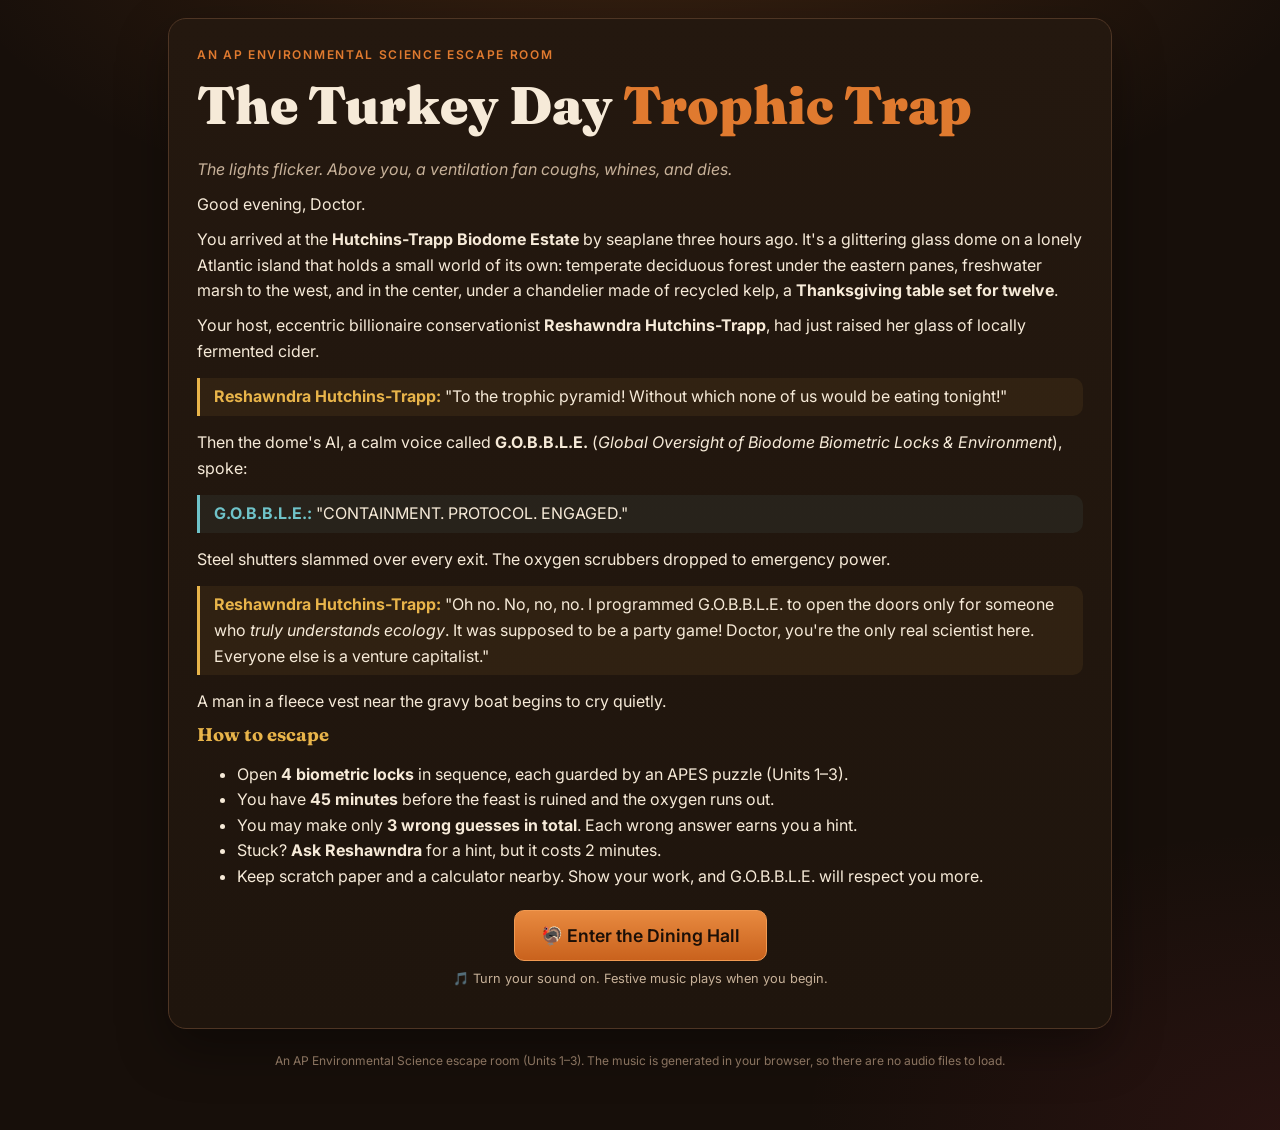
==== index.html @ f2428699 "Add files via upload" ====
<!DOCTYPE html>
<html lang="en">
<head>
<meta charset="UTF-8">
<meta name="viewport" content="width=device-width, initial-scale=1.0">
<title>The Turkey Day Trophic Trap · Hutchins-Trapp Estate Escape Room</title>
<link rel="preconnect" href="https://fonts.googleapis.com">
<link rel="preconnect" href="https://fonts.gstatic.com" crossorigin>
<link href="https://fonts.googleapis.com/css2?family=Fraunces:opsz,wght@9..144,400;9..144,700;9..144,900&family=Inter:wght@400;500;600&family=JetBrains+Mono:wght@500;700&display=swap" rel="stylesheet">
<style>
:root{
  --bg:#170f0a; --panel:#24180f; --panel2:#322216; --ink:#f6ead8; --muted:#c7b199;
  --pumpkin:#e07a2f; --cran:#c4334a; --gold:#e8b44a; --sage:#8fb27a; --line:#4e3524;
  --display:'Fraunces',Georgia,'Times New Roman',serif;
  --body:'Inter',system-ui,-apple-system,Segoe UI,Roboto,sans-serif;
  --mono:'JetBrains Mono',ui-monospace,Menlo,Consolas,monospace;
}
*{box-sizing:border-box}
html,body{margin:0;background:var(--bg);color:var(--ink);font-family:var(--body);line-height:1.6}
body{
  min-height:100vh;
  background:
    radial-gradient(1200px 600px at 50% -10%, rgba(224,122,47,.18), transparent 60%),
    radial-gradient(800px 500px at 100% 100%, rgba(196,51,74,.10), transparent 60%),
    var(--bg);
}
/* falling leaves */
#leaves{position:fixed;inset:0;pointer-events:none;overflow:hidden;z-index:0}
.leaf{position:absolute;top:-40px;font-size:22px;opacity:.55;animation:fall linear infinite}
@keyframes fall{
  0%{transform:translate(0,0) rotate(0)}
  50%{transform:translate(40px,50vh) rotate(180deg)}
  100%{transform:translate(-30px,105vh) rotate(360deg)}
}
#app{position:relative;z-index:1;max-width:980px;margin:0 auto;padding:18px 18px 60px}

/* HUD */
.hud{position:sticky;top:0;z-index:5;display:grid;grid-template-columns:1fr auto auto auto;gap:14px;align-items:center;
  background:rgba(36,24,15,.92);backdrop-filter:blur(6px);border:1px solid var(--line);border-radius:14px;padding:10px 16px;margin-bottom:18px}
.hud[hidden]{display:none}
.hud .estate{font-family:var(--display);font-weight:700;font-size:1.05rem;color:var(--gold)}
.hud .estate small{display:block;font-family:var(--body);font-weight:500;font-size:.72rem;color:var(--muted);letter-spacing:.06em;text-transform:uppercase}
.hud-item{text-align:center}
.hud-item .label{display:block;font-size:.68rem;letter-spacing:.08em;text-transform:uppercase;color:var(--muted)}
.hud-item .val{font-size:1.2rem;letter-spacing:.1em}
#timer{font-family:var(--mono);font-weight:700;font-size:1.35rem;color:var(--gold)}
#timer.urgent{color:var(--cran);animation:pulse 1s infinite}
@keyframes pulse{50%{opacity:.45}}
.audio{display:flex;align-items:center;gap:8px}
.audio input{width:80px;accent-color:var(--pumpkin)}
#foodStatus{grid-column:1/-1;font-size:.85rem;color:var(--muted);border-top:1px dashed var(--line);padding-top:6px;text-align:center}

/* buttons */
button{font-family:var(--body);font-weight:600;font-size:.95rem;border-radius:10px;border:1px solid var(--line);
  background:var(--panel2);color:var(--ink);padding:10px 16px;cursor:pointer;transition:transform .08s,background .2s,border-color .2s}
button:hover{border-color:var(--pumpkin)}
button:active{transform:translateY(1px)}
button.primary{background:linear-gradient(180deg,#e88a40,#c9621d);border-color:#f19a52;color:#1b0f07}
button.primary:hover{filter:brightness(1.08)}
button.ghost{background:transparent}
button.small{padding:6px 10px;font-size:.8rem}
button:disabled{opacity:.45;cursor:not-allowed}

/* cards */
.card{background:linear-gradient(180deg,var(--panel),#1f150d);border:1px solid var(--line);border-radius:18px;padding:26px 28px;
  box-shadow:0 20px 50px rgba(0,0,0,.35);animation:rise .45s ease}
@keyframes rise{from{opacity:0;transform:translateY(10px)}to{opacity:1;transform:none}}
.kicker{font-size:.75rem;letter-spacing:.14em;text-transform:uppercase;color:var(--pumpkin);font-weight:600}
h1,h2,h3{font-family:var(--display);line-height:1.15;margin:.2em 0 .4em}
h1{font-size:clamp(2rem,5vw,3.3rem);font-weight:900}
h1 .accent{color:var(--pumpkin)}
h2{font-size:clamp(1.5rem,3.4vw,2.1rem);font-weight:700}
h3{font-size:1.15rem;color:var(--gold)}
.unit-tag{display:inline-block;font-size:.72rem;font-weight:600;border:1px solid var(--sage);color:var(--sage);border-radius:999px;padding:2px 10px;margin-bottom:6px}
.story p{margin:.6em 0}
.story em{color:var(--muted)}
.say{border-left:3px solid var(--gold);padding:6px 14px;margin:14px 0;background:rgba(232,180,74,.07);border-radius:0 10px 10px 0}
.say b{color:var(--gold)}
.ai{border-left-color:#6fc3c9;background:rgba(111,195,201,.07)}
.ai b{color:#6fc3c9}
.terminal{font-family:var(--mono);background:#0e0a07;border:1px solid #3a2a1c;border-radius:12px;padding:16px 18px;margin:16px 0;font-size:.9rem;color:#f3d9b5}
.terminal .hdr{color:var(--pumpkin);font-weight:700;margin-bottom:8px;letter-spacing:.05em}
.terminal .row{margin:6px 0}
.terminal .warn{color:var(--gold)}
.prompt{font-family:var(--mono);font-weight:700;color:var(--cran);margin-top:10px}

/* answer area */
.answer{display:flex;gap:10px;flex-wrap:wrap;margin-top:18px}
.answer input{flex:1;min-width:200px;font-family:var(--mono);font-size:1.15rem;letter-spacing:.08em;padding:12px 14px;
  border-radius:10px;border:1px solid var(--line);background:#0e0a07;color:var(--gold)}
.answer input:focus{outline:2px solid var(--pumpkin);outline-offset:1px}
.toolbar{display:flex;justify-content:space-between;flex-wrap:wrap;gap:10px;margin-top:14px}
#log{margin-top:16px}
.msg{animation:rise .3s ease}
.shake{animation:shake .4s}
@keyframes shake{20%,60%{transform:translateX(-6px)}40%,80%{transform:translateX(6px)}}

/* chart */
.chart-wrap{background:#0e0a07;border:1px solid #3a2a1c;border-radius:12px;padding:10px;margin:14px 0}
svg.chart{width:100%;height:auto;display:block}
.grid{stroke:#3a2a1c;stroke-width:1}
.grid.minor{stroke:#251a11;stroke-dasharray:3 4}
.axis{stroke:#7a5a40;stroke-width:1.2}
.axl{fill:#c7b199;font-family:var(--mono);font-size:12px}
.axt{fill:#f6ead8;font-family:var(--body);font-size:13px;font-weight:600}
.line{fill:none;stroke:var(--pumpkin);stroke-width:3;stroke-linejoin:round}
.dot{fill:var(--gold);stroke:#0e0a07;stroke-width:2}

/* succession ordering */
.cards{display:grid;grid-template-columns:repeat(auto-fit,minmax(170px,1fr));gap:10px;margin:14px 0}
.plant{text-align:left;background:var(--panel2);border:1px solid var(--line);border-radius:12px;padding:12px;font-weight:500;line-height:1.35}
.plant .ico{font-size:1.6rem;display:block;margin-bottom:4px}
.plant.used{opacity:.3;pointer-events:none}
.slots{display:grid;grid-template-columns:repeat(5,1fr);gap:8px;margin:10px 0}
.slot{min-height:84px;border:2px dashed var(--line);border-radius:12px;padding:8px;font-size:.78rem;display:flex;flex-direction:column;align-items:center;justify-content:center;text-align:center;cursor:pointer;color:var(--muted)}
.slot.filled{border-style:solid;border-color:var(--sage);color:var(--ink);background:rgba(143,178,122,.08)}
.slot .n{font-family:var(--mono);color:var(--pumpkin);font-weight:700}
.arrow-row{display:flex;justify-content:space-between;font-size:.72rem;color:var(--muted);text-transform:uppercase;letter-spacing:.08em}

/* passports */
.passports{display:grid;grid-template-columns:repeat(auto-fit,minmax(200px,1fr));gap:12px;margin:14px 0}
.passport{background:#0e0a07;border:1px solid #3a2a1c;border-radius:12px;padding:12px}
.passport .seat{font-family:var(--mono);color:var(--pumpkin);font-size:.8rem;font-weight:700}
.passport .nation{font-family:var(--display);font-weight:700;font-size:1.1rem}
.passport .guest{font-size:.8rem;color:var(--muted);margin-bottom:6px}
.passport table{width:100%;font-family:var(--mono);font-size:.8rem;border-collapse:collapse}
.passport td{padding:2px 0;border-bottom:1px solid #22180f}
.passport td:last-child{text-align:right;color:var(--gold)}
svg.pyr{width:100%;height:auto;display:block;margin-top:8px}

/* overlays */
.lab{background:rgba(143,178,122,.08);border:1px solid rgba(143,178,122,.4);border-radius:12px;padding:12px 16px;margin:14px 0}
.lab b{color:var(--sage)}
.center{text-align:center}
.big-emoji{font-size:4rem;line-height:1}
.stats{display:flex;gap:16px;justify-content:center;flex-wrap:wrap;margin:16px 0}
.stat{background:var(--panel2);border:1px solid var(--line);border-radius:12px;padding:10px 18px}
.stat .k{font-size:.7rem;text-transform:uppercase;letter-spacing:.1em;color:var(--muted)}
.stat .v{font-family:var(--mono);font-size:1.3rem;color:var(--gold)}
ul.mastered{text-align:left;max-width:620px;margin:10px auto}
footer{margin-top:22px;text-align:center;font-size:.75rem;color:#8a7360}

@media (max-width:640px){
  .hud{grid-template-columns:1fr 1fr}
  .hud .estate{grid-column:1/-1;text-align:center}
  .audio{grid-column:1/-1;justify-content:center}
  .card{padding:20px 18px}
  .slots{grid-template-columns:repeat(5,1fr);gap:4px}
  .slot{font-size:.65rem;min-height:70px}
}
</style>
</head>
<body>
<div id="leaves" aria-hidden="true"></div>

<div id="app">
  <header class="hud" id="hud" hidden>
    <div class="estate">The Hutchins-Trapp Estate<small>Turkey Day Trophic Trap</small></div>
    <div class="hud-item"><span class="label">Locks</span><span class="val" id="locks"></span></div>
    <div class="hud-item"><span class="label">Wrong guesses</span><span class="val" id="lives"></span></div>
    <div class="hud-item"><span class="label">Feast countdown</span><span id="timer">45:00</span></div>
    <div class="audio">
      <button class="small ghost" id="musicBtn" aria-pressed="true">🎵 Music on</button>
      <input type="range" id="vol" min="0" max="100" value="55" aria-label="Volume">
    </div>
    <div id="foodStatus"></div>
  </header>

  <main id="screen" aria-live="polite"></main>
  <footer>An AP Environmental Science escape room (Units 1–3). The music is generated in your browser, so there are no audio files to load.</footer>
</div>

<script>
/* =========================================================
   CONFIG
   ========================================================= */
const START_SECONDS = 45 * 60;   // total game clock
const HINT_COST_SECONDS = 120;   // "Ask Reshawndra" penalty
const MAX_WRONG = 3;

/* Answers are stored as hashes so students can't read them in View Source. */
function h(s){let x=2166136261; s='HT~'+s; for(let i=0;i<s.length;i++){x^=s.charCodeAt(i); x=Math.imul(x,16777619);} return (x>>>0).toString(36);}
function digits(s){return String(s).replace(/[^0-9]/g,'');}

/* =========================================================
   AUDIO: festive harvest jig + sound effects (Web Audio API)
   ========================================================= */
const Audio = (() => {
  let ctx=null, master=null, musicBus=null, sfxBus=null, noiseBuf=null;
  let schedId=null, step=0, nextTime=0, musicOn=true;
  const BPM=118, EIGHTH=60/BPM/2;

  // Original melody (midi, length in eighth notes). 16 bars, 8 eighths per bar. 0 = rest.
  const MEL=[
    [67,2],[71,1],[74,1],[79,2],[74,2],
    [76,2],[74,1],[72,1],[71,2],[69,2],
    [66,1],[69,1],[74,2],[72,1],[71,1],[69,2],
    [71,2],[67,2],[67,4],
    [71,1],[74,1],[76,2],[79,2],[76,2],
    [72,1],[76,1],[74,2],[72,2],[71,2],
    [69,2],[74,2],[78,2],[76,1],[78,1],
    [79,4],[0,2],[74,2],
    [72,2],[76,2],[79,3],[76,1],
    [74,2],[71,2],[67,4],
    [69,1],[72,1],[76,2],[74,1],[72,1],[69,2],
    [66,2],[69,2],[74,4],
    [76,1],[74,1],[72,2],[76,1],[74,1],[72,2],
    [71,1],[74,1],[79,2],[78,1],[76,1],[74,2],
    [72,2],[71,2],[69,2],[66,2],
    [67,6],[0,2]
  ];
  const CH={G:{r:43,t:[55,59,62]},C:{r:48,t:[55,60,64]},D:{r:50,t:[57,62,66]},Em:{r:40,t:[55,59,64]},Am:{r:45,t:[57,60,64]}};
  const PROG=['G','C','D','G','Em','C','D','G','C','G','Am','D','C','G','D','G'];
  const STEPS=PROG.length*8;
  const song=Array.from({length:STEPS},()=>[]);
  (function build(){
    let s=0; for(const [m,l] of MEL){ if(m) song[s].push({t:'mel',m,l}); s+=l; }
    PROG.forEach((c,bar)=>{
      const b=bar*8, ch=CH[c];
      song[b].push({t:'bass',m:ch.r,l:3});
      song[b+4].push({t:'bass',m:ch.r+7,l:3});
      [2,6].forEach(o=>ch.t.forEach(n=>song[b+o].push({t:'chord',m:n,l:1.4})));
    });
    for(let i=0;i<STEPS;i++) song[i].push({t:'shk',acc:i%2===1});
  })();

  const f=m=>440*Math.pow(2,(m-69)/12);
  function tone(m,t,dur,type,vol,dest,attack=0.012){
    const o=ctx.createOscillator(), g=ctx.createGain();
    o.type=type; o.frequency.setValueAtTime(f(m),t);
    g.gain.setValueAtTime(0.0001,t);
    g.gain.exponentialRampToValueAtTime(vol,t+attack);
    g.gain.exponentialRampToValueAtTime(0.0001,t+dur);
    o.connect(g).connect(dest); o.start(t); o.stop(t+dur+0.05);
  }
  function noise(t,dur,vol,freq,dest){
    const s=ctx.createBufferSource(); s.buffer=noiseBuf;
    const fl=ctx.createBiquadFilter(); fl.type='highpass'; fl.frequency.value=freq;
    const g=ctx.createGain(); g.gain.setValueAtTime(vol,t); g.gain.exponentialRampToValueAtTime(0.0001,t+dur);
    s.connect(fl).connect(g).connect(dest); s.start(t); s.stop(t+dur+0.02);
  }
  function playStep(i,t){
    for(const e of song[i]){
      if(e.t==='mel'){ tone(e.m,t,e.l*EIGHTH*0.95,'triangle',0.22,musicBus); tone(e.m+12,t,e.l*EIGHTH*0.6,'sine',0.04,musicBus); }
      else if(e.t==='bass') tone(e.m,t,e.l*EIGHTH,'triangle',0.28,musicBus,0.008);
      else if(e.t==='chord') tone(e.m,t,e.l*EIGHTH,'square',0.025,musicBus,0.005);
      else if(e.t==='shk') noise(t,0.05,e.acc?0.05:0.022,6000,musicBus);
    }
  }
  function scheduler(){
    while(nextTime < ctx.currentTime + 0.12){
      playStep(step,nextTime); nextTime+=EIGHTH; step=(step+1)%STEPS;
    }
  }
  return {
    init(){
      if(ctx) return;
      const AC=window.AudioContext||window.webkitAudioContext; if(!AC) return;
      ctx=new AC();
      master=ctx.createGain(); master.gain.value=0.55; master.connect(ctx.destination);
      musicBus=ctx.createGain(); musicBus.gain.value=0.8; musicBus.connect(master);
      sfxBus=ctx.createGain(); sfxBus.gain.value=1; sfxBus.connect(master);
      noiseBuf=ctx.createBuffer(1,ctx.sampleRate*0.1,ctx.sampleRate);
      const d=noiseBuf.getChannelData(0); for(let i=0;i<d.length;i++) d[i]=Math.random()*2-1;
    },
    startMusic(){ if(!ctx||schedId||!musicOn) return; if(ctx.state==='suspended') ctx.resume(); step=0; nextTime=ctx.currentTime+0.1; schedId=setInterval(scheduler,25); },
    stopMusic(){ if(schedId){clearInterval(schedId); schedId=null;} },
    toggle(){ musicOn=!musicOn; musicOn?this.startMusic():this.stopMusic(); return musicOn; },
    setVol(v){ if(master) master.gain.value=v; },
    unlock(){ if(!ctx) return; const t=ctx.currentTime; noise(t,0.06,0.4,1500,sfxBus); noise(t+0.09,0.05,0.35,2500,sfxBus);
      [79,83,86,91].forEach((m,i)=>tone(m,t+0.18+i*0.09,0.5,'triangle',0.25,sfxBus)); },
    wrong(){ if(!ctx) return; const t=ctx.currentTime; tone(50,t,0.25,'square',0.12,sfxBus); tone(45,t+0.22,0.4,'square',0.12,sfxBus); },
    hint(){ if(!ctx) return; const t=ctx.currentTime; tone(84,t,0.3,'sine',0.15,sfxBus); tone(88,t+0.1,0.4,'sine',0.12,sfxBus); },
    win(){ if(!ctx) return; this.stopMusic(); const t=ctx.currentTime;
      [67,71,74,79,74,79].forEach((m,i)=>tone(m,t+i*0.14,0.35,'triangle',0.28,sfxBus));
      [55,59,62,67,71].forEach(m=>tone(m,t+0.9,1.8,'triangle',0.12,sfxBus)); },
    lose(){ if(!ctx) return; this.stopMusic(); const t=ctx.currentTime;
      [62,61,60].forEach((m,i)=>tone(m,t+i*0.38,0.36,'sawtooth',0.09,sfxBus));
      tone(59,t+1.14,1.2,'sawtooth',0.09,sfxBus); }
  };
})();

/* =========================================================
   VISUALS
   ========================================================= */
function censusChart(){
  const data=[20,32,52,85,135,205,285,360,430,455,420,380,395,410,400];
  const W=660,H=360,L=64,R=20,T=36,B=56, pw=W-L-R, ph=H-T-B;
  const x=i=>L+i*pw/14, y=v=>T+ph-(v/500)*ph;
  let g='';
  for(let v=0;v<=500;v+=50){
    const major=v%100===0;
    g+=`<line x1="${L}" x2="${W-R}" y1="${y(v)}" y2="${y(v)}" class="grid${major?'':' minor'}"/>`;
    if(major) g+=`<text x="${L-10}" y="${y(v)+4}" text-anchor="end" class="axl">${v}</text>`;
  }
  for(let i=0;i<=14;i+=1) g+=`<text x="${x(i)}" y="${H-B+20}" text-anchor="middle" class="axl">${i}</text>`;
  g+=`<line x1="${L}" x2="${L}" y1="${T}" y2="${T+ph}" class="axis"/><line x1="${L}" x2="${W-R}" y1="${T+ph}" y2="${T+ph}" class="axis"/>`;
  const path=data.map((v,i)=>(i?'L':'M')+x(i).toFixed(1)+','+y(v).toFixed(1)).join(' ');
  const dots=data.map((v,i)=>`<circle cx="${x(i)}" cy="${y(v)}" r="5" class="dot"><title>Year ${i}: ${v} turkeys</title></circle>`).join('');
  g+=`<text x="${L+pw/2}" y="${H-12}" text-anchor="middle" class="axt">Years since introduction</text>`;
  g+=`<text transform="translate(18,${T+ph/2}) rotate(-90)" text-anchor="middle" class="axt">Wild turkey population (individuals)</text>`;
  g+=`<text x="${L}" y="20" class="axt" fill="#e8b44a">G.O.B.B.L.E. CENSUS · Hutchins-Trapp Island · Meleagris gallopavo</text>`;
  return `<div class="chart-wrap"><svg viewBox="0 0 ${W} ${H}" class="chart" role="img" aria-label="Line graph of the wild turkey population over 14 years. It starts at 20 birds, rises slowly, then rapidly, peaks at 455 in year 9, falls to 380 in year 11, then settles near 400.">${g}<path d="${path}" class="line"/>${dots}</svg></div>`;
}

function pyramid(w,color){
  const W=200,H=170,rowH=16,cx=100,base=H-22; let s='';
  w.forEach((v,i)=>{
    const yy=base-(i+1)*rowH, half=v*0.82;
    s+=`<rect x="${cx-half}" y="${yy}" width="${half-1.5}" height="${rowH-3}" rx="2" fill="${color}"/>`;
    s+=`<rect x="${cx+1.5}" y="${yy}" width="${half-1.5}" height="${rowH-3}" rx="2" fill="${color}" opacity=".65"/>`;
  });
  s+=`<line x1="${cx}" x2="${cx}" y1="${base-8*rowH-4}" y2="${base}" class="axis"/>`;
  s+=`<text x="4" y="${base-8*rowH+8}" class="axl" style="font-size:10px">80+</text>`;
  s+=`<text x="4" y="${base-4}" class="axl" style="font-size:10px">0–9</text>`;
  s+=`<text x="${cx-6}" y="${H-6}" text-anchor="end" class="axl" style="font-size:10px">Male</text>`;
  s+=`<text x="${cx+6}" y="${H-6}" class="axl" style="font-size:10px">Female</text>`;
  return `<svg viewBox="0 0 ${W} ${H}" class="pyr" role="img" aria-label="Age structure diagram">${s}</svg>`;
}

/* =========================================================
   PUZZLES
   ========================================================= */
const HARRISON='<b>Reshawndra Hutchins-Trapp:</b>';
const GOBBLE='<b>G.O.B.B.L.E.:</b>';

const PUZZLES=[
/* ---------- LOCK 1 ---------- */
{
  room:'Lock 1 of 4 · The Heritage Corn Greenhouse',
  title:'The Harvest Ledger',
  unit:'Unit 1 · Primary productivity, trophic levels & the 10% rule',
  type:'text', placeholder:'Access code (kcal)',
  hash:'17myf5x',
  html:()=>`
    <div class="story">
      <p>The first steel door, between the dining hall and the estate's <b>Heritage Corn Greenhouse</b>, has a glowing amber keypad. Above it, G.O.B.B.L.E.'s screen brings up a document.</p>
    </div>
    <div class="terminal">
      <div class="hdr">HUTCHIND-TRAPP ESTATE · CLOSED-LOOP FOOD CHAIN AUDIT</div>
      <div class="row">🌽 This season the greenhouse corn captured solar energy at a <b>Gross Primary Productivity (GPP) of 3,200,000 kcal</b>.</div>
      <div class="row">🔥 The corn used <b>1,200,000 kcal</b> of that energy for its own <b>cellular respiration</b>.</div>
      <div class="row">🦃 All remaining plant energy was fed to the estate's heritage turkeys.</div>
      <div class="row">🍽️ The turkeys were then served to tonight's dinner guests.</div>
      <div class="row warn">⚠️ Assume standard ecological efficiency between each trophic level.</div>
      <div class="prompt">ENTER ACCESS CODE: THE KILOCALORIES AVAILABLE TO TONIGHT'S DINNER GUESTS.</div>
    </div>
    <div class="say">${HARRISON} "My nephew always told me, 'Aunt Reshawndra, energy isn't recycled, it <i>flows</i>.' I never knew what he meant…"</div>`,
  specific:{
    '3200000':`${GOBBLE} "That is the energy the corn <i>captured</i>. Has any of it been spent before a turkey takes a bite?"`,
    '2000000':`${GOBBLE} "Correct net primary productivity, Doctor. That is what the corn <i>stored</i>. But I asked about the guests. How many trophic levels up are they?"`,
    '200000':`${GOBBLE} "That is how much energy reached the <i>turkeys</i>. The guests are one more step up the pyramid."`,
    '320000':`${GOBBLE} "You applied the 10% rule to the gross productivity. Can a turkey eat energy the corn already burned in respiration?"`,
    '32000':`${GOBBLE} "Your transfers look right, but your starting point does not. Gross or net: which one is available to consumers?"`,
    '2000':`${GOBBLE} "Count the hand-offs again: corn → turkey → guests. How many arrows is that?"`
  },
  hints:[
    `${GOBBLE} "Not all the sunlight the corn captured is available to a turkey. What does a plant spend on itself first, and what do ecologists call what's left over?"`,
    `${HARRISON} "My nephew said only about a <i>tenth</i> of the energy makes it up each step and the rest is lost as heat. How many steps are there between the corn and the people at this table?"`,
    `${GOBBLE} "Work in order. NPP = GPP − respiration. Then apply roughly 10% at each transfer. Producer → primary consumer → secondary consumer. Which level are the guests?"`
  ],
  success:`
    <p><b>CLICK.</b> The amber keypad turns green. Heavy bolts slide back, and the greenhouse door hisses open on warm air that smells of damp soil and cornstalks.</p>
    <div class="lab"><b>Lab note:</b> NPP = GPP − R = 3,200,000 − 1,200,000 = <b>2,000,000 kcal</b>. Turkeys (primary consumers) get ~10% = 200,000 kcal. Guests (secondary consumers) get ~10% of that = <b>20,000 kcal</b>. The other ~90% at each step leaves as heat from metabolism, which is why energy <i>flows</i> through an ecosystem and is never recycled.</div>
    <p>At the far end of the greenhouse, past rows of drying corn, a second door leads into the dome's <b>Forest Wing</b>. Something on the other side is gobbling.</p>`
},
/* ---------- LOCK 2 ---------- */
{
  room:'Lock 2 of 4 · The Forest Wing',
  title:'The Wild Turkey Census',
  unit:'Unit 3 · Population growth & carrying capacity (data interpretation)',
  type:'text', placeholder:'Carrying capacity (K)',
  hash:'1v28g57',
  check:v=>{const n=parseInt(digits(v),10); return !isNaN(n) && h(String(Math.round(n/50)*50))===PUZZLES[1].hash;},
  html:()=>`
    <div class="story">
      <p>The Forest Wing is a dim strip of temperate deciduous forest under the glass: oaks, hickories, and leaf litter crunching underfoot. Fourteen years ago, Reshawndra released <b>20 wild turkeys</b> here. G.O.B.B.L.E. has counted them every year since.</p>
      <p>A screen bolted to an old oak lights up with a graph. <em>(Hover or tap a point to read its value.)</em></p>
    </div>
    ${censusChart()}
    <div class="terminal"><div class="prompt">ENTER THE CARRYING CAPACITY (K) OF HUTCHIND-TRAPP ISLAND FOR WILD TURKEYS.</div></div>
    <div class="say">${HARRISON} "Year nine was <i>glorious</i>. Turkeys everywhere! Year eleven was… less glorious."</div>`,
  specific:{
    '455':`${GOBBLE} "That was the population's highest point. Was that number <i>sustainable</i>? Look at what happened in the next two years."`,
    '460':`${GOBBLE} "That is the peak region. When a population rises past what its resources can support, what usually follows?"`,
    '500':`${GOBBLE} "The graph's axis ends at 500. The turkeys never reached it. Where did the population actually settle?"`,
    '20':`${GOBBLE} "That is the founding population, N₀. Carrying capacity is about where a population <i>ends up</i>, not where it starts."`,
    '380':`${GOBBLE} "That is the dip after the crash. Where does the population sit between its highs and lows?"`,
    '360':`${GOBBLE} "One data point doesn't define K. Look at the long-run pattern in the final years."`
  },
  hints:[
    `${GOBBLE} "Look at the shape: slow growth, then explosive growth, then leveling off. Which growth model is this? What does the horizontal line it levels toward represent?"`,
    `${HARRISON} "We ran out of acorns after year nine, you know. Can a population briefly <i>exceed</i> what its resources support? What happens to it afterward?"`,
    `${GOBBLE} "Picture a horizontal line through the middle of the wobble in years 9–14, where the population rises above and falls below. At what value does that line sit?"`
  ],
  success:`
    <p><b>CLUNK.</b> The oak's screen flashes <b>K ACCEPTED</b>, and a door hidden in the trunk (Reshawndra likes theatrics) swings open.</p>
    <div class="lab"><b>Lab note:</b> This is a <b>logistic (S-shaped) growth curve</b>. The population grew slowly at first (lag), then exponentially, then <b>overshot</b> K (455 in year 9). Resources ran out, causing a <b>die-off</b> (380 in year 11), and the population then oscillated around the <b>carrying capacity, K ≈ 400 turkeys</b>. Density-dependent factors such as food (acorns), disease, and competition hold it there.</div>
    <p>Beyond the door the air smells of old smoke. You've reached the estate's <b>Burnt Orchard</b>.</p>`
},
/* ---------- LOCK 3 ---------- */
{
  room:'Lock 3 of 4 · The Burnt Orchard',
  title:'The Succession Sequence',
  unit:'Unit 2 · Ecological succession & natural disruptions',
  type:'order',
  hash:'1fofyil',
  plants:[
    {id:'s',ico:'🫐',txt:'Woody shrubs: sumac, blackberry brambles'},
    {id:'o',ico:'🌳',txt:'Shade-tolerant oak–hickory hardwood forest'},
    {id:'w',ico:'🌱',txt:'Annual weeds & grasses: crabgrass, ragweed (tiny seeds, short lives)'},
    {id:'p',ico:'🌲',txt:'Fast-growing, sun-loving pine saplings'},
    {id:'g',ico:'🌼',txt:'Perennial grasses & wildflowers: goldenrod, asters'}
  ],
  html:()=>`
    <div class="story">
      <p>Last October, a lightning strike (or, by some accounts, a candle Reshawndra left burning during a "harvest séance") swept through the estate's old apple orchard. The trees are charred stumps now. But the <b>soil survived</b>, along with buried seeds and roots.</p>
      <p>G.O.B.B.L.E. projects five shimmering holograms of plant communities over the ash. A voice fills the orchard:</p>
    </div>
    <div class="terminal"><div class="prompt">ARRANGE THE COMMUNITIES IN THE ORDER THEY WILL DOMINATE THIS SITE AS IT RECOVERS, FROM FIRST TO LAST.</div></div>
    <div class="say">${HARRISON} "I miss my apples. But my nephew says forests know how to heal themselves… in a particular order."</div>
    <p style="margin:6px 0 0;font-size:.85rem;color:var(--muted)">Tap the cards to place them in the slots. Tap a filled slot to remove it.</p>
    <div class="cards" id="plantCards"></div>
    <div class="arrow-row"><span>◀ First to arrive</span><span>Final community ▶</span></div>
    <div class="slots" id="slots"></div>`,
  specific:{},
  hints:[
    `${GOBBLE} "The fire burned the plants but left the soil. Which species move in first after a disturbance: large, slow-growing, long-lived ones, or small, fast, r-selected pioneers that scatter thousands of tiny seeds?"`,
    `${HARRISON} "Each group of plants changes the place for the next one: more shade, deeper soil, more moisture. Woody shrubs need deeper soil than the earliest weeds can build. Where do they fit between grasses and trees?"`,
    `${GOBBLE} "Pine seedlings need full sun. Once the pine canopy closes, which tree seedlings can still grow in the shade beneath it? That is your <i>climax community</i>."`
  ],
  success:`
    <p><b>WHOOSH.</b> The holograms slide into a line and bloom one after another, like a time-lapse of fifty years. Behind them, the orchard's stone gate grinds open.</p>
    <div class="lab"><b>Lab note:</b> Because soil remained, this is <b>secondary succession</b>, which is faster than primary succession on bare rock. Order: <b>annual weeds → perennial grasses & wildflowers → shrubs → pines → oak–hickory climax forest</b>. The early r-selected pioneers build soil and change conditions. The sun-loving pines eventually shade out their own seedlings, so shade-tolerant hardwoods take over. A fire like this is a <b>natural disruption</b> that resets succession and can <b>increase</b> biodiversity over time.</div>
    <p>The gate leads to the last room: <b>Reshawndra's private study</b>, where the master override sits in a safe.</p>`
},
/* ---------- LOCK 4 ---------- */
{
  room:'Lock 4 of 4 · Reshawndra\'s Study',
  title:'The Demographic Vault',
  unit:'Unit 3 · Demographic Transition Model, TFR & age structure',
  type:'text', placeholder:'4-digit vault code',
  hash:'mrbyvj',
  nations:[
    {seat:1,nation:'Brevonia',guest:'Lady Pemberton-Gourd, shipping heiress',cbr:22,cdr:8,tfr:2.6,inf:24,w:[70,73,70,64,55,44,31,16],c:'#e07a2f'},
    {seat:2,nation:'Kestrel Isles',guest:'Mr. Okonjo-Ash, cranberry magnate',cbr:44,cdr:38,tfr:6.6,inf:142,w:[100,76,56,40,28,18,10,4],c:'#c4334a'},
    {seat:3,nation:'Valdmark',guest:'Dr. Linnea Stout, gravy futures trader',cbr:10,cdr:10,tfr:1.7,inf:3,w:[54,56,59,61,61,58,51,38],c:'#8fb27a'},
    {seat:4,nation:'Ombara',guest:'Count Basilio Yam, crypto-farmer',cbr:41,cdr:12,tfr:5.7,inf:58,w:[100,88,75,61,47,33,20,9],c:'#e8b44a'}
  ],
  html:()=>`
    <div class="story">
      <p>Reshawndra's study is all mahogany, taxidermied pheasants, and a framed photo of her hugging a manatee. Behind the desk is a <b>steel vault</b> with a four-digit dial. Inside is the <b>master override</b>.</p>
      <p>Four of tonight's guests have followed you in. G.O.B.B.L.E. scans their passports and shows each home nation's demographic profile.</p>
    </div>
    <div class="passports">
      ${PUZZLES[3].nations.map(n=>`
        <div class="passport">
          <div class="seat">SEAT ${n.seat}</div>
          <div class="nation">${n.nation}</div>
          <div class="guest">${n.guest}</div>
          <table>
            <tr><td>Crude birth rate</td><td>${n.cbr} / 1,000</td></tr>
            <tr><td>Crude death rate</td><td>${n.cdr} / 1,000</td></tr>
            <tr><td>Total fertility rate</td><td>${n.tfr}</td></tr>
            <tr><td>Infant mortality</td><td>${n.inf} / 1,000</td></tr>
          </table>
          ${pyramid(n.w,n.c)}
        </div>`).join('')}
    </div>
    <div class="terminal"><div class="prompt">VAULT CODE: THE DEMOGRAPHIC TRANSITION MODEL STAGE (1–4) OF EACH GUEST'S NATION, IN SEAT ORDER 1 → 4.</div></div>
    <div class="say">${HARRISON} "I set this one after reading a book on the airplane. Something about birth rates, death rates, and the whole <i>arc</i> of a nation…"</div>`,
  specific:{
    '1234':`${GOBBLE} "That is simply counting, Doctor. The guests are not seated in DTM order. Check each nation's data on its own."`,
    '4321':`${GOBBLE} "Reversing the order won't help. Judge each passport separately."`
  },
  hints:[
    `${GOBBLE} "Start with the gap between birth rate and death rate for each nation. Which nation has both rates high and nearly equal? What would its population growth look like?"`,
    `${HARRISON} "In the model, which drops first as a country develops, births or deaths? Think about food supply, clean water, and vaccines. What do you call a nation with low deaths but still-high births?"`,
    `${GOBBLE} "Use the age-structure shapes too. A wide base means many young people, and a column means births ≈ deaths. As education and urbanization rise and children become costly to raise, TFR falls toward replacement (~2.1). Which stage is that?"`
  ],
  success:`
    <p><b>KA-CHUNK.</b> The dial spins on its own, the vault door swings wide, and inside, on a velvet cushion, sits a glowing <b>master override key</b> shaped like a drumstick.</p>
    <div class="lab"><b>Lab note:</b> Seat 1, Brevonia: <b>Stage 3</b> (birth rate falling, TFR nearing replacement, narrowing base). Seat 2, Kestrel Isles: <b>Stage 1</b> (high CBR and CDR, little growth, steep pyramid). Seat 3, Valdmark: <b>Stage 4</b> (low CBR = low CDR, TFR below replacement, column shape). Seat 4, Ombara: <b>Stage 2</b> (CDR has dropped while CBR stays high, so the population is booming and the pyramid has a wide base). Code: <b>3-1-4-2</b>.</div>`
}
];

/* =========================================================
   GAME STATE & FLOW
   ========================================================= */
const S={lock:0,wrong:0,hintIdx:0,secs:START_SECONDS,timerId:null,over:false,order:[],hintsUsed:0};
const $=sel=>document.querySelector(sel);
const screen=$('#screen');

function fmt(s){s=Math.max(0,s);return String(Math.floor(s/60)).padStart(2,'0')+':'+String(s%60).padStart(2,'0');}
function foodLine(s){
  const m=s/60;
  if(m>=40) return '🦃 The turkey is resting. The gravy is glossy. All is well… for now.';
  if(m>=30) return '🥧 The pumpkin pie has begun to weep, just slightly.';
  if(m>=20) return '🍠 The sweet potato soufflé is trembling.';
  if(m>=10) return '🫙 The cranberry sauce is forming a skin. Oxygen scrubbers at 40%.';
  if(m>=5)  return '⚠️ The dinner rolls are going stale. Oxygen scrubbers at 15%.';
  return '🚨 The soufflé is collapsing! The cranberry sauce is turning to rock!';
}
function updateHUD(){
  $('#locks').textContent=Array.from({length:4},(_,i)=>i<S.lock?'🔓':'🔒').join('');
  $('#lives').textContent=Array.from({length:MAX_WRONG},(_,i)=>i<S.wrong?'❌':'🥧').join('');
  const t=$('#timer'); t.textContent=fmt(S.secs); t.classList.toggle('urgent',S.secs<600);
  $('#foodStatus').textContent=`${4-S.lock} lock${4-S.lock===1?'':'s'} remaining · ${foodLine(S.secs)}`;
}
function tick(){
  if(S.over) return;
  S.secs--; updateHUD();
  if(S.secs<=0) lose('time');
}

function renderIntro(){
  screen.innerHTML=`
    <section class="card">
      <div class="kicker">An AP Environmental Science Escape Room</div>
      <h1>The Turkey Day <span class="accent">Trophic Trap</span></h1>
      <div class="story">
        <p><em>The lights flicker. Above you, a ventilation fan coughs, whines, and dies.</em></p>
        <p>Good evening, Doctor.</p>
        <p>You arrived at the <b>Hutchins-Trapp Biodome Estate</b> by seaplane three hours ago. It's a glittering glass dome on a lonely Atlantic island that holds a small world of its own: temperate deciduous forest under the eastern panes, freshwater marsh to the west, and in the center, under a chandelier made of recycled kelp, a <b>Thanksgiving table set for twelve</b>.</p>
        <p>Your host, eccentric billionaire conservationist <b>Reshawndra Hutchins-Trapp</b>, had just raised her glass of locally fermented cider.</p>
        <div class="say">${HARRISON} "To the trophic pyramid! Without which none of us would be eating tonight!"</div>
        <p>Then the dome's AI, a calm voice called <b>G.O.B.B.L.E.</b> (<i>Global Oversight of Biodome Biometric Locks &amp; Environment</i>), spoke:</p>
        <div class="say ai">${GOBBLE} "CONTAINMENT. PROTOCOL. ENGAGED."</div>
        <p>Steel shutters slammed over every exit. The oxygen scrubbers dropped to emergency power.</p>
        <div class="say">${HARRISON} "Oh no. No, no, no. I programmed G.O.B.B.L.E. to open the doors only for someone who <i>truly understands ecology</i>. It was supposed to be a party game! Doctor, you're the only real scientist here. Everyone else is a venture capitalist."</div>
        <p>A man in a fleece vest near the gravy boat begins to cry quietly.</p>
      </div>
      <h3>How to escape</h3>
      <ul>
        <li>Open <b>4 biometric locks</b> in sequence, each guarded by an APES puzzle (Units 1–3).</li>
        <li>You have <b>45 minutes</b> before the feast is ruined and the oxygen runs out.</li>
        <li>You may make only <b>3 wrong guesses in total</b>. Each wrong answer earns you a hint.</li>
        <li>Stuck? <b>Ask Reshawndra</b> for a hint, but it costs 2 minutes.</li>
        <li>Keep scratch paper and a calculator nearby. Show your work, and G.O.B.B.L.E. will respect you more.</li>
      </ul>
      <div class="center" style="margin-top:20px">
        <button class="primary" id="beginBtn" style="font-size:1.1rem;padding:14px 26px">🦃 Enter the Dining Hall</button>
        <p style="font-size:.8rem;color:var(--muted);margin-top:8px">🎵 Turn your sound on. Festive music plays when you begin.</p>
      </div>
    </section>`;
  $('#beginBtn').onclick=startGame;
}

function startGame(){
  Audio.init(); Audio.setVol($('#vol').value/100); Audio.startMusic();
  Object.assign(S,{lock:0,wrong:0,hintIdx:0,secs:START_SECONDS,over:false,order:[],hintsUsed:0});
  $('#hud').hidden=false; updateHUD();
  clearInterval(S.timerId); S.timerId=setInterval(tick,1000);
  renderPuzzle();
}

function renderPuzzle(){
  const P=PUZZLES[S.lock]; S.hintIdx=0; S.order=[];
  screen.innerHTML=`
    <section class="card" id="pcard">
      <div class="kicker">${P.room}</div>
      <h2>${P.title}</h2>
      <span class="unit-tag">${P.unit}</span>
      ${P.html()}
      ${P.type==='text'
        ? `<form class="answer" id="ansForm" autocomplete="off">
             <input id="ans" placeholder="${P.placeholder}" aria-label="${P.placeholder}">
             <button class="primary" type="submit">Submit ▶</button>
           </form>`
        : `<div class="answer"><button class="ghost" id="resetOrder" type="button">↺ Reset</button><button class="primary" id="submitOrder" type="button" disabled>Submit sequence ▶</button></div>`}
      <div class="toolbar">
        <button class="small ghost" id="askBtn" type="button">🎩 Ask Reshawndra for a hint (−2 min)</button>
      </div>
      <div id="log"></div>
    </section>`;
  if(P.type==='text'){
    $('#ansForm').onsubmit=e=>{e.preventDefault(); const v=$('#ans').value.trim(); if(v) submit(v);};
    $('#ans').focus();
  } else setupOrder(P);
  $('#askBtn').onclick=askReshawndra;
  window.scrollTo({top:0,behavior:'smooth'});
}

function setupOrder(P){
  const draw=()=>{
    $('#plantCards').innerHTML=P.plants.map(p=>`<button type="button" class="plant${S.order.includes(p.id)?' used':''}" data-id="${p.id}"><span class="ico">${p.ico}</span>${p.txt}</button>`).join('');
    $('#slots').innerHTML=Array.from({length:5},(_,i)=>{
      const id=S.order[i], p=P.plants.find(x=>x.id===id);
      return `<div class="slot${p?' filled':''}" data-i="${i}" role="button" tabindex="0"><span class="n">${i+1}</span>${p?`<span style="font-size:1.3rem">${p.ico}</span>${p.txt.split(':')[0]}`:'—'}</div>`;
    }).join('');
    document.querySelectorAll('.plant').forEach(b=>b.onclick=()=>{ if(S.order.length<5){S.order.push(b.dataset.id); draw();} });
    document.querySelectorAll('.slot.filled').forEach(s=>s.onclick=()=>{ S.order.splice(+s.dataset.i,1); draw(); });
    $('#submitOrder').disabled=S.order.length<5;
  };
  draw();
  $('#resetOrder').onclick=()=>{S.order=[]; draw();};
  $('#submitOrder').onclick=()=>submit(S.order.join(''));
}

function say(html,cls=''){
  const d=document.createElement('div'); d.className='say msg '+cls; d.innerHTML=html;
  const log=$('#log'); log.prepend(d);
}

function nextHint(){
  const P=PUZZLES[S.lock]; const hnt=P.hints[Math.min(S.hintIdx,P.hints.length-1)]; S.hintIdx++; return hnt;
}

function askReshawndra(){
  if(S.over) return;
  S.secs=Math.max(1,S.secs-HINT_COST_SECONDS); S.hintsUsed++; updateHUD(); Audio.hint();
  say(`<span style="font-size:.75rem;color:var(--muted)">⏳ −2 minutes</span><br>${nextHint()}`);
}

function submit(v){
  if(S.over) return;
  const P=PUZZLES[S.lock];
  const ok = P.check ? P.check(v) : (P.type==='order' ? h(v)===P.hash : h(digits(v))===P.hash);
  if(ok) return solved();
  S.wrong++; updateHUD(); Audio.wrong();
  const card=$('#pcard'); card.classList.remove('shake'); void card.offsetWidth; card.classList.add('shake');
  if(S.wrong>=MAX_WRONG) return lose('guesses');
  const left=MAX_WRONG-S.wrong;
  const key=P.type==='order'?null:digits(v);
  const specific=key&&P.specific[key];
  say(`<b style="color:var(--cran)">ACCESS DENIED.</b> <span style="color:var(--muted)">${left} wrong guess${left===1?'':'es'} remaining before the feast is ruined.</span><br>${specific||nextHint()}`,'ai');
  if(P.type==='text'){ $('#ans').select(); }
}

function solved(){
  const P=PUZZLES[S.lock];
  S.lock++; updateHUD(); Audio.unlock();
  if(S.lock>=PUZZLES.length){ screen.innerHTML=`<section class="card">${P.success}<div class="center"><button class="primary" id="go">🗝️ Insert the override key</button></div></section>`; $('#go').onclick=win; return; }
  screen.innerHTML=`
    <section class="card">
      <div class="kicker">🔓 Lock ${S.lock} of 4 open</div>
      <h2>${P.title}: Solved!</h2>
      <div class="story">${P.success}</div>
      <div class="center"><button class="primary" id="go">Continue ▶</button></div>
    </section>`;
  $('#go').onclick=renderPuzzle;
  window.scrollTo({top:0,behavior:'smooth'});
}

function win(){
  S.over=true; clearInterval(S.timerId); Audio.win(); updateHUD();
  screen.innerHTML=`
    <section class="card center">
      <div class="big-emoji">🦃🎉🥧</div>
      <h1>You <span class="accent">Escaped!</span></h1>
      <div class="story" style="text-align:left">
        <p>The drumstick key slides into the master console. G.O.B.B.L.E.'s voice softens:</p>
        <div class="say ai">${GOBBLE} "Ecological literacy confirmed. Containment protocol… disengaged. Happy Thanksgiving, Doctor."</div>
        <p>Every shutter in the dome rolls up together. Fresh Atlantic air pours in and the oxygen scrubbers hum back to life. In the dining hall, the sweet potato soufflé is <i>still standing</i>.</p>
        <div class="say">${HARRISON} "Magnificent! You must stay for dinner. And for the rest of your career, honestly. I'm naming the new wetland preserve after you."</div>
      </div>
      <div class="stats">
        <div class="stat"><div class="k">Time remaining</div><div class="v">${fmt(S.secs)}</div></div>
        <div class="stat"><div class="k">Wrong guesses</div><div class="v">${S.wrong} / ${MAX_WRONG}</div></div>
        <div class="stat"><div class="k">Hints bought</div><div class="v">${S.hintsUsed}</div></div>
      </div>
      <h3>Concepts mastered</h3>
      <ul class="mastered">
        <li>🌽 <b>Unit 1:</b> GPP vs. NPP and the 10% rule across trophic levels</li>
        <li>🦃 <b>Unit 3:</b> Logistic growth, overshoot, die-off, and carrying capacity (K)</li>
        <li>🌲 <b>Unit 2:</b> Secondary succession from pioneer species to climax community</li>
        <li>🌍 <b>Unit 3:</b> The Demographic Transition Model, TFR, and age-structure diagrams</li>
      </ul>
      <button class="primary" id="again">Play again</button>
    </section>`;
  $('#again').onclick=()=>{ Audio.startMusic(); startGame(); };
}

function lose(reason){
  S.over=true; clearInterval(S.timerId); Audio.lose(); updateHUD();
  const why = reason==='time'
    ? `The clock hits <b>00:00</b>. The sweet potato soufflé folds in on itself with a sad little <i>pfft</i>. The cranberry sauce has hardened into rock. The oxygen scrubbers click off.`
    : `A third <b>ACCESS DENIED</b> echoes through the dome. Somewhere in the dining hall, the sweet potato soufflé collapses. The gravy develops a skin thick enough to walk on.`;
  screen.innerHTML=`
    <section class="card center">
      <div class="big-emoji">🥀🍠💨</div>
      <h1>The Feast Is <span class="accent">Ruined</span></h1>
      <div class="story" style="text-align:left">
        <p>${why}</p>
        <div class="say ai">${GOBBLE} "Insufficient ecological literacy detected. Initiating backup protocol: <i>ordering takeout</i>. Estimated delivery to a remote island: three to five business days."</div>
        <div class="say">${HARRISON} "Well… I suppose there's always the compost pile. Lovely nitrogen cycling in there."</div>
      </div>
      <div class="stats">
        <div class="stat"><div class="k">Locks opened</div><div class="v">${S.lock} / 4</div></div>
        <div class="stat"><div class="k">Time left</div><div class="v">${fmt(S.secs)}</div></div>
      </div>
      <p style="color:var(--muted)">Review your notes and try again. The turkeys are counting on you.</p>
      <button class="primary" id="again">Try again</button>
    </section>`;
  $('#again').onclick=()=>{ Audio.startMusic(); startGame(); };
}

/* =========================================================
   CONTROLS & AMBIENCE
   ========================================================= */
$('#musicBtn').onclick=()=>{ Audio.init(); const on=Audio.toggle(); const b=$('#musicBtn'); b.textContent=on?'🎵 Music on':'🔇 Music off'; b.setAttribute('aria-pressed',on); };
$('#vol').oninput=e=>Audio.setVol(e.target.value/100);

(function leaves(){
  if(window.matchMedia('(prefers-reduced-motion: reduce)').matches) return;
  const box=$('#leaves'), icons=['🍂','🍁','🍂','🌾'];
  for(let i=0;i<14;i++){
    const l=document.createElement('span'); l.className='leaf';
    l.textContent=icons[i%icons.length];
    l.style.left=Math.random()*100+'vw';
    l.style.animationDuration=(12+Math.random()*14)+'s';
    l.style.animationDelay=(-Math.random()*20)+'s';
    l.style.fontSize=(16+Math.random()*14)+'px';
    box.appendChild(l);
  }
})();

renderIntro();
</script>
</body>
</html>
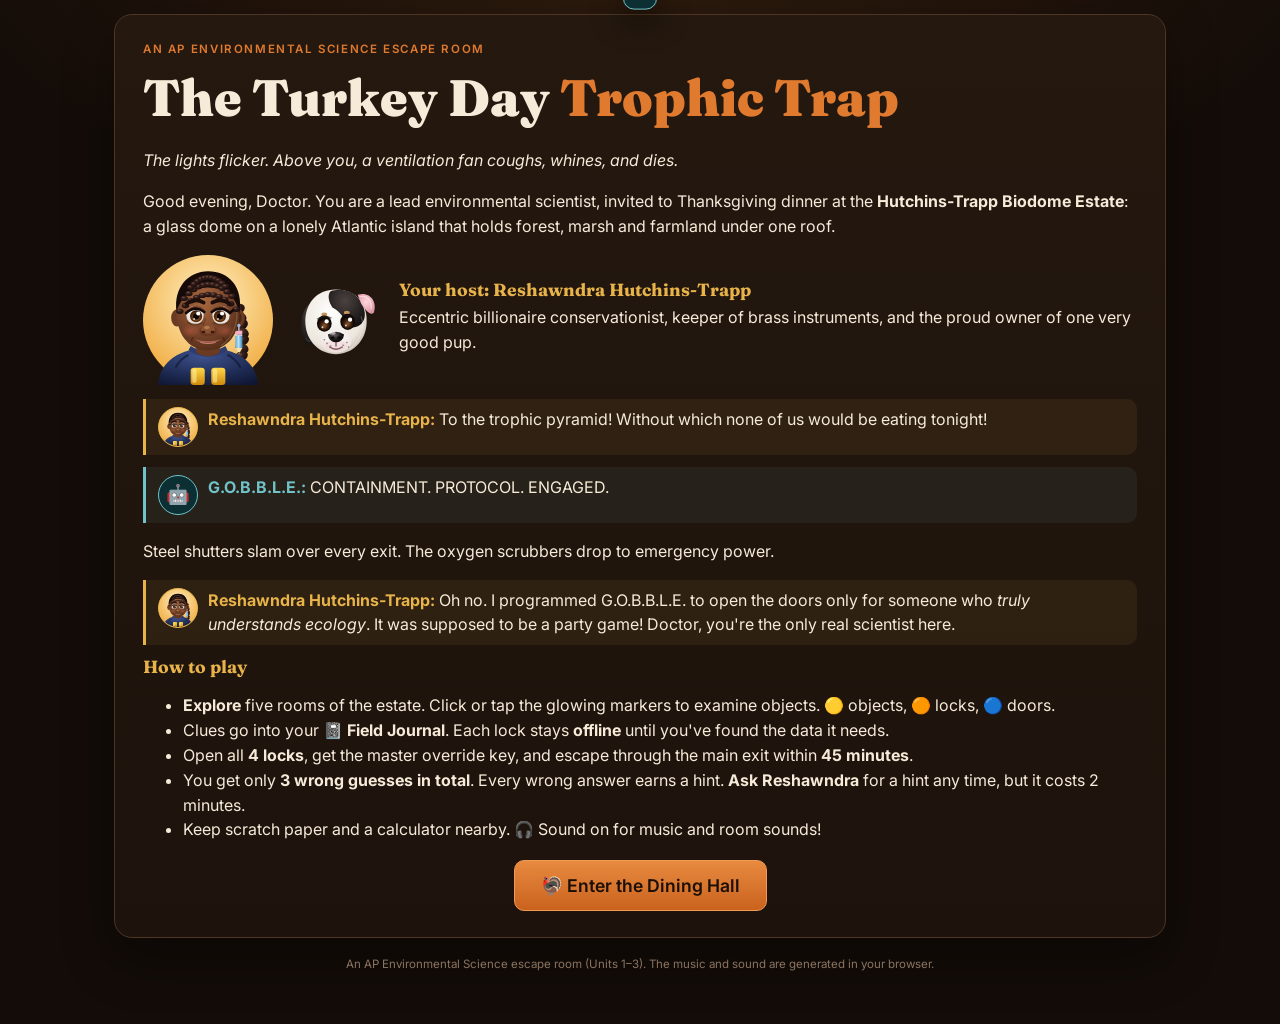
==== commit e010afb6: "Add files via upload" ====
--- a/index.html
+++ b/index.html
@@ -9,165 +9,232 @@
 <link href="https://fonts.googleapis.com/css2?family=Fraunces:opsz,wght@9..144,400;9..144,700;9..144,900&family=Inter:wght@400;500;600&family=JetBrains+Mono:wght@500;700&display=swap" rel="stylesheet">
 <style>
 :root{
-  --bg:#170f0a; --panel:#24180f; --panel2:#322216; --ink:#f6ead8; --muted:#c7b199;
-  --pumpkin:#e07a2f; --cran:#c4334a; --gold:#e8b44a; --sage:#8fb27a; --line:#4e3524;
+  --bg:#130c08; --panel:#24180f; --panel2:#322216; --ink:#f6ead8; --muted:#c7b199;
+  --pumpkin:#e07a2f; --cran:#c4334a; --gold:#e8b44a; --sage:#8fb27a; --teal:#6fc3c9; --line:#4e3524;
   --display:'Fraunces',Georgia,'Times New Roman',serif;
   --body:'Inter',system-ui,-apple-system,Segoe UI,Roboto,sans-serif;
   --mono:'JetBrains Mono',ui-monospace,Menlo,Consolas,monospace;
 }
 *{box-sizing:border-box}
-html,body{margin:0;background:var(--bg);color:var(--ink);font-family:var(--body);line-height:1.6}
-body{
-  min-height:100vh;
-  background:
-    radial-gradient(1200px 600px at 50% -10%, rgba(224,122,47,.18), transparent 60%),
-    radial-gradient(800px 500px at 100% 100%, rgba(196,51,74,.10), transparent 60%),
-    var(--bg);
-}
-/* falling leaves */
+html,body{margin:0;background:var(--bg);color:var(--ink);font-family:var(--body);line-height:1.55}
+body{min-height:100vh;background:radial-gradient(1200px 600px at 50% -10%,rgba(224,122,47,.16),transparent 60%),var(--bg)}
 #leaves{position:fixed;inset:0;pointer-events:none;overflow:hidden;z-index:0}
-.leaf{position:absolute;top:-40px;font-size:22px;opacity:.55;animation:fall linear infinite}
-@keyframes fall{
-  0%{transform:translate(0,0) rotate(0)}
-  50%{transform:translate(40px,50vh) rotate(180deg)}
-  100%{transform:translate(-30px,105vh) rotate(360deg)}
-}
-#app{position:relative;z-index:1;max-width:980px;margin:0 auto;padding:18px 18px 60px}
+.leaf{position:absolute;top:-40px;opacity:.45;animation:fall linear infinite}
+@keyframes fall{0%{transform:translate(0,0) rotate(0)}50%{transform:translate(40px,50vh) rotate(180deg)}100%{transform:translate(-30px,105vh) rotate(360deg)}}
+#app{position:relative;z-index:1;max-width:1080px;margin:0 auto;padding:14px 14px 50px}
 
 /* HUD */
-.hud{position:sticky;top:0;z-index:5;display:grid;grid-template-columns:1fr auto auto auto;gap:14px;align-items:center;
-  background:rgba(36,24,15,.92);backdrop-filter:blur(6px);border:1px solid var(--line);border-radius:14px;padding:10px 16px;margin-bottom:18px}
+.hud{position:sticky;top:0;z-index:20;display:flex;flex-wrap:wrap;gap:10px 16px;align-items:center;justify-content:space-between;
+  background:rgba(30,20,13,.94);backdrop-filter:blur(6px);border:1px solid var(--line);border-radius:14px;padding:8px 14px;margin-bottom:12px}
 .hud[hidden]{display:none}
-.hud .estate{font-family:var(--display);font-weight:700;font-size:1.05rem;color:var(--gold)}
-.hud .estate small{display:block;font-family:var(--body);font-weight:500;font-size:.72rem;color:var(--muted);letter-spacing:.06em;text-transform:uppercase}
+.estate{font-family:var(--display);font-weight:700;color:var(--gold);line-height:1.1}
+.estate small{display:block;font-family:var(--body);font-weight:500;font-size:.68rem;color:var(--muted);letter-spacing:.08em;text-transform:uppercase}
+.stat-row{display:flex;gap:16px;align-items:center}
 .hud-item{text-align:center}
-.hud-item .label{display:block;font-size:.68rem;letter-spacing:.08em;text-transform:uppercase;color:var(--muted)}
-.hud-item .val{font-size:1.2rem;letter-spacing:.1em}
-#timer{font-family:var(--mono);font-weight:700;font-size:1.35rem;color:var(--gold)}
+.hud-item .label{display:block;font-size:.62rem;letter-spacing:.08em;text-transform:uppercase;color:var(--muted)}
+.hud-item .val{font-size:1.05rem;letter-spacing:.08em}
+#timer{font-family:var(--mono);font-weight:700;font-size:1.25rem;color:var(--gold)}
 #timer.urgent{color:var(--cran);animation:pulse 1s infinite}
 @keyframes pulse{50%{opacity:.45}}
-.audio{display:flex;align-items:center;gap:8px}
-.audio input{width:80px;accent-color:var(--pumpkin)}
-#foodStatus{grid-column:1/-1;font-size:.85rem;color:var(--muted);border-top:1px dashed var(--line);padding-top:6px;text-align:center}
-
-/* buttons */
-button{font-family:var(--body);font-weight:600;font-size:.95rem;border-radius:10px;border:1px solid var(--line);
-  background:var(--panel2);color:var(--ink);padding:10px 16px;cursor:pointer;transition:transform .08s,background .2s,border-color .2s}
+.hud-btns{display:flex;gap:6px;align-items:center;flex-wrap:wrap}
+.hud-btns input{width:70px;accent-color:var(--pumpkin)}
+#foodStatus{flex-basis:100%;font-size:.8rem;color:var(--muted);border-top:1px dashed var(--line);padding-top:5px;text-align:center}
+
+button{font-family:var(--body);font-weight:600;font-size:.92rem;border-radius:10px;border:1px solid var(--line);
+  background:var(--panel2);color:var(--ink);padding:9px 14px;cursor:pointer;transition:transform .08s,background .2s,border-color .2s}
 button:hover{border-color:var(--pumpkin)}
 button:active{transform:translateY(1px)}
 button.primary{background:linear-gradient(180deg,#e88a40,#c9621d);border-color:#f19a52;color:#1b0f07}
-button.primary:hover{filter:brightness(1.08)}
 button.ghost{background:transparent}
-button.small{padding:6px 10px;font-size:.8rem}
-button:disabled{opacity:.45;cursor:not-allowed}
-
-/* cards */
-.card{background:linear-gradient(180deg,var(--panel),#1f150d);border:1px solid var(--line);border-radius:18px;padding:26px 28px;
-  box-shadow:0 20px 50px rgba(0,0,0,.35);animation:rise .45s ease}
+button.small{padding:5px 9px;font-size:.78rem}
+button:disabled{opacity:.4;cursor:not-allowed}
+.badge{display:inline-block;min-width:18px;padding:0 5px;border-radius:9px;background:var(--pumpkin);color:#1b0f07;font-size:.7rem;margin-left:4px}
+
+
+/* scene animation */
+.steam{animation:steam 4s ease-in-out infinite}
+@keyframes steam{0%{opacity:0;transform:translateY(8px)}35%{opacity:.35}100%{opacity:0;transform:translateY(-34px)}}
+.flame{transform-box:fill-box;transform-origin:50% 100%;animation:flame .18s ease-in-out infinite alternate}
+@keyframes flame{from{transform:scale(1,1) skewX(-3deg)}to{transform:scale(.88,1.12) skewX(3deg)}}
+.shimmer{animation:shimmer 2.4s ease-in-out infinite alternate}
+@keyframes shimmer{from{opacity:.15;transform:translateX(-3px)}to{opacity:.55;transform:translateX(3px)}}
+.pulseRed{animation:pulseRed 1.4s ease-in-out infinite}
+@keyframes pulseRed{50%{opacity:.25}}
+.mist{animation:mist 7s ease-in-out infinite alternate}
+@keyframes mist{from{transform:translate(-10px,0);opacity:.5}to{transform:translate(18px,14px);opacity:1}}
+.mote{animation:mote 9s linear infinite}
+@keyframes mote{0%{transform:translate(0,0);opacity:0}20%{opacity:.8}100%{transform:translate(30px,60px);opacity:0}}
+.ray{animation:ray 6s ease-in-out infinite alternate}
+@keyframes ray{from{opacity:.55}to{opacity:1}}
+.blink{animation:pulseRed 1.8s steps(2) infinite}
+.fallleaf{animation:leaffall 10s linear infinite}
+@keyframes leaffall{0%{transform:translate(var(--x,0),-20px) rotate(0)}100%{transform:translate(calc(var(--x,0) + 60px),580px) rotate(540deg)}}
+.ember{animation:ember 1.6s ease-in-out infinite alternate}
+@keyframes ember{from{opacity:.25}to{opacity:1}}
+.spark{animation:spark 6s linear infinite}
+@keyframes spark{0%{transform:translate(0,0);opacity:0}10%{opacity:1}100%{transform:translate(20px,-300px);opacity:0}}
+.smoke{animation:smoke 10s ease-in-out infinite alternate}
+@keyframes smoke{from{transform:translate(0,20px)}to{transform:translate(30px,-30px)}}
+.holo{animation:holo 3.2s ease-in-out infinite}
+@keyframes holo{0%,100%{transform:translateY(0);opacity:.85}50%{transform:translateY(-6px);opacity:.55}}
+.lampglow{animation:ray 3s ease-in-out infinite alternate}
+@media (prefers-reduced-motion: reduce){.scene *{animation:none!important}}
+
+/* map */
+.map{display:flex;gap:6px;flex-wrap:wrap;margin-bottom:10px}
+.map button{flex:1;min-width:120px;font-size:.8rem;padding:7px 8px;background:var(--panel)}
+.map button.here{border-color:var(--gold);background:rgba(232,180,74,.14);color:var(--gold)}
+.map button:disabled{opacity:.35}
+
+/* scene */
+.scene-wrap{position:relative;border-radius:16px;overflow:hidden;border:1px solid var(--line);box-shadow:0 20px 50px rgba(0,0,0,.45);background:#000}
+.scene-wrap svg.scene{display:block;width:100%;height:auto;animation:fadein .7s ease}
+@keyframes fadein{from{opacity:0;filter:blur(4px)}to{opacity:1;filter:none}}
+.scene-wrap::after{content:'';position:absolute;inset:0;pointer-events:none;box-shadow:inset 0 0 140px rgba(0,0,0,.7)}
+.scene-wrap.flicker svg.scene{animation:flick .7s steps(2)}
+@keyframes flick{0%,100%{filter:none}20%{filter:brightness(.35)}40%{filter:brightness(1.1)}60%{filter:brightness(.5)}}
+.room-title{position:absolute;left:14px;top:10px;z-index:2;font-family:var(--display);font-weight:700;font-size:clamp(1rem,2.6vw,1.5rem);
+  text-shadow:0 2px 10px #000;color:var(--ink)}
+.room-title small{display:block;font-family:var(--body);font-size:.68rem;letter-spacing:.12em;text-transform:uppercase;color:var(--gold)}
+.hs{cursor:pointer;outline:none}
+.hs .hit{fill:transparent}
+.hs:hover .hit,.hs:focus .hit{fill:rgba(255,217,138,.10);stroke:rgba(255,217,138,.5);stroke-width:2;stroke-dasharray:6 6}
+.hs .ring{fill:none;stroke:#ffd98a;stroke-width:2.5;transform-box:fill-box;transform-origin:center;animation:ring 2.2s infinite}
+@keyframes ring{0%{transform:scale(.7);opacity:.95}75%{transform:scale(1.9);opacity:0}100%{opacity:0}}
+.hs .core{fill:#ffd98a;stroke:#2a1a0c;stroke-width:2}
+.hs.lock .core{fill:var(--pumpkin)} .hs.lock .ring{stroke:var(--pumpkin)}
+.hs.door .core{fill:var(--teal)} .hs.door .ring{stroke:var(--teal)}
+.hs.done .ring{animation:none;opacity:0}
+.hs.done .core{fill:var(--sage)}
+.hs .lbl{opacity:0;transition:opacity .2s;pointer-events:none}
+.hs:hover .lbl,.hs:focus .lbl{opacity:1}
+.lbl rect{fill:rgba(10,6,4,.88);stroke:#ffd98a;stroke-width:1}
+.lbl text{fill:#ffe6b0;font:600 15px var(--body)}
+
+.narr{display:grid;grid-template-columns:auto 1fr;gap:14px;align-items:start;margin-top:12px;background:linear-gradient(180deg,var(--panel),#1d130c);
+  border:1px solid var(--line);border-radius:14px;padding:14px 16px}
+.narr .portrait{width:64px;height:64px;border-radius:50%;border:2px solid var(--gold);background:#f3c66a}
+#narrText{min-height:3.2em;font-size:1rem}
+#narrText .cursor{display:inline-block;width:8px;background:var(--gold);animation:pulse .8s infinite;margin-left:2px}
+.objective{margin-top:6px;font-size:.85rem;color:var(--gold)}
+.objective b{color:var(--pumpkin)}
+.chips{display:flex;flex-wrap:wrap;gap:6px;margin-top:10px}
+.chips .lead{font-size:.75rem;letter-spacing:.08em;text-transform:uppercase;color:var(--muted);align-self:center;margin-right:4px}
+.chips button{font-size:.78rem;padding:5px 10px;background:var(--panel)}
+.chips button.done{color:var(--sage);border-color:rgba(143,178,122,.5)}
+.chips button.lock{border-color:var(--pumpkin)}
+.chips button.door{border-color:rgba(111,195,201,.6)}
+
+/* cards / text */
+.card{background:linear-gradient(180deg,var(--panel),#1d130c);border:1px solid var(--line);border-radius:18px;padding:26px 28px;box-shadow:0 20px 50px rgba(0,0,0,.35);animation:rise .45s ease}
 @keyframes rise{from{opacity:0;transform:translateY(10px)}to{opacity:1;transform:none}}
-.kicker{font-size:.75rem;letter-spacing:.14em;text-transform:uppercase;color:var(--pumpkin);font-weight:600}
+.kicker{font-size:.72rem;letter-spacing:.14em;text-transform:uppercase;color:var(--pumpkin);font-weight:600}
 h1,h2,h3{font-family:var(--display);line-height:1.15;margin:.2em 0 .4em}
-h1{font-size:clamp(2rem,5vw,3.3rem);font-weight:900}
+h1{font-size:clamp(2rem,5vw,3.2rem);font-weight:900}
 h1 .accent{color:var(--pumpkin)}
-h2{font-size:clamp(1.5rem,3.4vw,2.1rem);font-weight:700}
-h3{font-size:1.15rem;color:var(--gold)}
-.unit-tag{display:inline-block;font-size:.72rem;font-weight:600;border:1px solid var(--sage);color:var(--sage);border-radius:999px;padding:2px 10px;margin-bottom:6px}
-.story p{margin:.6em 0}
-.story em{color:var(--muted)}
-.say{border-left:3px solid var(--gold);padding:6px 14px;margin:14px 0;background:rgba(232,180,74,.07);border-radius:0 10px 10px 0}
+h2{font-size:clamp(1.35rem,3vw,1.9rem)}
+h3{font-size:1.1rem;color:var(--gold)}
+.unit-tag{display:inline-block;font-size:.7rem;font-weight:600;border:1px solid var(--sage);color:var(--sage);border-radius:999px;padding:2px 10px;margin-bottom:6px}
+.say{display:flex;gap:10px;align-items:flex-start;border-left:3px solid var(--gold);padding:8px 12px;margin:12px 0;background:rgba(232,180,74,.07);border-radius:0 10px 10px 0}
+.say img{width:40px;height:40px;border-radius:50%;flex:none;border:1.5px solid var(--gold);background:#f3c66a}
+.say .bot{width:40px;height:40px;border-radius:50%;flex:none;display:grid;place-items:center;background:#0c2f33;border:1.5px solid var(--teal);font-size:1.2rem}
 .say b{color:var(--gold)}
-.ai{border-left-color:#6fc3c9;background:rgba(111,195,201,.07)}
-.ai b{color:#6fc3c9}
-.terminal{font-family:var(--mono);background:#0e0a07;border:1px solid #3a2a1c;border-radius:12px;padding:16px 18px;margin:16px 0;font-size:.9rem;color:#f3d9b5}
-.terminal .hdr{color:var(--pumpkin);font-weight:700;margin-bottom:8px;letter-spacing:.05em}
-.terminal .row{margin:6px 0}
-.terminal .warn{color:var(--gold)}
-.prompt{font-family:var(--mono);font-weight:700;color:var(--cran);margin-top:10px}
-
-/* answer area */
-.answer{display:flex;gap:10px;flex-wrap:wrap;margin-top:18px}
-.answer input{flex:1;min-width:200px;font-family:var(--mono);font-size:1.15rem;letter-spacing:.08em;padding:12px 14px;
-  border-radius:10px;border:1px solid var(--line);background:#0e0a07;color:var(--gold)}
+.say.ai{border-left-color:var(--teal);background:rgba(111,195,201,.07)}
+.say.ai b{color:var(--teal)}
+.terminal{font-family:var(--mono);background:#0b0806;border:1px solid #3a2a1c;border-radius:12px;padding:14px 16px;margin:12px 0;font-size:.86rem;color:#f3d9b5}
+.terminal .hdr{color:var(--pumpkin);font-weight:700;margin-bottom:6px;letter-spacing:.05em}
+.prompt{font-family:var(--mono);font-weight:700;color:var(--cran)}
+.lab{background:rgba(143,178,122,.08);border:1px solid rgba(143,178,122,.4);border-radius:12px;padding:12px 16px;margin:12px 0}
+.lab b{color:var(--sage)}
+
+/* modal */
+#modal{position:fixed;inset:0;z-index:50;background:rgba(5,3,2,.78);display:none;align-items:flex-start;justify-content:center;padding:4vh 12px;overflow:auto}
+#modal.open{display:flex}
+.modal-card{position:relative;width:100%;max-width:780px;background:linear-gradient(180deg,#2a1c12,#1a110b);border:1px solid var(--line);border-radius:18px;padding:22px 24px;box-shadow:0 30px 80px rgba(0,0,0,.6);animation:rise .3s ease}
+.modal-close{position:absolute;right:12px;top:10px;background:transparent;border:none;font-size:1.4rem;color:var(--muted);padding:4px 8px}
+.answer{display:flex;gap:10px;flex-wrap:wrap;margin-top:14px}
+.answer input{flex:1;min-width:180px;font-family:var(--mono);font-size:1.1rem;letter-spacing:.08em;padding:11px 13px;border-radius:10px;border:1px solid var(--line);background:#0b0806;color:var(--gold)}
 .answer input:focus{outline:2px solid var(--pumpkin);outline-offset:1px}
-.toolbar{display:flex;justify-content:space-between;flex-wrap:wrap;gap:10px;margin-top:14px}
-#log{margin-top:16px}
-.msg{animation:rise .3s ease}
+details.field{border:1px solid var(--line);border-radius:12px;padding:8px 12px;margin:10px 0;background:rgba(0,0,0,.2)}
+details.field summary{cursor:pointer;font-weight:600;color:var(--gold)}
 .shake{animation:shake .4s}
 @keyframes shake{20%,60%{transform:translateX(-6px)}40%,80%{transform:translateX(6px)}}
-
-/* chart */
-.chart-wrap{background:#0e0a07;border:1px solid #3a2a1c;border-radius:12px;padding:10px;margin:14px 0}
+.offline{border:1px dashed var(--cran);border-radius:12px;padding:12px 14px;color:#f1b3bd;background:rgba(196,51,74,.08)}
+
+/* toast */
+#toast{position:fixed;left:50%;top:14px;transform:translateX(-50%) translateY(-120%);z-index:60;background:#0c2f33;border:1px solid var(--teal);color:#d9f4f6;
+  border-radius:12px;padding:10px 16px;font-size:.9rem;max-width:min(560px,92vw);transition:transform .35s ease;box-shadow:0 10px 30px rgba(0,0,0,.5)}
+#toast.show{transform:translateX(-50%) translateY(0)}
+
+/* chart, passports, ordering */
+.chart-wrap{background:#0b0806;border:1px solid #3a2a1c;border-radius:12px;padding:8px;margin:10px 0}
 svg.chart{width:100%;height:auto;display:block}
-.grid{stroke:#3a2a1c;stroke-width:1}
-.grid.minor{stroke:#251a11;stroke-dasharray:3 4}
+.grid{stroke:#3a2a1c;stroke-width:1} .grid.minor{stroke:#251a11;stroke-dasharray:3 4}
 .axis{stroke:#7a5a40;stroke-width:1.2}
 .axl{fill:#c7b199;font-family:var(--mono);font-size:12px}
 .axt{fill:#f6ead8;font-family:var(--body);font-size:13px;font-weight:600}
 .line{fill:none;stroke:var(--pumpkin);stroke-width:3;stroke-linejoin:round}
-.dot{fill:var(--gold);stroke:#0e0a07;stroke-width:2}
-
-/* succession ordering */
-.cards{display:grid;grid-template-columns:repeat(auto-fit,minmax(170px,1fr));gap:10px;margin:14px 0}
-.plant{text-align:left;background:var(--panel2);border:1px solid var(--line);border-radius:12px;padding:12px;font-weight:500;line-height:1.35}
-.plant .ico{font-size:1.6rem;display:block;margin-bottom:4px}
-.plant.used{opacity:.3;pointer-events:none}
-.slots{display:grid;grid-template-columns:repeat(5,1fr);gap:8px;margin:10px 0}
-.slot{min-height:84px;border:2px dashed var(--line);border-radius:12px;padding:8px;font-size:.78rem;display:flex;flex-direction:column;align-items:center;justify-content:center;text-align:center;cursor:pointer;color:var(--muted)}
+.dot{fill:var(--gold);stroke:#0b0806;stroke-width:2}
+.passports{display:grid;grid-template-columns:repeat(auto-fit,minmax(165px,1fr));gap:10px;margin:10px 0}
+.passport{background:#0b0806;border:1px solid #3a2a1c;border-radius:12px;padding:10px}
+.passport .seat{font-family:var(--mono);color:var(--pumpkin);font-size:.75rem;font-weight:700}
+.passport .nation{font-family:var(--display);font-weight:700;font-size:1.05rem}
+.passport .guest{font-size:.74rem;color:var(--muted);margin-bottom:4px}
+.passport table{width:100%;font-family:var(--mono);font-size:.74rem;border-collapse:collapse}
+.passport td{padding:2px 0;border-bottom:1px solid #22180f}
+.passport td:last-child{text-align:right;color:var(--gold)}
+svg.pyr{width:100%;height:auto;display:block;margin-top:6px}
+.cards{display:grid;grid-template-columns:repeat(auto-fit,minmax(140px,1fr));gap:8px;margin:12px 0}
+.plant{text-align:left;background:var(--panel2);border:1px solid var(--line);border-radius:12px;padding:10px;font-weight:500;font-size:.84rem;line-height:1.3}
+.plant .ico{font-size:1.5rem;display:block;margin-bottom:3px}
+.plant.used{opacity:.28;pointer-events:none}
+.slots{display:grid;grid-template-columns:repeat(5,1fr);gap:6px;margin:8px 0}
+.slot{min-height:78px;border:2px dashed var(--line);border-radius:12px;padding:6px;font-size:.72rem;display:flex;flex-direction:column;align-items:center;justify-content:center;text-align:center;cursor:pointer;color:var(--muted)}
 .slot.filled{border-style:solid;border-color:var(--sage);color:var(--ink);background:rgba(143,178,122,.08)}
 .slot .n{font-family:var(--mono);color:var(--pumpkin);font-weight:700}
-.arrow-row{display:flex;justify-content:space-between;font-size:.72rem;color:var(--muted);text-transform:uppercase;letter-spacing:.08em}
-
-/* passports */
-.passports{display:grid;grid-template-columns:repeat(auto-fit,minmax(200px,1fr));gap:12px;margin:14px 0}
-.passport{background:#0e0a07;border:1px solid #3a2a1c;border-radius:12px;padding:12px}
-.passport .seat{font-family:var(--mono);color:var(--pumpkin);font-size:.8rem;font-weight:700}
-.passport .nation{font-family:var(--display);font-weight:700;font-size:1.1rem}
-.passport .guest{font-size:.8rem;color:var(--muted);margin-bottom:6px}
-.passport table{width:100%;font-family:var(--mono);font-size:.8rem;border-collapse:collapse}
-.passport td{padding:2px 0;border-bottom:1px solid #22180f}
-.passport td:last-child{text-align:right;color:var(--gold)}
-svg.pyr{width:100%;height:auto;display:block;margin-top:8px}
-
-/* overlays */
-.lab{background:rgba(143,178,122,.08);border:1px solid rgba(143,178,122,.4);border-radius:12px;padding:12px 16px;margin:14px 0}
-.lab b{color:var(--sage)}
+.arrow-row{display:flex;justify-content:space-between;font-size:.7rem;color:var(--muted);text-transform:uppercase;letter-spacing:.08em}
+
 .center{text-align:center}
-.big-emoji{font-size:4rem;line-height:1}
-.stats{display:flex;gap:16px;justify-content:center;flex-wrap:wrap;margin:16px 0}
-.stat{background:var(--panel2);border:1px solid var(--line);border-radius:12px;padding:10px 18px}
-.stat .k{font-size:.7rem;text-transform:uppercase;letter-spacing:.1em;color:var(--muted)}
-.stat .v{font-family:var(--mono);font-size:1.3rem;color:var(--gold)}
-ul.mastered{text-align:left;max-width:620px;margin:10px auto}
-footer{margin-top:22px;text-align:center;font-size:.75rem;color:#8a7360}
-
+.big-emoji{font-size:3.6rem;line-height:1}
+.stats{display:flex;gap:14px;justify-content:center;flex-wrap:wrap;margin:14px 0}
+.stat{background:var(--panel2);border:1px solid var(--line);border-radius:12px;padding:8px 16px}
+.stat .k{font-size:.68rem;text-transform:uppercase;letter-spacing:.1em;color:var(--muted)}
+.stat .v{font-family:var(--mono);font-size:1.25rem;color:var(--gold)}
+.host-intro{display:flex;gap:18px;align-items:center;margin:14px 0;flex-wrap:wrap}
+.host-intro img{width:130px;height:130px}
+footer{margin-top:18px;text-align:center;font-size:.72rem;color:#8a7360}
 @media (max-width:640px){
-  .hud{grid-template-columns:1fr 1fr}
-  .hud .estate{grid-column:1/-1;text-align:center}
-  .audio{grid-column:1/-1;justify-content:center}
-  .card{padding:20px 18px}
-  .slots{grid-template-columns:repeat(5,1fr);gap:4px}
-  .slot{font-size:.65rem;min-height:70px}
+  .card,.modal-card{padding:18px 16px}
+  .narr .portrait{width:48px;height:48px}
+  .stat-row{gap:10px}
+  .slot{font-size:.62rem;min-height:66px}
 }
 </style>
 </head>
 <body>
 <div id="leaves" aria-hidden="true"></div>
+<div id="toast" role="status"></div>
+<div id="modal" role="dialog" aria-modal="true"><div class="modal-card" id="modalCard"></div></div>
 
 <div id="app">
   <header class="hud" id="hud" hidden>
     <div class="estate">The Hutchins-Trapp Estate<small>Turkey Day Trophic Trap</small></div>
-    <div class="hud-item"><span class="label">Locks</span><span class="val" id="locks"></span></div>
-    <div class="hud-item"><span class="label">Wrong guesses</span><span class="val" id="lives"></span></div>
-    <div class="hud-item"><span class="label">Feast countdown</span><span id="timer">45:00</span></div>
-    <div class="audio">
-      <button class="small ghost" id="musicBtn" aria-pressed="true">🎵 Music on</button>
+    <div class="stat-row">
+      <div class="hud-item"><span class="label">Locks</span><span class="val" id="locks"></span></div>
+      <div class="hud-item"><span class="label">Wrong guesses</span><span class="val" id="lives"></span></div>
+      <div class="hud-item"><span class="label">Feast countdown</span><span id="timer">45:00</span></div>
+    </div>
+    <div class="hud-btns">
+      <button class="small" id="journalBtn">📓 Journal<span class="badge" id="jCount">0</span></button>
+      <button class="small" id="askBtn">🎩 Ask Reshawndra</button>
+      <button class="small ghost" id="musicBtn">🎵 Music</button>
+      <button class="small ghost" id="ambBtn">🌿 Sounds</button>
       <input type="range" id="vol" min="0" max="100" value="55" aria-label="Volume">
     </div>
     <div id="foodStatus"></div>
   </header>
-
-  <main id="screen" aria-live="polite"></main>
-  <footer>An AP Environmental Science escape room (Units 1–3). The music is generated in your browser, so there are no audio files to load.</footer>
+  <main id="screen"></main>
+  <footer>An AP Environmental Science escape room (Units 1–3). The music and sound are generated in your browser.</footer>
 </div>
 
 <script>
@@ -176,545 +243,1070 @@
    ========================================================= */
 const START_SECONDS = 45 * 60;   // total game clock
 const HINT_COST_SECONDS = 120;   // "Ask Reshawndra" penalty
-const MAX_WRONG = 3;
-
-/* Answers are stored as hashes so students can't read them in View Source. */
+const MAX_WRONG = 3;             // wrong guesses allowed
+
 function h(s){let x=2166136261; s='HT~'+s; for(let i=0;i<s.length;i++){x^=s.charCodeAt(i); x=Math.imul(x,16777619);} return (x>>>0).toString(36);}
 function digits(s){return String(s).replace(/[^0-9]/g,'');}
-
-/* =========================================================
-   AUDIO: festive harvest jig + sound effects (Web Audio API)
-   ========================================================= */
-const Audio = (() => {
-  let ctx=null, master=null, musicBus=null, sfxBus=null, noiseBuf=null;
-  let schedId=null, step=0, nextTime=0, musicOn=true;
+function rng(seed){return ()=>(seed=(seed*16807)%2147483647)/2147483647;}
+const $=s=>document.querySelector(s);
+
+/* =========================================================
+   AVATARS: Reshawndra (the host) and her pup
+   ========================================================= */
+function avatarSVG(bg){
+  // braid segments down the back (viewer's right)
+  let braid=''; for(let i=0;i<8;i++){const x=88+Math.sin(i*0.5)*2.5+i*0.4, y=50+i*7.2;
+    braid+=`<ellipse cx="${x.toFixed(1)}" cy="${y.toFixed(1)}" rx="6.2" ry="4.6" transform="rotate(${i%2?25:-25} ${x.toFixed(1)} ${y.toFixed(1)})" fill="url(#bG)"/><ellipse cx="${(x-1.6).toFixed(1)}" cy="${(y-1.4).toFixed(1)}" rx="2.4" ry="1.2" fill="#8a5a50" opacity=".55"/>`;}
+  // cornrow rows across the crown
+  let rows=''; [[34,52,60,22,86,50],[38,40,60,15,82,38],[44,30,60,12,76,29]].forEach(([x1,y1,cx,cy,x2,y2])=>{
+    for(let k=0;k<=10;k++){const t=k/10, x=(1-t)*(1-t)*x1+2*(1-t)*t*cx+t*t*x2, y=(1-t)*(1-t)*y1+2*(1-t)*t*cy+t*t*y2;
+      rows+=`<ellipse cx="${x.toFixed(1)}" cy="${y.toFixed(1)}" rx="3.4" ry="2.5" fill="url(#bG)"/><ellipse cx="${(x-0.8).toFixed(1)}" cy="${(y-0.9).toFixed(1)}" rx="1.3" ry=".6" fill="#9a6a5a" opacity=".5"/>`;}});
+  return `<svg xmlns="http://www.w3.org/2000/svg" viewBox="0 0 120 120"><defs>
+    <radialGradient id="bgG" cx=".5" cy=".35" r=".7"><stop offset="0" stop-color="#fff1c4"/><stop offset="1" stop-color="#f0a83a"/></radialGradient>
+    <radialGradient id="skin" cx=".42" cy=".36" r=".72"><stop offset="0" stop-color="#a9693f"/><stop offset=".55" stop-color="#7c472b"/><stop offset="1" stop-color="#4e2916"/></radialGradient>
+    <radialGradient id="neckG" cx=".5" cy="0" r="1"><stop offset="0" stop-color="#3e2010"/><stop offset=".6" stop-color="#6a3a22"/></radialGradient>
+    <radialGradient id="bG" cx=".4" cy=".3" r=".8"><stop offset="0" stop-color="#4a2e28"/><stop offset="1" stop-color="#100605"/></radialGradient>
+    <radialGradient id="swG" cx=".45" cy=".2" r=".9"><stop offset="0" stop-color="#3d528e"/><stop offset=".6" stop-color="#1e2a52"/><stop offset="1" stop-color="#0e1430"/></radialGradient>
+    <radialGradient id="scl" cx=".5" cy=".4" r=".6"><stop offset="0" stop-color="#ffffff"/><stop offset="1" stop-color="#e6dcd2"/></radialGradient>
+    <radialGradient id="iris" cx=".5" cy=".6" r=".6"><stop offset="0" stop-color="#b07a40"/><stop offset=".6" stop-color="#5a300f"/><stop offset="1" stop-color="#2a1406"/></radialGradient>
+    <radialGradient id="lip" cx=".5" cy=".3" r=".8"><stop offset="0" stop-color="#c07a66"/><stop offset="1" stop-color="#7a3a2e"/></radialGradient>
+    <radialGradient id="blush" cx=".5" cy=".5" r=".5"><stop offset="0" stop-color="#d0604a" stop-opacity=".45"/><stop offset="1" stop-color="#d0604a" stop-opacity="0"/></radialGradient>
+    <linearGradient id="gold" x1="0" y1="0" x2="0" y2="1"><stop offset="0" stop-color="#ffd84a"/><stop offset="1" stop-color="#d08a0a"/></linearGradient>
+    <linearGradient id="pen" x1="0" y1="0" x2="1" y2="0"><stop offset="0" stop-color="#5aa8d8"/><stop offset=".45" stop-color="#b8e4fa"/><stop offset="1" stop-color="#3a88b8"/></linearGradient></defs>
+  ${bg?'<circle cx="60" cy="60" r="60" fill="url(#bgG)"/>':''}
+  <g>${braid}</g>
+  <path d="M14,122 C14,98 34,86 60,86 C86,86 106,98 106,122 Z" fill="url(#swG)"/>
+  <path d="M30,104 q4,-8 12,-12 M90,104 q-4,-8 -12,-12" stroke="#0e1430" stroke-width="2" fill="none" opacity=".6"/>
+  <path d="M42,88 Q60,100 78,88 L76,84 Q60,94 44,84 Z" fill="#2c3c70"/>
+  <rect x="44" y="104" width="13" height="16" rx="3" fill="url(#gold)"/><rect x="63" y="104" width="13" height="16" rx="3" fill="url(#gold)"/>
+  <rect x="45.5" y="105" width="4" height="13" rx="2" fill="#fff6b0" opacity=".5"/><rect x="64.5" y="105" width="4" height="13" rx="2" fill="#fff6b0" opacity=".5"/>
+  <path d="M49,72 L49,90 Q60,97 71,90 L71,72 Z" fill="url(#neckG)"/>
+  <ellipse cx="31.5" cy="58" rx="5.5" ry="8" fill="#6a3a22"/><ellipse cx="88.5" cy="58" rx="5.5" ry="8" fill="#6a3a22"/><ellipse cx="88.5" cy="58" rx="2.5" ry="4.5" fill="#4a2414"/>
+  <path d="M31,50 C31,24 46,16 60,16 C76,16 90,26 89,52 C90,72 78,88 60,88 C42,88 30,72 31,50 Z" fill="url(#skin)"/>
+  <path d="M84,40 C90,56 86,74 72,84" stroke="#ffcf9a" stroke-width="1.2" fill="none" opacity=".2"/>
+  <path d="M31,52 C28,30 42,15 60,15 C79,15 93,29 89,54 C86,40 78,30 60,30 C44,30 35,40 31,52 Z" fill="#160a08"/>${rows}
+  <ellipse cx="44" cy="70" rx="9" ry="6" fill="url(#blush)"/><ellipse cx="76" cy="70" rx="9" ry="6" fill="url(#blush)"/>
+  <path d="M40,45 Q48,39.5 56,44" stroke="#1c0e0a" stroke-width="3.4" fill="none" stroke-linecap="round"/><path d="M64,44 Q72,39.5 80,45" stroke="#1c0e0a" stroke-width="3.4" fill="none" stroke-linecap="round"/>
+  <ellipse cx="48" cy="55.5" rx="8" ry="8.6" fill="url(#scl)"/><ellipse cx="72" cy="55.5" rx="8" ry="8.6" fill="url(#scl)"/>
+  <circle cx="49" cy="56.5" r="5.6" fill="url(#iris)"/><circle cx="71" cy="56.5" r="5.6" fill="url(#iris)"/>
+  <circle cx="49" cy="56.8" r="2.8" fill="#0a0402"/><circle cx="71" cy="56.8" r="2.8" fill="#0a0402"/>
+  <circle cx="51" cy="54" r="1.9" fill="#fff"/><circle cx="73" cy="54" r="1.9" fill="#fff"/><circle cx="47.2" cy="59" r=".9" fill="#fff" opacity=".8"/><circle cx="69.2" cy="59" r=".9" fill="#fff" opacity=".8"/>
+  <path d="M39.6,54 Q48,45 56.6,53 L56.6,50 Q48,43 39.6,52 Z" fill="#7c472b"/><path d="M63.4,53 Q72,45 80.4,54 L80.4,52 Q72,43 63.4,50 Z" fill="#7c472b"/>
+  <path d="M39.8,53.6 Q48,46 56.6,52.6" stroke="#120806" stroke-width="2.4" fill="none" stroke-linecap="round"/><path d="M63.4,52.6 Q72,46 80.2,53.6 l3,-2.6" stroke="#120806" stroke-width="2.4" fill="none" stroke-linecap="round"/>
+  <path d="M41,62 Q48,66.5 55.5,62.5" stroke="#5a3018" stroke-width="1.6" fill="none" opacity=".7"/><path d="M64.5,62.5 Q72,66.5 79,62" stroke="#5a3018" stroke-width="1.6" fill="none" opacity=".7"/>
+  <path d="M57.5,58 Q56,66 54,69" stroke="#5a3018" stroke-width="1.2" fill="none" opacity=".5"/>
+  <ellipse cx="60" cy="70" rx="8" ry="5" fill="#6a3820"/><ellipse cx="60" cy="68.5" rx="6.5" ry="4" fill="#8a5232"/><ellipse cx="59" cy="67" rx="2.6" ry="1.6" fill="#c08a5a" opacity=".7"/>
+  <ellipse cx="55.8" cy="71" rx="1.8" ry="1.1" fill="#3a1a0a"/><ellipse cx="64.2" cy="71" rx="1.8" ry="1.1" fill="#3a1a0a"/>
+  <path d="M47,77.5 Q60,86 73,77.5 Q60,81.5 47,77.5Z" fill="url(#lip)"/><path d="M53,80.5 Q60,83 67,80.5" stroke="#e8a090" stroke-width="1" fill="none" opacity=".7"/>
+  <path d="M46,76.5 q-1.6,1.4 -1,3 M74,76.5 q1.6,1.4 1,3" stroke="#4e2614" stroke-width="1.3" fill="none" stroke-linecap="round"/>
+  <path d="M88.5,65 v5" stroke="#cfd4de" stroke-width="1.2"/><circle cx="88.5" cy="65" r="1.5" fill="#9ab8e8"/>
+  <rect x="85.3" y="70" width="6.4" height="3.6" rx="1.2" fill="#f6b0c2"/><rect x="85.3" y="73.4" width="6.4" height="1.4" fill="#c9ccd6"/>
+  <rect x="85.3" y="74.8" width="6.4" height="11" fill="url(#pen)"/><polygon points="85.3,85.8 91.7,85.8 88.5,91.5" fill="#f6dfa8"/><polygon points="87.6,89.5 89.4,89.5 88.5,91.5" fill="#3a3a3a"/>
+  </svg>`;
+}
+function dogSVG(){
+  let freckles=''; [[40,76],[44,79],[58,78],[62,75],[37,72],[64,80]].forEach(([x,y])=>freckles+=`<circle cx="${x}" cy="${y}" r=".9" fill="#8a7a74"/>`);
+  return `<svg xmlns="http://www.w3.org/2000/svg" viewBox="0 0 100 100"><defs>
+    <radialGradient id="wf" cx=".42" cy=".35" r=".75"><stop offset="0" stop-color="#ffffff"/><stop offset=".7" stop-color="#ece6dc"/><stop offset="1" stop-color="#b8aea2"/></radialGradient>
+    <radialGradient id="bf" cx=".45" cy=".3" r=".8"><stop offset="0" stop-color="#4a4240"/><stop offset="1" stop-color="#0e0c0c"/></radialGradient>
+    <radialGradient id="pk" cx=".5" cy=".4" r=".7"><stop offset="0" stop-color="#ffd8de"/><stop offset="1" stop-color="#d88a98"/></radialGradient>
+    <radialGradient id="ns" cx=".4" cy=".3" r=".8"><stop offset="0" stop-color="#6a6262"/><stop offset=".5" stop-color="#1e1a1a"/><stop offset="1" stop-color="#000"/></radialGradient>
+    <radialGradient id="dEye" cx=".5" cy=".6" r=".6"><stop offset="0" stop-color="#8a5a30"/><stop offset=".55" stop-color="#3a1e0c"/><stop offset="1" stop-color="#0a0402"/></radialGradient>
+    <radialGradient id="mz" cx=".5" cy=".3" r=".8"><stop offset="0" stop-color="#ffffff"/><stop offset="1" stop-color="#e8d8d4"/></radialGradient></defs>
+  <path d="M24,30 C10,36 8,62 16,76 C22,82 28,72 29,60 C30,48 32,38 24,30 Z" fill="url(#bf)"/>
+  <path d="M16,70 q4,6 8,2" stroke="#6a6060" stroke-width="1" fill="none" opacity=".6"/>
+  <path d="M50,16 C72,16 86,32 84,54 C83,74 68,88 50,88 C32,88 17,74 16,54 C15,32 28,16 50,16 Z" fill="url(#wf)"/>
+  <path d="M44,18 C60,12 80,22 82,42 C83,54 74,60 64,58 C60,48 54,40 46,36 C42,30 40,22 44,18 Z" fill="url(#bf)"/>
+  <path d="M74,22 C88,18 96,30 92,42 C88,46 82,38 78,32 Z" fill="url(#pk)"/><path d="M76,24 C86,22 90,30 89,38" stroke="#fff" stroke-width="1.4" fill="none" opacity=".5"/>
+  <ellipse cx="37" cy="44" rx="3.2" ry="2.2" fill="#c8945a"/><ellipse cx="62" cy="42" rx="3.2" ry="2.2" fill="#c8945a"/>
+  <ellipse cx="37" cy="54" rx="8.2" ry="9" fill="#120a06"/><ellipse cx="63" cy="52" rx="8.2" ry="9" fill="#120a06"/>
+  <circle cx="37" cy="55" r="6.6" fill="url(#dEye)"/><circle cx="63" cy="53" r="6.6" fill="url(#dEye)"/>
+  <circle cx="39.6" cy="51.6" r="2.4" fill="#fff"/><circle cx="65.6" cy="49.6" r="2.4" fill="#fff"/><circle cx="35" cy="58" r="1.1" fill="#fff" opacity=".8"/><circle cx="61" cy="56" r="1.1" fill="#fff" opacity=".8"/>
+  <path d="M29,49 Q37,44 45,48" stroke="#2a2220" stroke-width="1.6" fill="none" opacity=".6"/>
+  <ellipse cx="50" cy="74" rx="17" ry="12.5" fill="url(#mz)"/><ellipse cx="50" cy="78" rx="12" ry="6" fill="#f2c4c8" opacity=".35"/>${freckles}
+  <path d="M41,66 Q50,60 59,66 Q58,74 50,75 Q42,74 41,66 Z" fill="url(#ns)"/><ellipse cx="46" cy="64.5" rx="3.6" ry="1.8" fill="#fff" opacity=".55"/>
+  <ellipse cx="46.4" cy="69.5" rx="1.8" ry="1.1" fill="#000"/><ellipse cx="53.6" cy="69.5" rx="1.8" ry="1.1" fill="#000"/>
+  <path d="M50,75 v4 M43,80 Q50,85 57,80" stroke="#7a5a5a" stroke-width="1.5" fill="none" stroke-linecap="round"/>
+  <path d="M78,46 C82,58 78,72 66,82" stroke="#fff" stroke-width="1.2" fill="none" opacity=".25"/>
+  </svg>`;
+}
+const AVATAR=`data:image/svg+xml,${encodeURIComponent(avatarSVG(true))}`;
+const AVATAR_NB=`data:image/svg+xml,${encodeURIComponent(avatarSVG(false))}`;
+const DOG=`data:image/svg+xml,${encodeURIComponent(dogSVG())}`;
+const R=t=>`<div class="say"><img src="${AVATAR}" alt="Reshawndra"><div><b>Reshawndra Hutchins-Trapp:</b> ${t}</div></div>`;
+const G=t=>`<div class="say ai"><span class="bot">🤖</span><div><b>G.O.B.B.L.E.:</b> ${t}</div></div>`;
+
+/* =========================================================
+   AUDIO: music, room ambience, sound effects
+   ========================================================= */
+const SFX=(()=>{
+  let ctx=null, master, musicBus, sfxBus, ambBus, longNoise;
+  let schedId=null, step=0, nextTime=0, musicOn=true, ambOn=true, ambLoops=[], ambNodes=[], ambKind=null;
   const BPM=118, EIGHTH=60/BPM/2;
-
-  // Original melody (midi, length in eighth notes). 16 bars, 8 eighths per bar. 0 = rest.
-  const MEL=[
-    [67,2],[71,1],[74,1],[79,2],[74,2],
-    [76,2],[74,1],[72,1],[71,2],[69,2],
-    [66,1],[69,1],[74,2],[72,1],[71,1],[69,2],
-    [71,2],[67,2],[67,4],
-    [71,1],[74,1],[76,2],[79,2],[76,2],
-    [72,1],[76,1],[74,2],[72,2],[71,2],
-    [69,2],[74,2],[78,2],[76,1],[78,1],
-    [79,4],[0,2],[74,2],
-    [72,2],[76,2],[79,3],[76,1],
-    [74,2],[71,2],[67,4],
-    [69,1],[72,1],[76,2],[74,1],[72,1],[69,2],
-    [66,2],[69,2],[74,4],
-    [76,1],[74,1],[72,2],[76,1],[74,1],[72,2],
-    [71,1],[74,1],[79,2],[78,1],[76,1],[74,2],
-    [72,2],[71,2],[69,2],[66,2],
-    [67,6],[0,2]
-  ];
+  const MEL=[[67,2],[71,1],[74,1],[79,2],[74,2],[76,2],[74,1],[72,1],[71,2],[69,2],[66,1],[69,1],[74,2],[72,1],[71,1],[69,2],[71,2],[67,2],[67,4],
+    [71,1],[74,1],[76,2],[79,2],[76,2],[72,1],[76,1],[74,2],[72,2],[71,2],[69,2],[74,2],[78,2],[76,1],[78,1],[79,4],[0,2],[74,2],
+    [72,2],[76,2],[79,3],[76,1],[74,2],[71,2],[67,4],[69,1],[72,1],[76,2],[74,1],[72,1],[69,2],[66,2],[69,2],[74,4],
+    [76,1],[74,1],[72,2],[76,1],[74,1],[72,2],[71,1],[74,1],[79,2],[78,1],[76,1],[74,2],[72,2],[71,2],[69,2],[66,2],[67,6],[0,2]];
   const CH={G:{r:43,t:[55,59,62]},C:{r:48,t:[55,60,64]},D:{r:50,t:[57,62,66]},Em:{r:40,t:[55,59,64]},Am:{r:45,t:[57,60,64]}};
   const PROG=['G','C','D','G','Em','C','D','G','C','G','Am','D','C','G','D','G'];
-  const STEPS=PROG.length*8;
-  const song=Array.from({length:STEPS},()=>[]);
-  (function build(){
-    let s=0; for(const [m,l] of MEL){ if(m) song[s].push({t:'mel',m,l}); s+=l; }
-    PROG.forEach((c,bar)=>{
-      const b=bar*8, ch=CH[c];
-      song[b].push({t:'bass',m:ch.r,l:3});
-      song[b+4].push({t:'bass',m:ch.r+7,l:3});
-      [2,6].forEach(o=>ch.t.forEach(n=>song[b+o].push({t:'chord',m:n,l:1.4})));
-    });
-    for(let i=0;i<STEPS;i++) song[i].push({t:'shk',acc:i%2===1});
-  })();
-
+  const STEPS=PROG.length*8, song=Array.from({length:STEPS},()=>[]);
+  (()=>{let s=0; for(const [m,l] of MEL){ if(m) song[s].push({t:'mel',m,l}); s+=l; }
+    PROG.forEach((c,bar)=>{const b=bar*8,ch=CH[c]; song[b].push({t:'bass',m:ch.r,l:3}); song[b+4].push({t:'bass',m:ch.r+7,l:3});
+      [2,6].forEach(o=>ch.t.forEach(n=>song[b+o].push({t:'chord',m:n,l:1.4})));});
+    for(let i=0;i<STEPS;i++) song[i].push({t:'shk',acc:i%2===1});})();
   const f=m=>440*Math.pow(2,(m-69)/12);
   function tone(m,t,dur,type,vol,dest,attack=0.012){
-    const o=ctx.createOscillator(), g=ctx.createGain();
-    o.type=type; o.frequency.setValueAtTime(f(m),t);
-    g.gain.setValueAtTime(0.0001,t);
-    g.gain.exponentialRampToValueAtTime(vol,t+attack);
-    g.gain.exponentialRampToValueAtTime(0.0001,t+dur);
+    const o=ctx.createOscillator(),g=ctx.createGain(); o.type=type; o.frequency.setValueAtTime(f(m),t);
+    g.gain.setValueAtTime(0.0001,t); g.gain.exponentialRampToValueAtTime(vol,t+attack); g.gain.exponentialRampToValueAtTime(0.0001,t+dur);
     o.connect(g).connect(dest); o.start(t); o.stop(t+dur+0.05);
   }
-  function noise(t,dur,vol,freq,dest){
-    const s=ctx.createBufferSource(); s.buffer=noiseBuf;
-    const fl=ctx.createBiquadFilter(); fl.type='highpass'; fl.frequency.value=freq;
-    const g=ctx.createGain(); g.gain.setValueAtTime(vol,t); g.gain.exponentialRampToValueAtTime(0.0001,t+dur);
-    s.connect(fl).connect(g).connect(dest); s.start(t); s.stop(t+dur+0.02);
+  function sweep(f0,f1,t,dur,vol,type='sine',dest=ambBus){
+    const o=ctx.createOscillator(),g=ctx.createGain(); o.type=type; o.frequency.setValueAtTime(f0,t); o.frequency.exponentialRampToValueAtTime(f1,t+dur);
+    g.gain.setValueAtTime(0.0001,t); g.gain.exponentialRampToValueAtTime(vol,t+0.01); g.gain.exponentialRampToValueAtTime(0.0001,t+dur);
+    o.connect(g).connect(dest); o.start(t); o.stop(t+dur+0.05);
   }
+  function nz(t,dur,vol,type,freq,dest,attack=0.003){
+    const s=ctx.createBufferSource(); s.buffer=longNoise;
+    const fl=ctx.createBiquadFilter(); fl.type=type; fl.frequency.value=freq;
+    const g=ctx.createGain(); g.gain.setValueAtTime(0.0001,t); g.gain.exponentialRampToValueAtTime(vol,t+attack); g.gain.exponentialRampToValueAtTime(0.0001,t+dur);
+    s.connect(fl).connect(g).connect(dest); s.start(t,Math.random()*1.5,dur+0.05);
+  }
+  function loopNoise(type,freq,q,vol){
+    const s=ctx.createBufferSource(); s.buffer=longNoise; s.loop=true;
+    const fl=ctx.createBiquadFilter(); fl.type=type; fl.frequency.value=freq; fl.Q.value=q;
+    const g=ctx.createGain(); g.gain.value=vol; s.connect(fl).connect(g).connect(ambBus); s.start(); ambNodes.push(s); return g;
+  }
+  function every(min,max,fn){
+    const L={id:null}; const run=()=>{ fn(ctx.currentTime+0.03); L.id=setTimeout(run,(min+Math.random()*(max-min))*1000); };
+    L.id=setTimeout(run,Math.random()*max*600); ambLoops.push(L);
+  }
+  function gobble(t){ for(let i=0;i<7;i++) sweep(i%2?330:420,i%2?280:360,t+i*0.065,0.055,0.035,'square'); }
   function playStep(i,t){
     for(const e of song[i]){
-      if(e.t==='mel'){ tone(e.m,t,e.l*EIGHTH*0.95,'triangle',0.22,musicBus); tone(e.m+12,t,e.l*EIGHTH*0.6,'sine',0.04,musicBus); }
-      else if(e.t==='bass') tone(e.m,t,e.l*EIGHTH,'triangle',0.28,musicBus,0.008);
-      else if(e.t==='chord') tone(e.m,t,e.l*EIGHTH,'square',0.025,musicBus,0.005);
-      else if(e.t==='shk') noise(t,0.05,e.acc?0.05:0.022,6000,musicBus);
+      if(e.t==='mel'){tone(e.m,t,e.l*EIGHTH*0.95,'triangle',0.2,musicBus); tone(e.m+12,t,e.l*EIGHTH*0.6,'sine',0.035,musicBus);}
+      else if(e.t==='bass') tone(e.m,t,e.l*EIGHTH,'triangle',0.26,musicBus,0.008);
+      else if(e.t==='chord') tone(e.m,t,e.l*EIGHTH,'square',0.022,musicBus,0.005);
+      else nz(t,0.05,e.acc?0.045:0.02,'highpass',6000,musicBus);
     }
   }
-  function scheduler(){
-    while(nextTime < ctx.currentTime + 0.12){
-      playStep(step,nextTime); nextTime+=EIGHTH; step=(step+1)%STEPS;
-    }
-  }
+  function scheduler(){ while(nextTime<ctx.currentTime+0.12){ playStep(step,nextTime); nextTime+=EIGHTH; step=(step+1)%STEPS; } }
+  function stopAmb(){ ambLoops.forEach(l=>clearTimeout(l.id)); ambLoops=[]; ambNodes.forEach(n=>{try{n.stop()}catch(e){}}); ambNodes=[]; }
   return {
     init(){
-      if(ctx) return;
-      const AC=window.AudioContext||window.webkitAudioContext; if(!AC) return;
-      ctx=new AC();
-      master=ctx.createGain(); master.gain.value=0.55; master.connect(ctx.destination);
-      musicBus=ctx.createGain(); musicBus.gain.value=0.8; musicBus.connect(master);
-      sfxBus=ctx.createGain(); sfxBus.gain.value=1; sfxBus.connect(master);
-      noiseBuf=ctx.createBuffer(1,ctx.sampleRate*0.1,ctx.sampleRate);
-      const d=noiseBuf.getChannelData(0); for(let i=0;i<d.length;i++) d[i]=Math.random()*2-1;
+      if(ctx) return; const AC=window.AudioContext||window.webkitAudioContext; if(!AC) return;
+      ctx=new AC(); master=ctx.createGain(); master.gain.value=0.55; master.connect(ctx.destination);
+      musicBus=ctx.createGain(); musicBus.gain.value=0.6; musicBus.connect(master);
+      ambBus=ctx.createGain(); ambBus.gain.value=0.9; ambBus.connect(master);
+      sfxBus=ctx.createGain(); sfxBus.connect(master);
+      longNoise=ctx.createBuffer(1,ctx.sampleRate*2,ctx.sampleRate); const d=longNoise.getChannelData(0); for(let i=0;i<d.length;i++) d[i]=Math.random()*2-1;
     },
-    startMusic(){ if(!ctx||schedId||!musicOn) return; if(ctx.state==='suspended') ctx.resume(); step=0; nextTime=ctx.currentTime+0.1; schedId=setInterval(scheduler,25); },
+    resume(){ if(ctx&&ctx.state==='suspended') ctx.resume(); },
+    startMusic(){ if(!ctx||schedId||!musicOn) return; this.resume(); step=0; nextTime=ctx.currentTime+0.1; schedId=setInterval(scheduler,25); },
     stopMusic(){ if(schedId){clearInterval(schedId); schedId=null;} },
-    toggle(){ musicOn=!musicOn; musicOn?this.startMusic():this.stopMusic(); return musicOn; },
+    toggleMusic(){ musicOn=!musicOn; musicOn?this.startMusic():this.stopMusic(); return musicOn; },
+    toggleAmb(){ ambOn=!ambOn; if(ambOn) this.ambience(ambKind); else stopAmb(); return ambOn; },
     setVol(v){ if(master) master.gain.value=v; },
-    unlock(){ if(!ctx) return; const t=ctx.currentTime; noise(t,0.06,0.4,1500,sfxBus); noise(t+0.09,0.05,0.35,2500,sfxBus);
-      [79,83,86,91].forEach((m,i)=>tone(m,t+0.18+i*0.09,0.5,'triangle',0.25,sfxBus)); },
-    wrong(){ if(!ctx) return; const t=ctx.currentTime; tone(50,t,0.25,'square',0.12,sfxBus); tone(45,t+0.22,0.4,'square',0.12,sfxBus); },
-    hint(){ if(!ctx) return; const t=ctx.currentTime; tone(84,t,0.3,'sine',0.15,sfxBus); tone(88,t+0.1,0.4,'sine',0.12,sfxBus); },
-    win(){ if(!ctx) return; this.stopMusic(); const t=ctx.currentTime;
-      [67,71,74,79,74,79].forEach((m,i)=>tone(m,t+i*0.14,0.35,'triangle',0.28,sfxBus));
-      [55,59,62,67,71].forEach(m=>tone(m,t+0.9,1.8,'triangle',0.12,sfxBus)); },
-    lose(){ if(!ctx) return; this.stopMusic(); const t=ctx.currentTime;
-      [62,61,60].forEach((m,i)=>tone(m,t+i*0.38,0.36,'sawtooth',0.09,sfxBus));
-      tone(59,t+1.14,1.2,'sawtooth',0.09,sfxBus); }
+    ambience(kind){
+      stopAmb(); ambKind=kind; if(!ctx||!ambOn||!kind) return;
+      if(kind==='dining'){ loopNoise('lowpass',180,0.7,0.12); every(5,11,t=>{sweep(2600,2560,t,0.3,0.025); sweep(3900,3860,t+0.01,0.25,0.012);}); }
+      if(kind==='greenhouse'){ loopNoise('lowpass',300,0.7,0.05); every(0.7,2.2,t=>{const q=1100+Math.random()*900; sweep(q,q*0.6,t,0.09,0.05);}); every(6,10,t=>nz(t,1.4,0.05,'highpass',3500,ambBus,0.3)); }
+      if(kind==='forest'){ loopNoise('bandpass',500,0.5,0.035); every(1,3.5,t=>{const n=2+Math.floor(Math.random()*3),b=2200+Math.random()*1500; for(let i=0;i<n;i++) sweep(b,b*1.35,t+i*0.11,0.08,0.03);}); every(11,19,t=>gobble(t)); }
+      if(kind==='orchard'){ const g=loopNoise('bandpass',420,0.6,0.09); const lfo=ctx.createOscillator(),lg=ctx.createGain(); lfo.frequency.value=0.12; lg.gain.value=0.06; lfo.connect(lg).connect(g.gain); lfo.start(); ambNodes.push(lfo); every(0.15,0.9,t=>nz(t,0.012,0.05,'highpass',2500,ambBus)); }
+      if(kind==='study'){ let tk=false; loopNoise('lowpass',150,0.7,0.04); every(1,1,t=>{tk=!tk; nz(t,0.02,0.16,'bandpass',tk?2200:1600,ambBus);}); }
+    },
+    stopAll(){ this.stopMusic(); stopAmb(); },
+    found(){ if(!ctx) return; const t=ctx.currentTime; [76,83,88].forEach((m,i)=>tone(m,t+i*0.07,0.4,'sine',0.13,sfxBus)); },
+    step(){ if(!ctx) return; const t=ctx.currentTime; nz(t,0.08,0.12,'lowpass',500,sfxBus); nz(t+0.25,0.08,0.1,'lowpass',450,sfxBus); },
+    unlock(){ if(!ctx) return; const t=ctx.currentTime; nz(t,0.06,0.4,'highpass',1500,sfxBus); nz(t+0.09,0.05,0.35,'highpass',2500,sfxBus); [79,83,86,91].forEach((m,i)=>tone(m,t+0.18+i*0.09,0.5,'triangle',0.24,sfxBus)); },
+    wrong(){ if(!ctx) return; const t=ctx.currentTime; tone(50,t,0.25,'square',0.11,sfxBus); tone(45,t+0.22,0.4,'square',0.11,sfxBus); },
+    hint(){ if(!ctx) return; const t=ctx.currentTime; tone(84,t,0.3,'sine',0.14,sfxBus); tone(88,t+0.1,0.4,'sine',0.11,sfxBus); },
+    alarm(){ if(!ctx) return; const t=ctx.currentTime; [0,0.3].forEach(o=>sweep(600,900,t+o,0.25,0.06,'sawtooth',sfxBus)); },
+    win(){ if(!ctx) return; this.stopAll(); const t=ctx.currentTime; [67,71,74,79,74,79].forEach((m,i)=>tone(m,t+i*0.14,0.35,'triangle',0.26,sfxBus)); [55,59,62,67,71].forEach(m=>tone(m,t+0.9,1.8,'triangle',0.11,sfxBus)); },
+    lose(){ if(!ctx) return; this.stopAll(); const t=ctx.currentTime; [62,61,60].forEach((m,i)=>tone(m,t+i*0.38,0.36,'sawtooth',0.08,sfxBus)); tone(59,t+1.14,1.2,'sawtooth',0.08,sfxBus); }
   };
 })();
 
 /* =========================================================
-   VISUALS
+   DATA VISUALS
    ========================================================= */
 function censusChart(){
   const data=[20,32,52,85,135,205,285,360,430,455,420,380,395,410,400];
-  const W=660,H=360,L=64,R=20,T=36,B=56, pw=W-L-R, ph=H-T-B;
-  const x=i=>L+i*pw/14, y=v=>T+ph-(v/500)*ph;
+  const W=660,H=360,L=64,Rr=20,T=36,B=56,pw=W-L-Rr,ph=H-T-B, x=i=>L+i*pw/14, y=v=>T+ph-(v/500)*ph;
   let g='';
-  for(let v=0;v<=500;v+=50){
-    const major=v%100===0;
-    g+=`<line x1="${L}" x2="${W-R}" y1="${y(v)}" y2="${y(v)}" class="grid${major?'':' minor'}"/>`;
-    if(major) g+=`<text x="${L-10}" y="${y(v)+4}" text-anchor="end" class="axl">${v}</text>`;
-  }
-  for(let i=0;i<=14;i+=1) g+=`<text x="${x(i)}" y="${H-B+20}" text-anchor="middle" class="axl">${i}</text>`;
-  g+=`<line x1="${L}" x2="${L}" y1="${T}" y2="${T+ph}" class="axis"/><line x1="${L}" x2="${W-R}" y1="${T+ph}" y2="${T+ph}" class="axis"/>`;
+  for(let v=0;v<=500;v+=50){const major=v%100===0; g+=`<line x1="${L}" x2="${W-Rr}" y1="${y(v)}" y2="${y(v)}" class="grid${major?'':' minor'}"/>`; if(major) g+=`<text x="${L-10}" y="${y(v)+4}" text-anchor="end" class="axl">${v}</text>`;}
+  for(let i=0;i<=14;i++) g+=`<text x="${x(i)}" y="${H-B+20}" text-anchor="middle" class="axl">${i}</text>`;
+  g+=`<line x1="${L}" x2="${L}" y1="${T}" y2="${T+ph}" class="axis"/><line x1="${L}" x2="${W-Rr}" y1="${T+ph}" y2="${T+ph}" class="axis"/>`;
   const path=data.map((v,i)=>(i?'L':'M')+x(i).toFixed(1)+','+y(v).toFixed(1)).join(' ');
   const dots=data.map((v,i)=>`<circle cx="${x(i)}" cy="${y(v)}" r="5" class="dot"><title>Year ${i}: ${v} turkeys</title></circle>`).join('');
   g+=`<text x="${L+pw/2}" y="${H-12}" text-anchor="middle" class="axt">Years since introduction</text>`;
   g+=`<text transform="translate(18,${T+ph/2}) rotate(-90)" text-anchor="middle" class="axt">Wild turkey population (individuals)</text>`;
   g+=`<text x="${L}" y="20" class="axt" fill="#e8b44a">G.O.B.B.L.E. CENSUS · Hutchins-Trapp Island · Meleagris gallopavo</text>`;
-  return `<div class="chart-wrap"><svg viewBox="0 0 ${W} ${H}" class="chart" role="img" aria-label="Line graph of the wild turkey population over 14 years. It starts at 20 birds, rises slowly, then rapidly, peaks at 455 in year 9, falls to 380 in year 11, then settles near 400.">${g}<path d="${path}" class="line"/>${dots}</svg></div>`;
-}
-
+  return `<div class="chart-wrap"><svg viewBox="0 0 ${W} ${H}" class="chart" role="img" aria-label="Line graph: wild turkey population starts at 20, rises slowly then rapidly, peaks at 455 in year 9, drops to 380 in year 11, then settles near 400.">${g}<path d="${path}" class="line"/>${dots}</svg></div>`;
+}
 function pyramid(w,color){
   const W=200,H=170,rowH=16,cx=100,base=H-22; let s='';
-  w.forEach((v,i)=>{
-    const yy=base-(i+1)*rowH, half=v*0.82;
-    s+=`<rect x="${cx-half}" y="${yy}" width="${half-1.5}" height="${rowH-3}" rx="2" fill="${color}"/>`;
-    s+=`<rect x="${cx+1.5}" y="${yy}" width="${half-1.5}" height="${rowH-3}" rx="2" fill="${color}" opacity=".65"/>`;
-  });
+  w.forEach((v,i)=>{const yy=base-(i+1)*rowH,half=v*0.82;
+    s+=`<rect x="${cx-half}" y="${yy}" width="${half-1.5}" height="${rowH-3}" rx="2" fill="${color}"/><rect x="${cx+1.5}" y="${yy}" width="${half-1.5}" height="${rowH-3}" rx="2" fill="${color}" opacity=".65"/>`;});
   s+=`<line x1="${cx}" x2="${cx}" y1="${base-8*rowH-4}" y2="${base}" class="axis"/>`;
-  s+=`<text x="4" y="${base-8*rowH+8}" class="axl" style="font-size:10px">80+</text>`;
-  s+=`<text x="4" y="${base-4}" class="axl" style="font-size:10px">0–9</text>`;
-  s+=`<text x="${cx-6}" y="${H-6}" text-anchor="end" class="axl" style="font-size:10px">Male</text>`;
-  s+=`<text x="${cx+6}" y="${H-6}" class="axl" style="font-size:10px">Female</text>`;
+  s+=`<text x="4" y="${base-8*rowH+8}" class="axl" style="font-size:10px">80+</text><text x="4" y="${base-4}" class="axl" style="font-size:10px">0–9</text>`;
+  s+=`<text x="${cx-6}" y="${H-6}" text-anchor="end" class="axl" style="font-size:10px">Male</text><text x="${cx+6}" y="${H-6}" class="axl" style="font-size:10px">Female</text>`;
   return `<svg viewBox="0 0 ${W} ${H}" class="pyr" role="img" aria-label="Age structure diagram">${s}</svg>`;
 }
-
-/* =========================================================
-   PUZZLES
-   ========================================================= */
-const HARRISON='<b>Reshawndra Hutchins-Trapp:</b>';
-const GOBBLE='<b>G.O.B.B.L.E.:</b>';
-
-const PUZZLES=[
-/* ---------- LOCK 1 ---------- */
-{
-  room:'Lock 1 of 4 · The Heritage Corn Greenhouse',
-  title:'The Harvest Ledger',
-  unit:'Unit 1 · Primary productivity, trophic levels & the 10% rule',
-  type:'text', placeholder:'Access code (kcal)',
-  hash:'17myf5x',
-  html:()=>`
-    <div class="story">
-      <p>The first steel door, between the dining hall and the estate's <b>Heritage Corn Greenhouse</b>, has a glowing amber keypad. Above it, G.O.B.B.L.E.'s screen brings up a document.</p>
-    </div>
-    <div class="terminal">
-      <div class="hdr">HUTCHIND-TRAPP ESTATE · CLOSED-LOOP FOOD CHAIN AUDIT</div>
-      <div class="row">🌽 This season the greenhouse corn captured solar energy at a <b>Gross Primary Productivity (GPP) of 3,200,000 kcal</b>.</div>
-      <div class="row">🔥 The corn used <b>1,200,000 kcal</b> of that energy for its own <b>cellular respiration</b>.</div>
-      <div class="row">🦃 All remaining plant energy was fed to the estate's heritage turkeys.</div>
-      <div class="row">🍽️ The turkeys were then served to tonight's dinner guests.</div>
-      <div class="row warn">⚠️ Assume standard ecological efficiency between each trophic level.</div>
-      <div class="prompt">ENTER ACCESS CODE: THE KILOCALORIES AVAILABLE TO TONIGHT'S DINNER GUESTS.</div>
-    </div>
-    <div class="say">${HARRISON} "My nephew always told me, 'Aunt Reshawndra, energy isn't recycled, it <i>flows</i>.' I never knew what he meant…"</div>`,
+const NATIONS=[
+  {seat:1,nation:'Brevonia',guest:'Lady Pemberton-Gourd, shipping heiress',cbr:22,cdr:8,tfr:2.6,inf:24,w:[70,73,70,64,55,44,31,16],c:'#e07a2f'},
+  {seat:2,nation:'Kestrel Isles',guest:'Mr. Okonjo-Ash, cranberry magnate',cbr:44,cdr:38,tfr:6.6,inf:142,w:[100,76,56,40,28,18,10,4],c:'#c4334a'},
+  {seat:3,nation:'Valdmark',guest:'Dr. Linnea Stout, gravy futures trader',cbr:10,cdr:10,tfr:1.7,inf:3,w:[54,56,59,61,61,58,51,38],c:'#8fb27a'},
+  {seat:4,nation:'Ombara',guest:'Count Basilio Yam, crypto-farmer',cbr:41,cdr:12,tfr:5.7,inf:58,w:[100,88,75,61,47,33,20,9],c:'#e8b44a'}
+];
+function passportsHTML(){
+  return `<div class="passports">${NATIONS.map(n=>`<div class="passport"><div class="seat">SEAT ${n.seat}</div><div class="nation">${n.nation}</div><div class="guest">${n.guest}</div>
+    <table><tr><td>Crude birth rate</td><td>${n.cbr}/1,000</td></tr><tr><td>Crude death rate</td><td>${n.cdr}/1,000</td></tr><tr><td>Total fertility</td><td>${n.tfr}</td></tr><tr><td>Infant mortality</td><td>${n.inf}/1,000</td></tr></table>${pyramid(n.w,n.c)}</div>`).join('')}</div>`;
+}
+
+/* =========================================================
+   CLUES (go into the Field Journal)
+   ========================================================= */
+const CLUES={
+  c_chain:{room:'Dining Hall',title:'Engraved turkey platter',where:`Have you looked closely at the turkey on the dining table? I had the platter <i>engraved</i>.`,
+    html:()=>`<p>A golden heritage turkey steams on a silver platter. The rim is engraved:</p><div class="terminal">🦃 RAISED ON THE HUTCHINS-TRAPP ESTATE<br>Fed only on our greenhouse corn. Every calorie the corn stored went to the flock, and the flock was served to tonight's guests.</div>`},
+  c_ten:{room:'Dining Hall',title:"Marcus's place card",where:`My nephew Marcus left a note on his place card before he went home.`,
+    html:()=>`<p>The place card reads <b>MARCUS</b>. The seat is empty, because Reshawndra's nephew left early. On the back, in pencil:</p><div class="terminal">Aunt R: energy FLOWS, it doesn't cycle! Only about 10% makes it up each link in a food chain. The rest leaves as heat.</div>`},
+  c_gpp:{room:'Greenhouse',title:'Solar flux meter',where:`I hung a brass meter from the greenhouse ceiling. It measures how much light energy the corn captures.`,
+    html:()=>`<p>A brass instrument hangs from the glass ceiling, tracking how much light energy the corn turned into chemical energy by photosynthesis.</p><div class="terminal"><div class="hdr">SOLAR FLUX METER · SEASON TOTAL</div>GROSS PRIMARY PRODUCTIVITY (GPP): <b>3,200,000 kcal</b></div>`},
+  c_resp:{room:'Greenhouse',title:'Gas-exchange analyzer',where:`There's an analyzer clipped to one of the cornstalks. It tracks what the plants burn for themselves.`,
+    html:()=>`<p>A small box clipped to a cornstalk measures the CO₂ the plants release as they burn their own sugars.</p><div class="terminal"><div class="hdr">GAS-EXCHANGE ANALYZER · SEASON TOTAL</div>ENERGY USED IN PLANT CELLULAR RESPIRATION (R): <b>1,200,000 kcal</b></div>`},
+  c_census:{room:'Forest Wing',title:'Turkey census screen',where:`G.O.B.B.L.E. posts the turkey census on a screen on the biggest oak.`,
+    html:()=>`<p>Fourteen years ago Reshawndra released <b>20 wild turkeys</b> here. G.O.B.B.L.E. has counted them every year since. <em>(Hover or tap a point to read its value.)</em></p>${censusChart()}`},
+  c_ranger:{room:'Forest Wing',title:"Ranger's field notebook",where:`My ranger keeps a notebook on the stump by the path.`,
+    html:()=>`<div class="terminal"><div class="hdr">RANGER'S FIELD NOTEBOOK</div>Yr 0: released 20 birds. Plenty of acorns.<br>Yr 3–7: numbers taking off! Hens raising big broods.<br>Yr 9: turkeys EVERYWHERE. Stripping the oaks bare.<br>Yr 10–11: acorn crop couldn't keep up. Starvation, and avian pox spreading through the crowded flock.<br>Yr 12–14: numbers bobbing up and down, settling.</div>`},
+  c_soil:{room:'Burnt Orchard',title:'Soil core sample',where:`Pull up a soil core in the orchard. What's under the ash matters.`,
+    html:()=>`<p>You twist the steel sampler into the ground and pull up a core of earth.</p><div class="terminal"><div class="hdr">SOIL CORE</div>0–2 cm: grey ash and charcoal<br>2–25 cm: dark, crumbly <b>topsoil, intact</b>, full of living roots, fungal threads and buried seeds<br>25+ cm: subsoil</div><p>The fire burned the plants, but <b>the soil survived</b>.</p>`},
+  c_survey:{room:'Burnt Orchard',title:"Botanist's clipboard",where:`My botanist left her clipboard on a stump in the orchard.`,
+    html:()=>`<div class="terminal"><div class="hdr">POST-FIRE SEED BANK SURVEY</div>• Crabgrass &amp; ragweed: annuals; thousands of tiny wind-blown seeds; sprout fast in full sun<br>• Goldenrod &amp; asters: perennials; spread by underground rhizomes<br>• Sumac &amp; blackberry: woody shrubs; seeds dropped by birds; need deeper soil<br>• Pine: cones from a nearby stand; seedlings need FULL SUN<br>• Oak &amp; hickory: nuts buried by squirrels; seedlings TOLERATE SHADE</div>`},
+  c_passports:{room:"Reshawndra's Study",title:'Guest passports',where:`The guests' passports are on my desk in the study.`,
+    html:()=>`<p>Four passports lie fanned across the desk, one for each guest at the head table. G.O.B.B.L.E. has stapled a demographic profile to each one.</p>${passportsHTML()}`},
+  c_poster:{room:"Reshawndra's Study",title:'Faded DTM poster',where:`There's an old poster on my study wall that might help.`,
+    html:()=>`<p>A faded classroom poster titled <b>THE DEMOGRAPHIC TRANSITION</b>. The rate lines have worn away, but the margin notes survive:</p><div class="terminal">Stage 1: preindustrial<br>Stage 2: transitional (medicine, sanitation and food supply improve)<br>Stage 3: industrial (urbanization, women's education, jobs)<br>Stage 4: postindustrial<br><br>"Watch the GAP between birth and death rates."</div>`}
+};
+
+/* =========================================================
+   LOCKS (puzzles)
+   ========================================================= */
+const LOCKS=[
+{ title:'The Forest Wing Door', room:'greenhouse', next:'forest', unit:'Unit 1 · Primary productivity, trophic levels & the 10% rule',
+  requires:['c_gpp','c_resp','c_chain'], related:['c_gpp','c_resp','c_chain','c_ten'], type:'text', placeholder:'Access code (kcal)', hash:'17myf5x',
+  prompt:`ENTER ACCESS CODE: THE KILOCALORIES OF ENERGY AVAILABLE TO TONIGHT'S DINNER GUESTS.`,
   specific:{
-    '3200000':`${GOBBLE} "That is the energy the corn <i>captured</i>. Has any of it been spent before a turkey takes a bite?"`,
-    '2000000':`${GOBBLE} "Correct net primary productivity, Doctor. That is what the corn <i>stored</i>. But I asked about the guests. How many trophic levels up are they?"`,
-    '200000':`${GOBBLE} "That is how much energy reached the <i>turkeys</i>. The guests are one more step up the pyramid."`,
-    '320000':`${GOBBLE} "You applied the 10% rule to the gross productivity. Can a turkey eat energy the corn already burned in respiration?"`,
-    '32000':`${GOBBLE} "Your transfers look right, but your starting point does not. Gross or net: which one is available to consumers?"`,
-    '2000':`${GOBBLE} "Count the hand-offs again: corn → turkey → guests. How many arrows is that?"`
-  },
+    '3200000':`That is the energy the corn <i>captured</i>. Has any of it been spent before a turkey takes a bite?`,
+    '2000000':`Correct net primary productivity, Doctor. That is what the corn <i>stored</i>. But I asked about the guests. How many trophic levels up are they?`,
+    '200000':`That is the energy that reached the <i>turkeys</i>. The guests are one more step up the pyramid.`,
+    '320000':`You applied the 10% rule to the <i>gross</i> productivity. Can a turkey eat energy the corn already burned in respiration?`,
+    '32000':`Your transfers look right, but your starting point does not. Gross or net: which one is available to consumers?`,
+    '2000':`Count the hand-offs again: corn → turkey → guests. How many arrows is that?`},
   hints:[
-    `${GOBBLE} "Not all the sunlight the corn captured is available to a turkey. What does a plant spend on itself first, and what do ecologists call what's left over?"`,
-    `${HARRISON} "My nephew said only about a <i>tenth</i> of the energy makes it up each step and the rest is lost as heat. How many steps are there between the corn and the people at this table?"`,
-    `${GOBBLE} "Work in order. NPP = GPP − respiration. Then apply roughly 10% at each transfer. Producer → primary consumer → secondary consumer. Which level are the guests?"`
-  ],
-  success:`
-    <p><b>CLICK.</b> The amber keypad turns green. Heavy bolts slide back, and the greenhouse door hisses open on warm air that smells of damp soil and cornstalks.</p>
-    <div class="lab"><b>Lab note:</b> NPP = GPP − R = 3,200,000 − 1,200,000 = <b>2,000,000 kcal</b>. Turkeys (primary consumers) get ~10% = 200,000 kcal. Guests (secondary consumers) get ~10% of that = <b>20,000 kcal</b>. The other ~90% at each step leaves as heat from metabolism, which is why energy <i>flows</i> through an ecosystem and is never recycled.</div>
-    <p>At the far end of the greenhouse, past rows of drying corn, a second door leads into the dome's <b>Forest Wing</b>. Something on the other side is gobbling.</p>`
-},
-/* ---------- LOCK 2 ---------- */
-{
-  room:'Lock 2 of 4 · The Forest Wing',
-  title:'The Wild Turkey Census',
-  unit:'Unit 3 · Population growth & carrying capacity (data interpretation)',
-  type:'text', placeholder:'Carrying capacity (K)',
-  hash:'1v28g57',
-  check:v=>{const n=parseInt(digits(v),10); return !isNaN(n) && h(String(Math.round(n/50)*50))===PUZZLES[1].hash;},
-  html:()=>`
-    <div class="story">
-      <p>The Forest Wing is a dim strip of temperate deciduous forest under the glass: oaks, hickories, and leaf litter crunching underfoot. Fourteen years ago, Reshawndra released <b>20 wild turkeys</b> here. G.O.B.B.L.E. has counted them every year since.</p>
-      <p>A screen bolted to an old oak lights up with a graph. <em>(Hover or tap a point to read its value.)</em></p>
-    </div>
-    ${censusChart()}
-    <div class="terminal"><div class="prompt">ENTER THE CARRYING CAPACITY (K) OF HUTCHIND-TRAPP ISLAND FOR WILD TURKEYS.</div></div>
-    <div class="say">${HARRISON} "Year nine was <i>glorious</i>. Turkeys everywhere! Year eleven was… less glorious."</div>`,
+    G(`Not all the energy the corn captured is available to a turkey. What does a plant spend on itself first, and what do ecologists call what's left over?`),
+    R(`Marcus always says only about a <i>tenth</i> of the energy makes it up each step. How many steps are there between the corn and the people at my table?`),
+    G(`Work in order. NPP = GPP − respiration. Then apply roughly 10% at each transfer: producer → primary consumer → secondary consumer.`)],
+  success:`<p><b>CLICK.</b> The amber keypad turns green, bolts slide back, and the door to the Forest Wing creaks open on cool air that smells of acorns.</p>
+    <div class="lab"><b>Lab note:</b> NPP = GPP − R = 3,200,000 − 1,200,000 = <b>2,000,000 kcal</b>. Turkeys (primary consumers) get ~10% = 200,000 kcal. Guests (secondary consumers) get ~10% of that = <b>20,000 kcal</b>. The other ~90% at each step is lost as heat, which is why energy <i>flows</i> through an ecosystem instead of cycling.</div>`},
+{ title:'The Orchard Gate', room:'forest', next:'orchard', unit:'Unit 3 · Population growth & carrying capacity (data interpretation)',
+  requires:['c_census'], related:['c_census','c_ranger'], type:'text', placeholder:'Carrying capacity (K)', hash:'1v28g57',
+  check:v=>{const n=parseInt(digits(v),10); return !isNaN(n)&&h(String(Math.round(n/50)*50))===LOCKS[1].hash;},
+  prompt:`ENTER THE CARRYING CAPACITY (K) OF HUTCHINS-TRAPP ISLAND FOR WILD TURKEYS.`,
   specific:{
-    '455':`${GOBBLE} "That was the population's highest point. Was that number <i>sustainable</i>? Look at what happened in the next two years."`,
-    '460':`${GOBBLE} "That is the peak region. When a population rises past what its resources can support, what usually follows?"`,
-    '500':`${GOBBLE} "The graph's axis ends at 500. The turkeys never reached it. Where did the population actually settle?"`,
-    '20':`${GOBBLE} "That is the founding population, N₀. Carrying capacity is about where a population <i>ends up</i>, not where it starts."`,
-    '380':`${GOBBLE} "That is the dip after the crash. Where does the population sit between its highs and lows?"`,
-    '360':`${GOBBLE} "One data point doesn't define K. Look at the long-run pattern in the final years."`
-  },
+    '455':`That was the population's highest point. Was that number <i>sustainable</i>? Look at what happened over the next two years.`,
+    '460':`That is the peak region. When a population rises past what its resources can support, what usually follows?`,
+    '500':`The graph's axis ends at 500, but the turkeys never got there. Where did the population actually settle?`,
+    '20':`That is the founding population, N₀. Carrying capacity is about where a population <i>ends up</i>.`,
+    '380':`That is the dip after the crash. Where does the population sit between its highs and lows?`,
+    '360':`One data point doesn't define K. Look at the long-run pattern in the final years.`},
   hints:[
-    `${GOBBLE} "Look at the shape: slow growth, then explosive growth, then leveling off. Which growth model is this? What does the horizontal line it levels toward represent?"`,
-    `${HARRISON} "We ran out of acorns after year nine, you know. Can a population briefly <i>exceed</i> what its resources support? What happens to it afterward?"`,
-    `${GOBBLE} "Picture a horizontal line through the middle of the wobble in years 9–14, where the population rises above and falls below. At what value does that line sit?"`
-  ],
-  success:`
-    <p><b>CLUNK.</b> The oak's screen flashes <b>K ACCEPTED</b>, and a door hidden in the trunk (Reshawndra likes theatrics) swings open.</p>
-    <div class="lab"><b>Lab note:</b> This is a <b>logistic (S-shaped) growth curve</b>. The population grew slowly at first (lag), then exponentially, then <b>overshot</b> K (455 in year 9). Resources ran out, causing a <b>die-off</b> (380 in year 11), and the population then oscillated around the <b>carrying capacity, K ≈ 400 turkeys</b>. Density-dependent factors such as food (acorns), disease, and competition hold it there.</div>
-    <p>Beyond the door the air smells of old smoke. You've reached the estate's <b>Burnt Orchard</b>.</p>`
-},
-/* ---------- LOCK 3 ---------- */
-{
-  room:'Lock 3 of 4 · The Burnt Orchard',
-  title:'The Succession Sequence',
-  unit:'Unit 2 · Ecological succession & natural disruptions',
-  type:'order',
-  hash:'1fofyil',
+    G(`Look at the shape: slow growth, then explosive growth, then leveling off. Which growth model is this? What does the line it levels toward represent?`),
+    R(`We ran out of acorns after year nine. Can a population briefly <i>exceed</i> what its resources support? What happens to it afterward?`),
+    G(`Picture a horizontal line through the middle of the wobble in years 9–14, where the population rises above it and falls below it. At what value does that line sit?`)],
+  success:`<p><b>CLUNK.</b> The brass keypad flashes <b>K ACCEPTED</b>. The gnarled gate swings open, and the air beyond smells of old smoke.</p>
+    <div class="lab"><b>Lab note:</b> This is a <b>logistic (S-shaped) growth curve</b>: a lag phase, then exponential growth, then an <b>overshoot</b> past K (455 in year 9), a <b>die-off</b> (380 in year 11), and finally oscillation around the <b>carrying capacity, K ≈ 400</b>. <b>Density-dependent factors</b> such as acorn supply and disease hold it there.</div>`},
+{ title:'The Hologram Projector', room:'orchard', next:'study', unit:'Unit 2 · Ecological succession & natural disruptions',
+  requires:['c_soil','c_survey'], related:['c_soil','c_survey'], type:'order', hash:'1fofyil',
   plants:[
     {id:'s',ico:'🫐',txt:'Woody shrubs: sumac, blackberry brambles'},
-    {id:'o',ico:'🌳',txt:'Shade-tolerant oak–hickory hardwood forest'},
-    {id:'w',ico:'🌱',txt:'Annual weeds & grasses: crabgrass, ragweed (tiny seeds, short lives)'},
+    {id:'o',ico:'🌳',txt:'Shade-tolerant oak–hickory forest'},
+    {id:'w',ico:'🌱',txt:'Annual weeds & grasses: crabgrass, ragweed'},
     {id:'p',ico:'🌲',txt:'Fast-growing, sun-loving pine saplings'},
-    {id:'g',ico:'🌼',txt:'Perennial grasses & wildflowers: goldenrod, asters'}
-  ],
-  html:()=>`
-    <div class="story">
-      <p>Last October, a lightning strike (or, by some accounts, a candle Reshawndra left burning during a "harvest séance") swept through the estate's old apple orchard. The trees are charred stumps now. But the <b>soil survived</b>, along with buried seeds and roots.</p>
-      <p>G.O.B.B.L.E. projects five shimmering holograms of plant communities over the ash. A voice fills the orchard:</p>
-    </div>
-    <div class="terminal"><div class="prompt">ARRANGE THE COMMUNITIES IN THE ORDER THEY WILL DOMINATE THIS SITE AS IT RECOVERS, FROM FIRST TO LAST.</div></div>
-    <div class="say">${HARRISON} "I miss my apples. But my nephew says forests know how to heal themselves… in a particular order."</div>
-    <p style="margin:6px 0 0;font-size:.85rem;color:var(--muted)">Tap the cards to place them in the slots. Tap a filled slot to remove it.</p>
-    <div class="cards" id="plantCards"></div>
-    <div class="arrow-row"><span>◀ First to arrive</span><span>Final community ▶</span></div>
-    <div class="slots" id="slots"></div>`,
+    {id:'g',ico:'🌼',txt:'Perennial grasses & wildflowers: goldenrod, asters'}],
+  prompt:`ARRANGE THE FIVE PLANT COMMUNITIES IN THE ORDER THEY WILL DOMINATE THE BURNT ORCHARD, FROM FIRST TO LAST.`,
   specific:{},
   hints:[
-    `${GOBBLE} "The fire burned the plants but left the soil. Which species move in first after a disturbance: large, slow-growing, long-lived ones, or small, fast, r-selected pioneers that scatter thousands of tiny seeds?"`,
-    `${HARRISON} "Each group of plants changes the place for the next one: more shade, deeper soil, more moisture. Woody shrubs need deeper soil than the earliest weeds can build. Where do they fit between grasses and trees?"`,
-    `${GOBBLE} "Pine seedlings need full sun. Once the pine canopy closes, which tree seedlings can still grow in the shade beneath it? That is your <i>climax community</i>."`
-  ],
-  success:`
-    <p><b>WHOOSH.</b> The holograms slide into a line and bloom one after another, like a time-lapse of fifty years. Behind them, the orchard's stone gate grinds open.</p>
-    <div class="lab"><b>Lab note:</b> Because soil remained, this is <b>secondary succession</b>, which is faster than primary succession on bare rock. Order: <b>annual weeds → perennial grasses & wildflowers → shrubs → pines → oak–hickory climax forest</b>. The early r-selected pioneers build soil and change conditions. The sun-loving pines eventually shade out their own seedlings, so shade-tolerant hardwoods take over. A fire like this is a <b>natural disruption</b> that resets succession and can <b>increase</b> biodiversity over time.</div>
-    <p>The gate leads to the last room: <b>Reshawndra's private study</b>, where the master override sits in a safe.</p>`
-},
-/* ---------- LOCK 4 ---------- */
-{
-  room:'Lock 4 of 4 · Reshawndra\'s Study',
-  title:'The Demographic Vault',
-  unit:'Unit 3 · Demographic Transition Model, TFR & age structure',
-  type:'text', placeholder:'4-digit vault code',
-  hash:'mrbyvj',
-  nations:[
-    {seat:1,nation:'Brevonia',guest:'Lady Pemberton-Gourd, shipping heiress',cbr:22,cdr:8,tfr:2.6,inf:24,w:[70,73,70,64,55,44,31,16],c:'#e07a2f'},
-    {seat:2,nation:'Kestrel Isles',guest:'Mr. Okonjo-Ash, cranberry magnate',cbr:44,cdr:38,tfr:6.6,inf:142,w:[100,76,56,40,28,18,10,4],c:'#c4334a'},
-    {seat:3,nation:'Valdmark',guest:'Dr. Linnea Stout, gravy futures trader',cbr:10,cdr:10,tfr:1.7,inf:3,w:[54,56,59,61,61,58,51,38],c:'#8fb27a'},
-    {seat:4,nation:'Ombara',guest:'Count Basilio Yam, crypto-farmer',cbr:41,cdr:12,tfr:5.7,inf:58,w:[100,88,75,61,47,33,20,9],c:'#e8b44a'}
-  ],
-  html:()=>`
-    <div class="story">
-      <p>Reshawndra's study is all mahogany, taxidermied pheasants, and a framed photo of her hugging a manatee. Behind the desk is a <b>steel vault</b> with a four-digit dial. Inside is the <b>master override</b>.</p>
-      <p>Four of tonight's guests have followed you in. G.O.B.B.L.E. scans their passports and shows each home nation's demographic profile.</p>
-    </div>
-    <div class="passports">
-      ${PUZZLES[3].nations.map(n=>`
-        <div class="passport">
-          <div class="seat">SEAT ${n.seat}</div>
-          <div class="nation">${n.nation}</div>
-          <div class="guest">${n.guest}</div>
-          <table>
-            <tr><td>Crude birth rate</td><td>${n.cbr} / 1,000</td></tr>
-            <tr><td>Crude death rate</td><td>${n.cdr} / 1,000</td></tr>
-            <tr><td>Total fertility rate</td><td>${n.tfr}</td></tr>
-            <tr><td>Infant mortality</td><td>${n.inf} / 1,000</td></tr>
-          </table>
-          ${pyramid(n.w,n.c)}
-        </div>`).join('')}
-    </div>
-    <div class="terminal"><div class="prompt">VAULT CODE: THE DEMOGRAPHIC TRANSITION MODEL STAGE (1–4) OF EACH GUEST'S NATION, IN SEAT ORDER 1 → 4.</div></div>
-    <div class="say">${HARRISON} "I set this one after reading a book on the airplane. Something about birth rates, death rates, and the whole <i>arc</i> of a nation…"</div>`,
+    G(`The fire burned the plants but left the soil. Which species move in first after a disturbance: big, slow, long-lived ones, or small, fast, <b>r-selected</b> pioneers with thousands of tiny seeds?`),
+    R(`Each group of plants changes the place for the next one: more shade, deeper soil, more moisture. Shrubs need deeper soil than the first weeds can build. Where do they fit between grasses and trees?`),
+    G(`Pine seedlings need full sun. Once a pine canopy closes, which seedlings can still grow in the shade beneath it? That is your <i>climax community</i>.`)],
+  success:`<p><b>WHOOSH.</b> The holograms slide into a line and bloom one after another, like fifty years of time-lapse. Behind them, the stone gate to the study grinds open.</p>
+    <div class="lab"><b>Lab note:</b> Because the soil survived, this is <b>secondary succession</b>, which is faster than primary succession on bare rock. Order: <b>annual weeds → perennial grasses &amp; wildflowers → shrubs → pines → oak–hickory climax forest</b>. Pioneers build soil and change conditions. Pines shade out their own seedlings, so shade-tolerant hardwoods take over. Fire is a <b>natural disruption</b> that resets succession.</div>`},
+{ title:'The Demographic Vault', room:'study', next:'dining', unit:'Unit 3 · Demographic Transition Model, TFR & age structure',
+  requires:['c_passports'], related:['c_passports','c_poster'], type:'text', placeholder:'4-digit vault code', hash:'mrbyvj',
+  prompt:`VAULT CODE: THE DEMOGRAPHIC TRANSITION MODEL STAGE (1–4) OF EACH GUEST'S NATION, IN SEAT ORDER 1 → 4.`,
   specific:{
-    '1234':`${GOBBLE} "That is simply counting, Doctor. The guests are not seated in DTM order. Check each nation's data on its own."`,
-    '4321':`${GOBBLE} "Reversing the order won't help. Judge each passport separately."`
-  },
+    '1234':`That is simply counting, Doctor. The guests are not seated in stage order. Judge each passport on its own data.`,
+    '4321':`Reversing the order won't help. Judge each passport separately.`},
   hints:[
-    `${GOBBLE} "Start with the gap between birth rate and death rate for each nation. Which nation has both rates high and nearly equal? What would its population growth look like?"`,
-    `${HARRISON} "In the model, which drops first as a country develops, births or deaths? Think about food supply, clean water, and vaccines. What do you call a nation with low deaths but still-high births?"`,
-    `${GOBBLE} "Use the age-structure shapes too. A wide base means many young people, and a column means births ≈ deaths. As education and urbanization rise and children become costly to raise, TFR falls toward replacement (~2.1). Which stage is that?"`
-  ],
-  success:`
-    <p><b>KA-CHUNK.</b> The dial spins on its own, the vault door swings wide, and inside, on a velvet cushion, sits a glowing <b>master override key</b> shaped like a drumstick.</p>
-    <div class="lab"><b>Lab note:</b> Seat 1, Brevonia: <b>Stage 3</b> (birth rate falling, TFR nearing replacement, narrowing base). Seat 2, Kestrel Isles: <b>Stage 1</b> (high CBR and CDR, little growth, steep pyramid). Seat 3, Valdmark: <b>Stage 4</b> (low CBR = low CDR, TFR below replacement, column shape). Seat 4, Ombara: <b>Stage 2</b> (CDR has dropped while CBR stays high, so the population is booming and the pyramid has a wide base). Code: <b>3-1-4-2</b>.</div>`
-}
+    G(`Start with the gap between birth rate and death rate for each nation. Which one has both rates high and nearly equal? What would its growth look like?`),
+    R(`As a country develops, which drops first, births or deaths? Think clean water, vaccines and food supply. What do you call a nation with low deaths but still-high births?`),
+    G(`Use the age-structure shapes too. A wide base means many young people. A column means births ≈ deaths. As education and urbanization rise, TFR falls toward replacement (~2.1). Which stage is that?`)],
+  success:`<p><b>KA-CHUNK.</b> The dial spins on its own and the vault swings wide. On a velvet cushion sits a glowing <b>master override key</b> shaped like a drumstick. 🗝️</p>
+    <div class="lab"><b>Lab note:</b> Seat 1, Brevonia: <b>Stage 3</b> (birth rate falling, TFR near replacement). Seat 2, Kestrel Isles: <b>Stage 1</b> (high CBR and CDR, little growth). Seat 3, Valdmark: <b>Stage 4</b> (low CBR = low CDR, column shape). Seat 4, Ombara: <b>Stage 2</b> (CDR has dropped but CBR stays high, so the population is booming). Code <b>3-1-4-2</b>.</div>`}
 ];
 
 /* =========================================================
-   GAME STATE & FLOW
-   ========================================================= */
-const S={lock:0,wrong:0,hintIdx:0,secs:START_SECONDS,timerId:null,over:false,order:[],hintsUsed:0};
-const $=sel=>document.querySelector(sel);
-const screen=$('#screen');
-
+   GAME STATE
+   ========================================================= */
+const S={room:'dining',lock:0,wrong:0,hintIdx:0,secs:START_SECONDS,timerId:null,over:false,order:[],hintsUsed:0,
+  clues:[],seen:new Set(),visited:new Set(),hasKey:false,announced:new Set(),flickerAt:0,modalLock:null};
+
+/* =========================================================
+   ROOM ART (original SVG illustrations)
+   ========================================================= */
+/* =========================================================
+   ROOM ART: painterly SVG scenes with lighting, texture & depth
+   ========================================================= */
+const F=n=>(+n).toFixed(1);
+function fx(){return `
+  <filter id="fxNoise" x="0" y="0" width="100%" height="100%"><feTurbulence type="fractalNoise" baseFrequency="0.85" numOctaves="2" stitchTiles="stitch"/><feColorMatrix values="1 0 0 0 0  1 0 0 0 0  1 0 0 0 0  0 0 0 0 .13"/></filter>
+  <filter id="fxWood" x="0" y="0" width="1" height="1"><feTurbulence type="fractalNoise" baseFrequency="0.004 0.13" numOctaves="4" seed="2"/><feColorMatrix values="0 0 0 0 0  0 0 0 0 0  0 0 0 0 0  1.6 0 0 0 -0.62"/><feComposite in2="SourceAlpha" operator="in"/></filter>
+  <filter id="fxWoodV" x="0" y="0" width="1" height="1"><feTurbulence type="fractalNoise" baseFrequency="0.13 0.004" numOctaves="4" seed="4"/><feColorMatrix values="0 0 0 0 0  0 0 0 0 0  0 0 0 0 0  1.6 0 0 0 -0.62"/><feComposite in2="SourceAlpha" operator="in"/></filter>
+  <filter id="fxBark" x="0" y="0" width="1" height="1"><feTurbulence type="fractalNoise" baseFrequency="0.22 0.012" numOctaves="3" seed="9"/><feColorMatrix values="0 0 0 0 0  0 0 0 0 0  0 0 0 0 0  2.2 0 0 0 -0.9"/><feComposite in2="SourceAlpha" operator="in"/></filter>
+  <filter id="fxStone" x="0" y="0" width="1" height="1"><feTurbulence type="fractalNoise" baseFrequency="0.06" numOctaves="4" seed="12"/><feColorMatrix values="0 0 0 0 0  0 0 0 0 0  0 0 0 0 0  1.4 0 0 0 -0.5"/><feComposite in2="SourceAlpha" operator="in"/></filter>
+  <filter id="fxSpeck" x="0" y="0" width="1" height="1"><feTurbulence type="fractalNoise" baseFrequency="0.5" numOctaves="2" seed="3"/><feColorMatrix values="0 0 0 0 1  0 0 0 0 1  0 0 0 0 1  2.5 0 0 0 -1.35"/><feComposite in2="SourceAlpha" operator="in"/></filter>
+  <filter id="fxBrushed" x="0" y="0" width="1" height="1"><feTurbulence type="fractalNoise" baseFrequency="0.002 0.6" numOctaves="2" seed="6"/><feColorMatrix values="0 0 0 0 1  0 0 0 0 1  0 0 0 0 1  1.2 0 0 0 -0.45"/><feComposite in2="SourceAlpha" operator="in"/></filter>
+  <filter id="fxLeafy" x="-20%" y="-20%" width="140%" height="140%"><feTurbulence type="fractalNoise" baseFrequency="0.05" numOctaves="3" seed="5" result="t"/><feDisplacementMap in="SourceGraphic" in2="t" scale="42" xChannelSelector="R" yChannelSelector="G"/></filter>
+  <filter id="fxWavy" x="-20%" y="-20%" width="140%" height="140%"><feTurbulence type="fractalNoise" baseFrequency="0.03" numOctaves="2" seed="8" result="t"/><feDisplacementMap in="SourceGraphic" in2="t" scale="12" xChannelSelector="R" yChannelSelector="G"/></filter>
+  <filter id="fxSmoke" x="-50%" y="-50%" width="200%" height="200%"><feTurbulence type="fractalNoise" baseFrequency="0.02" numOctaves="3" seed="14" result="t"/><feDisplacementMap in="SourceGraphic" in2="t" scale="60" xChannelSelector="R" yChannelSelector="G" result="d"/><feGaussianBlur in="d" stdDeviation="8"/></filter>
+  <filter id="b1" x="-50%" y="-50%" width="200%" height="200%"><feGaussianBlur stdDeviation="1.2"/></filter>
+  <filter id="b3" x="-50%" y="-50%" width="200%" height="200%"><feGaussianBlur stdDeviation="3"/></filter>
+  <filter id="b6" x="-50%" y="-50%" width="200%" height="200%"><feGaussianBlur stdDeviation="6"/></filter>
+  <filter id="b12" x="-50%" y="-50%" width="200%" height="200%"><feGaussianBlur stdDeviation="12"/></filter>
+  <filter id="b24" x="-60%" y="-60%" width="220%" height="220%"><feGaussianBlur stdDeviation="24"/></filter>
+  <filter id="fxShadow" x="-30%" y="-30%" width="160%" height="160%"><feDropShadow dx="0" dy="8" stdDeviation="7" flood-color="#000" flood-opacity=".55"/></filter>
+  <filter id="fxGlow" x="-80%" y="-80%" width="260%" height="260%"><feGaussianBlur stdDeviation="5" result="b"/><feMerge><feMergeNode in="b"/><feMergeNode in="SourceGraphic"/></feMerge></filter>
+  <radialGradient id="vig" cx=".5" cy=".5" r=".75"><stop offset=".55" stop-color="#000" stop-opacity="0"/><stop offset="1" stop-color="#000" stop-opacity=".75"/></radialGradient>
+  <radialGradient id="flameG" cx=".5" cy=".7" r=".6"><stop offset="0" stop-color="#fff8d0"/><stop offset=".45" stop-color="#ffc24a"/><stop offset="1" stop-color="#ff6a1a" stop-opacity="0"/></radialGradient>
+  <radialGradient id="warmPool" cx=".5" cy=".5" r=".5"><stop offset="0" stop-color="#ffcf7a" stop-opacity=".55"/><stop offset="1" stop-color="#ffcf7a" stop-opacity="0"/></radialGradient>
+  <linearGradient id="steel" x1="0" y1="0" x2="0" y2="1"><stop offset="0" stop-color="#8e959e"/><stop offset=".5" stop-color="#4c535c"/><stop offset="1" stop-color="#2a2f36"/></linearGradient>
+  <linearGradient id="brass" x1="0" y1="0" x2="1" y2="1"><stop offset="0" stop-color="#f3d58a"/><stop offset=".45" stop-color="#b8893a"/><stop offset="1" stop-color="#6a4a18"/></linearGradient>
+  <radialGradient id="plateG" cx=".45" cy=".4" r=".7"><stop offset="0" stop-color="#ffffff"/><stop offset=".7" stop-color="#ebe6dc"/><stop offset="1" stop-color="#b9b2a4"/></radialGradient>
+  <radialGradient id="appleG" cx=".35" cy=".3" r=".75"><stop offset="0" stop-color="#ff8a7a"/><stop offset=".5" stop-color="#c4233a"/><stop offset="1" stop-color="#5a0c18"/></radialGradient>
+  <radialGradient id="pumpG" cx=".4" cy=".35" r=".75"><stop offset="0" stop-color="#ffc27a"/><stop offset=".55" stop-color="#e0702a"/><stop offset="1" stop-color="#7a3010"/></radialGradient>
+  <radialGradient id="eggG" cx=".35" cy=".3" r=".8"><stop offset="0" stop-color="#fffaf0"/><stop offset="1" stop-color="#c9b48a"/></radialGradient>`;}
+const grain=()=>`<rect width="1000" height="560" fill="url(#vig)" pointer-events="none"/><rect width="1000" height="560" filter="url(#fxNoise)" style="mix-blend-mode:overlay" pointer-events="none"/>`;
+const tex=(shape,filter,op=0.45)=>shape.replace(/fill="[^"]*"/,'fill="#000"').replace('/>',` filter="url(#${filter})" opacity="${op}"/>`);
+const candle=(x,y,h=34)=>`<ellipse cx="${x}" cy="${y+2}" rx="11" ry="4" fill="url(#brass)"/><rect x="${x-5}" y="${y-h}" width="10" height="${h}" fill="#f4ecd8"/><rect x="${x-5}" y="${y-h}" width="4" height="${h}" fill="#fff" opacity=".5"/>
+  <circle cx="${x}" cy="${y-h-10}" r="26" fill="url(#warmPool)"/><path class="flame" d="M${x},${y-h-20} q6,9 0,16 q-6,-7 0,-16z" fill="url(#flameG)"/>`;
+const plate=(x,y,s=1)=>`<ellipse cx="${x}" cy="${y+3*s}" rx="${27*s}" ry="${8.5*s}" fill="#000" opacity=".18" filter="url(#b3)"/><ellipse cx="${x}" cy="${y}" rx="${27*s}" ry="${8.5*s}" fill="url(#plateG)" stroke="#a9a090" stroke-width=".8"/><ellipse cx="${x}" cy="${y}" rx="${17*s}" ry="${5*s}" fill="none" stroke="#d8d0c0" stroke-width="1"/><ellipse cx="${x}" cy="${y}" rx="${23*s}" ry="${7*s}" fill="none" stroke="#c9a24a" stroke-width=".8" opacity=".7"/>`;
+const wineGlass=(x,y,s=1)=>`<path d="M${x-7*s},${y-30*s} q0,14 7,16 q7,-2 7,-16z" fill="#7a1a2a" opacity=".55"/><path d="M${x-8*s},${y-36*s} q0,22 8,22 q8,0 8,-22z" fill="#fff" opacity=".12" stroke="#fff" stroke-opacity=".35" stroke-width=".8"/><line x1="${x}" y1="${y-14*s}" x2="${x}" y2="${y}" stroke="#fff" stroke-opacity=".4" stroke-width="1.2"/><ellipse cx="${x}" cy="${y}" rx="${6*s}" ry="${1.8*s}" fill="#fff" opacity=".3"/>`;
+
+/* ---------------- DINING HALL ---------------- */
+function artDining(){
+  const r=rng(7); let stars='';
+  for(let i=0;i<110;i++){const sz=r()*1.3+0.2; stars+=`<circle cx="${(r()*1000)|0}" cy="${(r()*290)|0}" r="${F(sz)}" fill="#fff" opacity="${F(r()*0.7+0.15)}"/>`;}
+  let geo=''; for(let i=0;i<=12;i++){const x=i*83.3; geo+=`<path d="M${F(x)},372 Q${F(x*0.5+250)},150 500,-20" stroke="#9fb7e0" stroke-width="1.2" fill="none" opacity=".22"/>`;}
+  [320,240,160,80].forEach(y=>geo+=`<path d="M-20,${y+50} Q500,${y-150} 1020,${y+50}" stroke="#9fb7e0" stroke-width="1.1" fill="none" opacity=".2"/>`);
+  let moonRef=''; for(let i=0;i<12;i++) moonRef+=`<ellipse class="shimmer" style="animation-delay:${F(i*0.3)}s" cx="${F(820+(r()*16-8))}" cy="${300+i*6}" rx="${F(14-i*0.6+r()*6)}" ry="1.4" fill="#f4efe0" opacity="${F(0.5-i*0.035)}"/>`;
+  let planks=''; for(let i=-14;i<=14;i++) planks+=`<line x1="${500+i*42}" y1="372" x2="${500+i*150}" y2="560" stroke="#1d1008" stroke-width="1.6" opacity=".7"/>`;
+  [384,400,422,452,494,548].forEach(y=>planks+=`<line x1="0" x2="1000" y1="${y}" y2="${y}" stroke="#1d1008" stroke-width="1" opacity=".45"/>`);
+  let kelp=''; for(let i=-7;i<=7;i++){const x=500+i*10; kelp+=`<path d="M${x},64 q8,26 0,52 q-8,24 0,${44+Math.abs(i)*2}" stroke="${['#2f6a45','#4f9a64','#3c7f55'][(i+7)%3]}" stroke-width="3.2" fill="none" stroke-linecap="round"/>`;}
+  let bulbs=''; for(let i=0;i<13;i++){const a=i/13*Math.PI*2, x=500+Math.cos(a)*68, y=64+Math.sin(a)*11; bulbs+=`<circle cx="${F(x)}" cy="${F(y)}" r="3.4" fill="#fff2c2" filter="url(#fxGlow)"/>`;}
+  const lights=[0,1,2,3].map(i=>`<circle cx="${70+i*30}" cy="187" r="7" fill="${i<S.lock?'#8dff86':'#5a1414'}" stroke="#0a0a0a" stroke-width="2" ${i<S.lock?'filter="url(#fxGlow)"':''}/>`).join('');
+  let slats=''; for(let y=206;y<386;y+=14) slats+=`<rect x="42" y="${y}" width="146" height="11" fill="url(#steel)"/><line x1="42" x2="188" y1="${y+0.5}" y2="${y+0.5}" stroke="#c9d0d8" stroke-opacity=".5"/>`;
+  const ry=(6+22*Math.max(0,S.secs)/START_SECONDS);
+  const leftPlates=[[300,366,.8],[392,366,.8],[608,366,.8],[700,366,.8]], nearPlates=[[262,414,1.05],[418,414,1.05],[582,414,1.05],[738,414,1.05]];
+  return `<defs>${fx()}
+    <linearGradient id="dSky" x1="0" y1="0" x2="0" y2="1"><stop offset="0" stop-color="#03060f"/><stop offset=".7" stop-color="#121a36"/><stop offset="1" stop-color="#2a2c46"/></linearGradient>
+    <linearGradient id="sea" x1="0" y1="0" x2="0" y2="1"><stop offset="0" stop-color="#16203a"/><stop offset="1" stop-color="#05070e"/></linearGradient>
+    <linearGradient id="dFloor" x1="0" y1="0" x2="0" y2="1"><stop offset="0" stop-color="#5a3520"/><stop offset=".4" stop-color="#3a2112"/><stop offset="1" stop-color="#140a05"/></linearGradient>
+    <linearGradient id="cloth" x1="0" y1="0" x2="0" y2="1"><stop offset="0" stop-color="#d9ccb2"/><stop offset="1" stop-color="#f7efdf"/></linearGradient>
+    <linearGradient id="drape" x1="0" y1="0" x2="1" y2="0" spreadMethod="repeat" gradientUnits="userSpaceOnUse"><stop offset="0" stop-color="#cdbf9f"/><stop offset=".5" stop-color="#efe5d0"/><stop offset="1" stop-color="#cdbf9f"/></linearGradient>
+    <pattern id="folds" width="36" height="60" patternUnits="userSpaceOnUse"><rect width="36" height="60" fill="#e6dbc3"/><rect x="0" width="10" height="60" fill="#cbbd9c"/><rect x="24" width="6" height="60" fill="#f6efe0"/></pattern>
+    <pattern id="hazard" width="20" height="20" patternUnits="userSpaceOnUse" patternTransform="rotate(45)"><rect width="20" height="20" fill="#1a1a1a"/><rect width="10" height="20" fill="#e8b11a"/></pattern>
+    <radialGradient id="turkeyG" cx=".38" cy=".3" r=".8"><stop offset="0" stop-color="#ffd58a"/><stop offset=".3" stop-color="#d98a3a"/><stop offset=".7" stop-color="#9a4a1a"/><stop offset="1" stop-color="#4a1e08"/></radialGradient>
+    <radialGradient id="drumG" cx=".35" cy=".3" r=".8"><stop offset="0" stop-color="#f0b060"/><stop offset=".6" stop-color="#a0501c"/><stop offset="1" stop-color="#4a1e08"/></radialGradient>
+    <radialGradient id="platterG" cx=".45" cy=".35" r=".7"><stop offset="0" stop-color="#ffffff"/><stop offset=".5" stop-color="#c9ccd2"/><stop offset="1" stop-color="#6a6e78"/></radialGradient>
+    <radialGradient id="souffleG" cx=".4" cy=".25" r=".8"><stop offset="0" stop-color="#ffe0a0"/><stop offset=".5" stop-color="#e8963a"/><stop offset="1" stop-color="#8a4410"/></radialGradient>
+    <linearGradient id="wicker" x1="0" y1="0" x2="1" y2="1"><stop offset="0" stop-color="#e2b26a"/><stop offset=".6" stop-color="#a6702e"/><stop offset="1" stop-color="#5a3812"/></linearGradient>
+    <linearGradient id="ghGlass" x1="0" y1="0" x2="0" y2="1"><stop offset="0" stop-color="#4f9a6a"/><stop offset="1" stop-color="#1a3a22"/></linearGradient>
+    <linearGradient id="sweater" x1="0" y1="0" x2="1" y2="0"><stop offset="0" stop-color="#121a30"/><stop offset=".45" stop-color="#2a3762"/><stop offset="1" stop-color="#121a30"/></linearGradient>
+    <linearGradient id="cone" x1="0" y1="0" x2="0" y2="1"><stop offset="0" stop-color="#ffd890" stop-opacity=".28"/><stop offset="1" stop-color="#ffd890" stop-opacity="0"/></linearGradient></defs>
+  <rect width="1000" height="560" fill="url(#dSky)"/>${stars}
+  <circle cx="820" cy="92" r="70" fill="#f4efe0" opacity=".12" filter="url(#b24)"/><circle cx="820" cy="92" r="21" fill="#f4efe0"/><circle cx="813" cy="86" r="4" fill="#d8d2c0" opacity=".6"/><circle cx="826" cy="98" r="3" fill="#d8d2c0" opacity=".5"/>
+  <rect y="296" width="1000" height="80" fill="url(#sea)"/><path d="M80,300 q40,-12 90,-6 q50,-8 80,6 z" fill="#0a0f1c"/>${moonRef}
+  ${geo}<path d="M120,370 L380,0 L460,0 L190,370 Z" fill="#fff" opacity=".035"/><path d="M640,370 L760,0 L800,0 L690,370 Z" fill="#fff" opacity=".03"/>
+  <rect y="342" width="1000" height="32" fill="#4a4038"/>${tex('<rect y="342" width="1000" height="32" fill="x"/>','fxStone',.5)}<rect y="340" width="1000" height="4" fill="#7a6a5a"/>
+  <path d="M0,372 L1000,372 L1000,560 L0,560 Z" fill="url(#dFloor)"/>${tex('<path d="M0,372 L1000,372 L1000,560 L0,560 Z" fill="x"/>','fxWood',.35)}${planks}
+  <ellipse cx="500" cy="480" rx="360" ry="70" fill="url(#warmPool)" opacity=".7"/>
+  <path d="M832,402 L968,402 L1000,520 L780,520 Z" fill="#6fd08a" opacity=".12" filter="url(#b12)"/>
+  <polygon points="430,120 570,120 760,350 240,350" fill="url(#cone)" filter="url(#b6)"/>
+  <line x1="500" y1="0" x2="500" y2="58" stroke="#8a8f98" stroke-width="2"/>
+  <ellipse cx="500" cy="62" rx="74" ry="13" stroke="url(#brass)" stroke-width="5" fill="none"/>
+  <g filter="url(#fxWavy)">${kelp}</g>${bulbs}
+  <g filter="url(#fxShadow)"><rect x="28" y="168" width="174" height="236" fill="#1b1f25" stroke="#3a4048" stroke-width="4"/>
+    <rect x="36" y="174" width="158" height="28" fill="#0b0c0f"/>${lights}${slats}<rect x="42" y="384" width="146" height="18" fill="url(#hazard)"/>
+    ${[48,182].map(x=>[212,300,380].map(y=>`<circle cx="${x}" cy="${y}" r="2.4" fill="#aab2bc"/>`).join('')).join('')}</g>
+  <circle class="pulseRed" cx="115" cy="152" r="9" fill="#ff3a3a" filter="url(#fxGlow)"/>
+  <text x="115" y="424" text-anchor="middle" fill="#9aa2ac" font-size="12" letter-spacing="2" font-family="monospace">MAIN EXIT</text>
+  <g filter="url(#fxShadow)"><path d="M222,330 L252,330 L258,372 L216,372 Z" fill="url(#steel)"/><rect x="206" y="246" width="62" height="86" rx="7" fill="url(#steel)"/>
+    <rect x="213" y="254" width="48" height="36" rx="3" fill="#06282c"/><path d="M218 282 l7 -9 l7 5 l9 -14 l11 8" stroke="#7fe8ee" stroke-width="2" fill="none" filter="url(#fxGlow)"/>
+    <rect x="216" y="296" width="42" height="5" fill="#0b3a3e"/><rect x="216" y="305" width="28" height="5" fill="#0b3a3e"/></g>
+  <ellipse cx="237" cy="374" rx="50" ry="10" fill="#6fe8ee" opacity=".12" filter="url(#b6)"/>
+  <g filter="url(#fxShadow)"><path d="M290,262 Q318,252 346,262 L360,372 L276,372 Z" fill="url(#sweater)"/><path d="M302,300 h13 v13 h-13z M321,300 h13 v13 h-13z" fill="#f2b81b"/>
+    <path d="M340,272 Q352,262 356,244" stroke="#2a3762" stroke-width="11" fill="none" stroke-linecap="round"/><circle cx="356" cy="242" r="6" fill="#6e3f26"/>
+    <path d="M348,206 h16 l-3,24 h-10z" fill="#e8b44a" opacity=".55" stroke="#fff" stroke-opacity=".6"/><path d="M350,216 h12 l-1.5,12 h-9z" fill="#d98a2a" opacity=".8"/><line x1="356" y1="230" x2="356" y2="244" stroke="#fff" stroke-opacity=".6"/>
+    <image href="${AVATAR_NB}" x="280" y="190" width="76" height="76"/></g>
+  <g filter="url(#fxShadow)"><path d="M752,256 Q775,246 798,256 L806,372 L744,372 Z" fill="#3a404c"/><path d="M758,262 L792,262 L790,330 L760,330 Z" fill="#6c7482"/><path d="M775,262 v68" stroke="#3a404c" stroke-width="2"/>
+    <ellipse cx="775" cy="236" rx="14" ry="16" fill="#e3b58f"/><path d="M761,232 q14,-20 28,0 q-4,-8 -14,-9 q-10,1 -14,9z" fill="#6a4a2a"/><circle cx="769" cy="238" r="1.6" fill="#222"/><circle cx="781" cy="238" r="1.6" fill="#222"/><path d="M770,247 q5,-3 10,0" stroke="#7a4a3a" stroke-width="1.5" fill="none"/>
+    <path d="M790,258 q12,-6 10,-16" stroke="#e3b58f" stroke-width="7" fill="none" stroke-linecap="round"/><circle cx="800" cy="240" r="8" fill="#fff"/></g>
+  <ellipse cx="500" cy="470" rx="330" ry="22" fill="#000" opacity=".45" filter="url(#b12)"/>
+  <path d="M250,352 L750,352 L822,440 L178,440 Z" fill="url(#cloth)"/>
+  <rect x="178" y="440" width="644" height="34" fill="url(#folds)"/><rect x="178" y="440" width="644" height="34" fill="#000" opacity=".12"/><path d="M178,474 q20,6 40,0 t40,0 t40,0 t40,0 t40,0 t40,0 t40,0 t40,0 t40,0 t40,0 t40,0 t40,0 t40,0 t40,0 t40,0 t44,0" fill="#e6dbc3"/>
+  <rect x="200" y="476" width="16" height="60" fill="#3a1e0e"/><rect x="784" y="476" width="16" height="60" fill="#3a1e0e"/>
+  <path d="M478,352 L522,352 L548,440 L452,440 Z" fill="#b5622a"/>${tex('<path d="M478,352 L522,352 L548,440 L452,440 Z" fill="x"/>','fxWood',.3)}<path d="M478,352 L452,440 M522,352 L548,440" stroke="#e8a24a" stroke-width="2"/>
+  ${leftPlates.map(([x,y,s])=>plate(x,y,s)).join('')}${nearPlates.map(([x,y,s])=>plate(x,y,s)).join('')}
+  ${[[326,362],[674,362],[292,408],[708,408]].map(([x,y])=>wineGlass(x,y,.9)).join('')}
+  ${candle(428,352)}${candle(572,352)}
+  <ellipse cx="500" cy="380" rx="92" ry="19" fill="#000" opacity=".35" filter="url(#b3)"/><ellipse cx="500" cy="376" rx="90" ry="19" fill="url(#platterG)"/><ellipse cx="500" cy="374" rx="78" ry="14" fill="none" stroke="#fff" stroke-opacity=".5"/>
+  ${[[436,378],[452,384],[548,384],[564,378],[470,388],[530,388]].map(([x,y],i)=>`<circle cx="${x}" cy="${y}" r="${4+i%2}" fill="url(#appleG)"/>`).join('')}
+  <path d="M424,372 q14,-8 26,-2 M560,370 q12,-6 22,0" stroke="#3f6a2a" stroke-width="2.4" fill="none"/>
+  <path d="M446,356 C440,320 480,312 504,314 C540,314 566,328 560,358 C552,378 452,380 446,356 Z" fill="url(#turkeyG)"/>
+  <ellipse cx="484" cy="330" rx="26" ry="9" fill="#fff" opacity=".28" filter="url(#b3)"/><path d="M470,350 q30,8 60,0" stroke="#5a2a10" stroke-width="1.4" fill="none" opacity=".5"/>
+  <path d="M452,356 q-26,-4 -24,10 q4,10 26,2 z" fill="url(#drumG)"/><path d="M548,356 q26,-4 24,10 q-4,10 -26,2 z" fill="url(#drumG)"/>
+  <circle cx="427" cy="366" r="5" fill="#fbf6ea"/><circle cx="573" cy="366" r="5" fill="#fbf6ea"/>
+  ${[0,1,2].map(i=>`<path class="steam" style="animation-delay:${i*1.3}s" d="M${490+i*10},312 q-10,-14 0,-28 q10,-14 0,-28" stroke="#fff" stroke-width="5" fill="none" opacity="0" filter="url(#b3)"/>`).join('')}
+  <path d="M332,370 C316,328 366,314 410,336 L404,370 Z" fill="url(#wicker)"/>${[0,1,2,3,4].map(i=>`<path d="M${338+i*14},368 q4,-18 14,-30" stroke="#5a3812" stroke-width="1.2" fill="none" opacity=".6"/>`).join('')}
+  <path d="M334,368 q-28,-4 -22,-32 q4,-8 10,-4" stroke="url(#wicker)" stroke-width="9" fill="none" stroke-linecap="round"/>
+  <ellipse cx="410" cy="352" rx="11" ry="9" fill="url(#pumpG)"/><path d="M410,343 v-4" stroke="#4a6a2a" stroke-width="2.5"/><circle cx="420" cy="366" r="7" fill="url(#appleG)"/>
+  ${[0,1,2,3,4,5].map(i=>`<circle cx="${396+(i%3)*5}" cy="${364+Math.floor(i/3)*5}" r="3.2" fill="#5a2a6a"/>`).join('')}<path d="M384,372 q8,-14 22,-12" stroke="#e8c34a" stroke-width="7" fill="none" stroke-linecap="round"/>
+  <ellipse cx="630" cy="366" rx="30" ry="6" fill="#000" opacity=".3" filter="url(#b3)"/><path d="M604,344 L656,344 L652,366 L608,366 Z" fill="#f6f2ea"/>${[0,1,2,3,4,5,6].map(i=>`<line x1="${608+i*7}" y1="345" x2="${610+i*6.6}" y2="366" stroke="#cfc8ba" stroke-width="1.2"/>`).join('')}
+  <ellipse cx="630" cy="344" rx="28" ry="${F(ry)}" fill="url(#souffleG)"/><ellipse cx="622" cy="${F(344-ry*0.55)}" rx="10" ry="${F(ry*0.22)}" fill="#fff1c8" opacity=".6"/>
+  <polygon points="694,404 734,404 727,387 701,387" fill="#fbf8f0" stroke="#bdb5a5"/><text x="714" y="398" text-anchor="middle" font-size="6" fill="#5a3a22" font-family="Georgia">Marcus</text>
+  <path d="M832,174 L968,174 L968,404 L832,404 Z" fill="url(#ghGlass)"/>
+  <g filter="url(#b3)">${[0,1,2,3,4,5,6].map(i=>`<path d="M${848+i*19},404 q${i%2?8:-8},-90 ${i%2?-4:6},-${150+(i%3)*30}" stroke="#7fcf7a" stroke-width="5" fill="none" opacity=".75"/>`).join('')}</g>
+  <path d="M850,180 L880,180 L840,400 L834,400 Z" fill="#fff" opacity=".12"/>
+  <rect x="826" y="170" width="148" height="238" fill="none" stroke="url(#steel)" stroke-width="7"/><line x1="900" y1="172" x2="900" y2="406" stroke="url(#steel)" stroke-width="5"/>
+  <text x="900" y="428" text-anchor="middle" fill="#a7e0a8" font-size="12" letter-spacing="2" font-family="monospace">GREENHOUSE →</text>
+  <ellipse cx="176" cy="530" rx="44" ry="9" fill="#000" opacity=".45" filter="url(#b3)"/>
+  <radialGradient id="dogB" cx=".4" cy=".3" r=".8"><stop offset="0" stop-color="#fff"/><stop offset=".7" stop-color="#e8e2d8"/><stop offset="1" stop-color="#a89e92"/></radialGradient>
+  <path d="M206,518 q24,-4 22,-30 q-2,-8 -8,-4 q2,20 -16,24z" fill="url(#dogB)"/>
+  <path d="M146,532 Q138,480 176,474 Q214,480 206,532 Z" fill="url(#dogB)"/><path d="M184,482 q20,6 20,30 q-14,-4 -24,-20z" fill="#1a1716" opacity=".9"/>
+  <rect x="158" y="500" width="13" height="34" rx="6.5" fill="url(#dogB)"/><rect x="180" y="500" width="13" height="34" rx="6.5" fill="url(#dogB)"/>
+  <ellipse cx="164.5" cy="533" rx="8" ry="4" fill="#f6f3ee"/><ellipse cx="186.5" cy="533" rx="8" ry="4" fill="#f6f3ee"/>
+  <image href="${DOG}" x="140" y="434" width="72" height="72"/>
+  ${grain()}`;
+}
+
+/* ---------------- GREENHOUSE ---------------- */
+function cornStalk(x,base,top,lean,s,col,leafCol){
+  let g=`<path d="M${F(x)},${base} Q${F(x+lean)},${F((base+top)/2)} ${F(x+lean*2)},${F(top)}" stroke="${col}" stroke-width="${F(4.5*s)}" fill="none" stroke-linecap="round"/>`;
+  for(let k=0;k<5;k++){
+    const t=0.25+k*0.15, yy=base+(top-base)*t, xx=x+lean*2*t, d=k%2?1:-1, L=(48+k*4)*s;
+    g+=`<path d="M${F(xx)},${F(yy)} q${F(d*L*0.55)},${F(-L*0.35)} ${F(d*L)},${F(L*0.25)} q${F(-d*L*0.45)},${F(-L*0.3)} ${F(-d*L)},${F(-L*0.25)}z" fill="${leafCol}"/>`;
+    g+=`<path d="M${F(xx)},${F(yy)} q${F(d*L*0.5)},${F(-L*0.3)} ${F(d*L)},${F(L*0.25)}" stroke="#d8f0a0" stroke-width="${F(0.8*s)}" fill="none" opacity=".45"/>`;
+  }
+  g+=`<path d="M${F(x+lean*2)},${F(top)} l${F(-6*s)},${F(-18*s)} M${F(x+lean*2)},${F(top)} l${F(5*s)},${F(-20*s)} M${F(x+lean*2)},${F(top)} l0,${F(-24*s)}" stroke="#c9b26a" stroke-width="${F(1.6*s)}"/>`;
+  return g;
+}
+function cornEar(x,y,s){return `<ellipse cx="${F(x+6*s)}" cy="${F(y)}" rx="${F(6*s)}" ry="${F(17*s)}" fill="url(#earG)"/><path d="M${F(x)},${F(y+18*s)} q${F(2*s)},${F(-24*s)} ${F(10*s)},${F(-34*s)} M${F(x+12*s)},${F(y+18*s)} q${F(-2*s)},${F(-22*s)} ${F(-4*s)},${F(-34*s)}" stroke="#7aa84a" stroke-width="${F(3*s)}" fill="none"/><path d="M${F(x+6*s)},${F(y-17*s)} q${F(-4*s)},${F(-10*s)} ${F(2*s)},${F(-16*s)}" stroke="#c98a4a" stroke-width="${F(1.4*s)}" fill="none"/>`;}
+function artGreenhouse(){
+  const r=rng(11);
+  const fA={l:[0,214],a:[500,-40],rr:[1000,214]}, bA={l:[300,262],a:[500,150],rr:[700,262]};
+  let raft=''; for(let i=0;i<=10;i++){const t=i/10;
+    const fx_=t<.5?fA.l[0]+(fA.a[0]-fA.l[0])*t*2:fA.a[0]+(fA.rr[0]-fA.a[0])*(t-.5)*2, fy=t<.5?fA.l[1]+(fA.a[1]-fA.l[1])*t*2:fA.a[1]+(fA.rr[1]-fA.a[1])*(t-.5)*2;
+    const bx=t<.5?bA.l[0]+(bA.a[0]-bA.l[0])*t*2:bA.a[0]+(bA.rr[0]-bA.a[0])*(t-.5)*2, by=t<.5?bA.l[1]+(bA.a[1]-bA.l[1])*t*2:bA.a[1]+(bA.rr[1]-bA.a[1])*(t-.5)*2;
+    raft+=`<line x1="${F(fx_)}" y1="${F(fy)}" x2="${F(bx)}" y2="${F(by)}" stroke="#cfe8d0" stroke-width="1.6" opacity=".35"/>`;}
+  for(let k=1;k<4;k++){const t=k/4; raft+=`<path d="M${F(0+300*t)},${F(214+48*t)} L500,${F(-40+190*t)} L${F(1000-300*t)},${F(214+48*t)}" stroke="#cfe8d0" stroke-width="1.2" fill="none" opacity=".3"/>`;}
+  let far='',mid='',near='';
+  for(let i=0;i<34;i++) far+=cornStalk(250+i*15+r()*8,380,250+r()*30,r()*4-2,.45,'#2f5a2a','#3a6a32');
+  for(let i=0;i<20;i++){const x=110+i*40+r()*14; mid+=cornStalk(x,470,215+r()*55,r()*8-4,.85,'#4f7f32','#5f9a3c'); if(i%3===0) mid+=cornEar(x+4,330+r()*30,.85);}
+  for(let i=0;i<5;i++){const x=[90,230,620,700,790][i]; near+=cornStalk(x,560,300+r()*40,r()*8-4,1.3,'#3f6a2a','#4c8a34');}
+  let furrows=''; for(let i=-10;i<=10;i++) furrows+=`<line x1="${500+i*30}" y1="470" x2="${500+i*120}" y2="560" stroke="#1e130a" stroke-width="3" opacity=".6"/>`;
+  let dust=''; for(let i=0;i<26;i++) dust+=`<circle class="mote" style="animation-delay:${F(r()*8)}s;animation-duration:${F(7+r()*6)}s" cx="${F(380+r()*300)}" cy="${F(120+r()*300)}" r="${F(0.8+r()*1.4)}" fill="#fff6c8" opacity=".6"/>`;
+  return `<defs>${fx()}
+    <linearGradient id="gBg" x1="0" y1="0" x2="0" y2="1"><stop offset="0" stop-color="#0d2230"/><stop offset=".5" stop-color="#1e3b2c"/><stop offset="1" stop-color="#2a3a1e"/></linearGradient>
+    <linearGradient id="beam" x1="0" y1="0" x2="0" y2="1"><stop offset="0" stop-color="#fff1b8" stop-opacity=".38"/><stop offset="1" stop-color="#fff1b8" stop-opacity="0"/></linearGradient>
+    <linearGradient id="soil" x1="0" y1="0" x2="0" y2="1"><stop offset="0" stop-color="#3e2a18"/><stop offset="1" stop-color="#160d06"/></linearGradient>
+    <linearGradient id="earG" x1="0" y1="0" x2="1" y2="0"><stop offset="0" stop-color="#b8861a"/><stop offset=".5" stop-color="#f6d860"/><stop offset="1" stop-color="#a87810"/></linearGradient>
+    <linearGradient id="doorW" x1="0" y1="0" x2="1" y2="0"><stop offset="0" stop-color="#5a3820"/><stop offset=".5" stop-color="#7a5030"/><stop offset="1" stop-color="#4a2c16"/></linearGradient>
+    <radialGradient id="gauge" cx=".4" cy=".35" r=".7"><stop offset="0" stop-color="#fffdf4"/><stop offset="1" stop-color="#d8ccb0"/></radialGradient></defs>
+  <rect width="1000" height="560" fill="url(#gBg)"/>
+  <rect x="300" y="150" width="400" height="232" fill="#1a3040" opacity=".6"/><path d="M300,262 L500,150 L700,262" fill="#0d1d2a" opacity=".6"/>
+  <g filter="url(#b3)" opacity=".85">${far}</g>
+  <path d="M0,214 L500,-40 L1000,214" stroke="#d8eedc" stroke-width="3" fill="#bfe8c8" fill-opacity=".05"/>${raft}
+  <line x1="500" y1="-40" x2="500" y2="150" stroke="#d8eedc" stroke-width="2.5" opacity=".5"/>
+  ${[0,1,2].map(i=>{const y=40+i*42, w=120-i*30; return `<rect x="${500-w/2}" y="${y}" width="${w}" height="5" fill="#2a2a2a"/><rect x="${500-w/2+4}" y="${y+5}" width="${w-8}" height="3" fill="#fff4c8" filter="url(#fxGlow)"/>`;}).join('')}
+  <polygon class="ray" points="420,48 580,48 760,480 240,480" fill="url(#beam)" filter="url(#b12)"/>
+  <polygon class="ray" style="animation-delay:2s" points="640,120 690,120 900,480 760,480" fill="url(#beam)" opacity=".6" filter="url(#b12)"/>
+  <rect y="466" width="1000" height="94" fill="url(#soil)"/>${furrows}${tex('<rect y="466" width="1000" height="94" fill="x"/>','fxStone',.35)}
+  ${[[300,505,60],[700,520,80],[520,540,50]].map(([x,y,w])=>`<ellipse cx="${x}" cy="${y}" rx="${w}" ry="5" fill="#8ab8c8" opacity=".18"/>`).join('')}
+  <rect x="40" y="462" width="920" height="10" fill="#5a3e22"/>${tex('<rect x="40" y="462" width="920" height="10" fill="x"/>','fxWood',.5)}
+  ${mid}
+  <line x1="560" y1="140" x2="900" y2="140" stroke="url(#steel)" stroke-width="7"/>
+  ${[620,700,780,860].map((x,i)=>`<rect x="${x-4}" y="140" width="8" height="12" fill="#6a6f76"/><g class="mist" style="animation-delay:${i*1.7}s"><ellipse cx="${x}" cy="176" rx="40" ry="18" fill="#fff" opacity=".22" filter="url(#b6)"/><ellipse cx="${x+10}" cy="200" rx="56" ry="22" fill="#fff" opacity=".12" filter="url(#b12)"/></g>`).join('')}
+  <path d="M500,-10 v60" stroke="#8a7a4a" stroke-width="2" stroke-dasharray="3 2"/>
+  <g filter="url(#fxShadow)"><circle cx="500" cy="80" r="30" fill="url(#brass)"/><circle cx="500" cy="80" r="22" fill="url(#gauge)"/>
+    ${[...Array(9)].map((_,i)=>{const a=Math.PI*(0.8+i*0.175); return `<line x1="${F(500+Math.cos(a)*18)}" y1="${F(80+Math.sin(a)*18)}" x2="${F(500+Math.cos(a)*21)}" y2="${F(80+Math.sin(a)*21)}" stroke="#3a2a1a" stroke-width="1.2"/>`;}).join('')}
+    <line x1="500" y1="80" x2="512" y2="68" stroke="#c4233a" stroke-width="2.4"/><circle cx="500" cy="80" r="2.5" fill="#3a2a1a"/><path d="M484,68 q10,-10 24,-6" stroke="#fff" stroke-width="3" fill="none" opacity=".5"/></g>
+  <g filter="url(#fxShadow)"><rect x="312" y="318" width="44" height="30" rx="4" fill="url(#steel)"/><rect x="318" y="324" width="22" height="10" fill="#062a14"/><text x="320" y="332" font-size="7" fill="#7fe07a" font-family="monospace">CO₂</text>
+    <circle cx="348" cy="328" r="3.5" fill="#7fe07a" filter="url(#fxGlow)" class="blink"/><path d="M334,318 q12,-30 -6,-48" stroke="#9aa0a8" stroke-width="2" fill="none"/></g>
+  <g filter="url(#fxShadow)"><rect x="110" y="434" width="112" height="76" fill="#6b4a2a"/>${tex('<rect x="110" y="434" width="112" height="76" fill="x"/>','fxWood',.55)}
+    ${[0,1,2,3].map(i=>`<rect x="110" y="${448+i*16}" width="112" height="3" fill="#2e1c0c"/>`).join('')}<rect x="104" y="428" width="124" height="8" fill="#4a3018"/></g>
+  ${[0,1,2].map(i=>`<path class="steam" style="animation-delay:${i*1.4}s" d="M${136+i*28},426 q-10,-16 2,-30 q12,-14 0,-30" stroke="#fff" stroke-width="7" fill="none" opacity="0" filter="url(#b6)"/>`).join('')}
+  <rect x="8" y="248" width="74" height="226" fill="#ffbf70" opacity=".2"/><rect x="8" y="248" width="74" height="226" fill="none" stroke="url(#steel)" stroke-width="5"/><path d="M18,256 L36,256 L14,460 L12,460 Z" fill="#fff" opacity=".15"/>
+  <text x="45" y="240" text-anchor="middle" fill="#ffd9a0" font-size="11" letter-spacing="1" font-family="monospace">← DINING</text>
+  <g filter="url(#fxShadow)"><rect x="848" y="226" width="126" height="254" fill="url(#doorW)"/>${tex('<rect x="848" y="226" width="126" height="254" fill="x"/>','fxWoodV',.55)}
+    ${[0,1,2].map(i=>`<line x1="${890+i*30}" x2="${890+i*30}" y1="226" y2="480" stroke="#2a180a" stroke-width="2.5"/>`).join('')}
+    ${[262,440].map(y=>`<rect x="848" y="${y}" width="44" height="9" rx="2" fill="#2a2a2a"/><circle cx="856" cy="${y+4.5}" r="2" fill="#777"/>`).join('')}
+    <rect x="928" y="322" width="30" height="44" rx="4" fill="#111" stroke="url(#brass)" stroke-width="2"/><rect x="933" y="327" width="20" height="10" fill="${S.lock>0?'#8dff86':'#ffb84a'}" filter="url(#fxGlow)"/>
+    ${[0,1,2].map(rw=>[0,1,2].map(c=>`<rect x="${933+c*7}" y="${342+rw*7}" width="5" height="5" fill="#444"/>`).join('')).join('')}</g>
+  <text x="911" y="218" text-anchor="middle" fill="#f3d9b5" font-size="11" letter-spacing="2" font-family="monospace">FOREST WING</text>
+  ${dust}
+  <g filter="url(#b3)">${near}</g>
+  <g filter="url(#b6)" opacity=".9"><path d="M-20,-10 q90,40 140,150 q-70,-40 -150,-60z" fill="#1c3a18"/><path d="M-10,40 q120,10 170,90 q-80,-20 -170,-40z" fill="#244a1e"/></g>
+  ${grain()}`;
+}
+
+/* ---------------- FOREST WING ---------------- */
+function artForest(){
+  const r=rng(23);
+  let far='', litter='', leaves='';
+  for(let i=0;i<18;i++){const x=r()*1000, w=8+r()*10; far+=`<rect x="${F(x)}" y="80" width="${F(w)}" height="400" fill="#3a4a4a"/>`;}
+  for(let i=0;i<260;i++) litter+=`<ellipse cx="${(r()*1000)|0}" cy="${F(466+r()*94)}" rx="${F(2+r()*5)}" ry="${F(1+r()*1.6)}" transform="rotate(${(r()*180)|0} 0 0)" fill="${['#9a4a1d','#c27a2b','#6b3a1a','#b5562a','#d69a3a','#5a2a12'][i%6]}" opacity=".9"/>`;
+  litter=litter.replace(/transform="rotate\((\d+) 0 0\)"/g,'');
+  for(let i=0;i<9;i++) leaves+=`<path class="fallleaf" style="--x:${F(100+r()*800)}px;animation-delay:-${F(r()*10)}s;animation-duration:${F(8+r()*6)}s" d="M0,0 q6,-6 12,0 q-6,6 -12,0z" fill="${['#d69a3a','#b5562a','#9a4a1d'][i%3]}"/>`;
+  const canopy=(cx,cy,R,cols)=>{let g=''; for(let k=0;k<9;k++){const a=k/9*Math.PI*2, rr=R*(0.55+r()*0.3); g+=`<circle cx="${F(cx+Math.cos(a)*R*0.55)}" cy="${F(cy+Math.sin(a)*R*0.3)}" r="${F(rr)}" fill="${cols[k%cols.length]}"/>`;} return g;};
+  const trunk=(x,w,top)=>`<path d="M${x-w/2-8},470 Q${x-w/2},${(470+top)/2} ${x-w/2+3},${top} L${x+w/2-3},${top} Q${x+w/2},${(470+top)/2} ${x+w/2+8},470 Z" fill="url(#barkG)"/>${tex(`<path d="M${x-w/2-8},470 Q${x-w/2},${(470+top)/2} ${x-w/2+3},${top} L${x+w/2-3},${top} Q${x+w/2},${(470+top)/2} ${x+w/2+8},470 Z" fill="x"/>`,'fxBark',.6)}`;
+  let fanG=''; for(let k=0;k<13;k++){const a=Math.PI*1.05+(k/12)*Math.PI*0.9, ex=770+Math.cos(a)*66, ey=392+Math.sin(a)*66;
+    fanG+=`<path d="M770,392 L${F(770+Math.cos(a-0.09)*60)},${F(392+Math.sin(a-0.09)*60)} Q${F(ex+Math.cos(a)*6)},${F(ey+Math.sin(a)*6)} ${F(770+Math.cos(a+0.09)*60)},${F(392+Math.sin(a+0.09)*60)} Z" fill="url(#featherG)" stroke="#2a1a0c" stroke-width=".8"/>`;}
+  return `<defs>${fx()}
+    <linearGradient id="fBg" x1="0" y1="0" x2="0" y2="1"><stop offset="0" stop-color="#1a2a2a"/><stop offset=".6" stop-color="#22302a"/><stop offset="1" stop-color="#2a2a1e"/></linearGradient>
+    <linearGradient id="shaft" x1="0" y1="0" x2="0" y2="1"><stop offset="0" stop-color="#ffe6a8" stop-opacity=".35"/><stop offset="1" stop-color="#ffe6a8" stop-opacity="0"/></linearGradient>
+    <linearGradient id="barkG" x1="0" y1="0" x2="1" y2="0"><stop offset="0" stop-color="#1e140c"/><stop offset=".35" stop-color="#5a4030"/><stop offset=".6" stop-color="#4a3020"/><stop offset="1" stop-color="#160e08"/></linearGradient>
+    <linearGradient id="ground" x1="0" y1="0" x2="0" y2="1"><stop offset="0" stop-color="#4a2e16"/><stop offset="1" stop-color="#1e1208"/></linearGradient>
+    <radialGradient id="featherG" cx="0.5" cy="0.5" r="0.8" fx="0.5" fy="0.95"><stop offset="0" stop-color="#3a2614"/><stop offset=".55" stop-color="#8a5a2a"/><stop offset=".7" stop-color="#2a1a0c"/><stop offset=".82" stop-color="#c8a070"/><stop offset="1" stop-color="#e8d0a8"/></radialGradient>
+    <radialGradient id="bodyG" cx=".4" cy=".3" r=".8"><stop offset="0" stop-color="#7a6040"/><stop offset=".4" stop-color="#4a3a28"/><stop offset=".75" stop-color="#2a3a2a"/><stop offset="1" stop-color="#14100a"/></radialGradient>
+    <radialGradient id="scr" cx=".5" cy=".5" r=".6"><stop offset="0" stop-color="#6fe0e8" stop-opacity=".5"/><stop offset="1" stop-color="#6fe0e8" stop-opacity="0"/></radialGradient>
+    <linearGradient id="weather" x1="0" y1="0" x2="0" y2="1"><stop offset="0" stop-color="#7a6a58"/><stop offset="1" stop-color="#4a3e30"/></linearGradient></defs>
+  <rect width="1000" height="560" fill="url(#fBg)"/>
+  <g filter="url(#b6)" opacity=".55">${far}${canopy(200,90,120,['#4a4a3a','#5a4a3a'])}${canopy(750,80,140,['#4a4a3a','#4a3e30'])}</g>
+  <rect y="300" width="1000" height="180" fill="#9aa8a0" opacity=".12" filter="url(#b24)"/>
+  ${trunk(120,40,90)}${trunk(320,32,90)}${trunk(660,36,90)}${trunk(840,28,90)}
+  <g filter="url(#fxLeafy)">${canopy(120,80,110,['#8a3b1d','#b5562a','#6a2a14'])}${canopy(330,70,100,['#c98a2b','#9a5a1d','#b87a24'])}${canopy(660,80,110,['#b5562a','#7a2e18','#9a4020'])}${canopy(860,70,110,['#c98a2b','#8a3b1d','#d69a3a'])}</g>
+  <path d="M422,472 Q414,300 440,140 Q480,108 520,140 Q546,300 538,472 Z" fill="url(#barkG)"/>${tex('<path d="M422,472 Q414,300 440,140 Q480,108 520,140 Q546,300 538,472 Z" fill="x"/>','fxBark',.65)}
+  <path d="M410,474 q30,-30 30,-60 M550,474 q-30,-30 -30,-60" stroke="#2a1c10" stroke-width="18" fill="none" stroke-linecap="round"/>
+  <path d="M450,170 Q400,110 350,118 M510,160 Q560,100 620,104 M470,140 Q470,90 440,60" stroke="#3a2818" stroke-width="16" fill="none" stroke-linecap="round"/>
+  <g filter="url(#fxLeafy)">${canopy(480,60,150,['#9a4a1d','#c27a2b','#b5562a','#d6a03a','#7a2e18'])}</g>
+  <polygon class="ray" points="560,0 640,0 780,470 600,470" fill="url(#shaft)" filter="url(#b12)"/><polygon class="ray" style="animation-delay:3s" points="250,0 290,0 380,470 280,470" fill="url(#shaft)" opacity=".6" filter="url(#b12)"/>
+  <ellipse cx="480" cy="225" rx="90" ry="66" fill="url(#scr)"/><rect x="448" y="248" width="64" height="8" fill="#333"/>
+  <g filter="url(#fxShadow)"><rect x="436" y="194" width="88" height="62" rx="5" fill="#1a1e22"/><rect x="441" y="199" width="78" height="52" rx="2" fill="#062a2e"/>
+    <polyline points="446,246 456,244 466,238 476,226 486,212 494,206 502,210 510,212 516,211" stroke="#ff9a4a" stroke-width="2" fill="none" filter="url(#fxGlow)"/>
+    <text x="446" y="208" font-size="6" fill="#7fe8ee" font-family="monospace">N(t)</text></g>
+  <rect y="460" width="1000" height="100" fill="url(#ground)"/>${tex('<rect y="460" width="1000" height="100" fill="x"/>','fxStone',.4)}${litter}
+  <rect y="430" width="1000" height="60" fill="#c8d0c0" opacity=".1" filter="url(#b12)"/>
+  <g filter="url(#fxShadow)"><path d="M218,478 L224,432 L296,432 L302,478 Z" fill="url(#barkG)"/>${tex('<path d="M218,478 L224,432 L296,432 L302,478 Z" fill="x"/>','fxBark',.5)}
+    <ellipse cx="260" cy="432" rx="37" ry="10" fill="#b8925a"/>${[30,22,14,7].map(rr=>`<ellipse cx="260" cy="432" rx="${rr}" ry="${F(rr*0.27)}" fill="none" stroke="#7a5a32" stroke-width="1"/>`).join('')}
+    <g transform="rotate(-8 260 424)"><rect x="240" y="415" width="38" height="16" fill="#3a5a3a"/><rect x="242" y="417" width="34" height="12" fill="#efe4c8"/><line x1="259" y1="417" x2="259" y2="429" stroke="#8a7a5a"/></g></g>
+  <ellipse cx="650" cy="482" rx="46" ry="15" fill="#3a2614"/>${[...Array(26)].map(()=>{const a=r()*Math.PI*2; return `<line x1="${F(650+Math.cos(a)*30)}" y1="${F(478+Math.sin(a)*9)}" x2="${F(650+Math.cos(a+1)*44)}" y2="${F(478+Math.sin(a+1)*13)}" stroke="${['#7a5a32','#5a3e20','#9a7a4a'][Math.floor(r()*3)]}" stroke-width="1.6"/>`;}).join('')}
+  ${[0,1,2,3,4].map(i=>`<ellipse cx="${634+i*8}" cy="${473+(i%2)*3}" rx="5.5" ry="7.5" fill="url(#eggG)"/><circle cx="${633+i*8}" cy="${471+(i%2)*3}" r=".9" fill="#8a6a4a"/><circle cx="${636+i*8}" cy="${476+(i%2)*3}" r=".7" fill="#8a6a4a"/>`).join('')}
+  <ellipse cx="775" cy="466" rx="54" ry="8" fill="#000" opacity=".45" filter="url(#b3)"/>
+  <g filter="url(#fxShadow)">${fanG}
+    <ellipse cx="770" cy="410" rx="42" ry="32" fill="url(#bodyG)"/>${[...Array(18)].map((_,i)=>`<path d="M${F(740+(i%6)*11)},${F(396+Math.floor(i/6)*10)} q5,5 10,0" stroke="#a88a5a" stroke-width="1" fill="none" opacity=".6"/>`).join('')}
+    <path d="M736,412 q-10,14 6,24 l30,-6 z" fill="#3a2a1a"/><path d="M786,396 Q806,374 800,350" stroke="url(#bodyG)" stroke-width="12" fill="none" stroke-linecap="round"/>
+    <ellipse cx="802" cy="346" rx="9" ry="10" fill="#8ab8e0"/><path d="M806,352 q9,10 2,22" stroke="#d0283a" stroke-width="5" fill="none" stroke-linecap="round"/><path d="M798,338 q-4,-10 2,-16" stroke="#d0283a" stroke-width="3" fill="none" stroke-linecap="round"/>
+    <circle cx="805" cy="344" r="2" fill="#111"/><path d="M810,348 l6,2 l-6,2z" fill="#c9b07a"/><path d="M792,410 q6,18 -2,30" stroke="#1a1410" stroke-width="3" fill="none"/>
+    <path d="M760,438 v26 l-6,4 M760,464 l6,4 M782,438 v26 l-6,4 M782,464 l6,4" stroke="#c9604a" stroke-width="3.5" fill="none" stroke-linecap="round"/></g>
+  <g filter="url(#fxShadow)"><rect x="860" y="246" width="16" height="230" fill="url(#weather)"/><rect x="962" y="246" width="16" height="230" fill="url(#weather)"/>
+    ${[0,1,2,3,4].map(i=>`<rect x="876" y="${268+i*40}" width="86" height="11" fill="url(#weather)"/>`).join('')}<path d="M876,268 L962,430 M962,268 L876,430" stroke="#5a4a38" stroke-width="9"/>
+    ${tex('<rect x="860" y="246" width="118" height="230" fill="x"/>','fxWood',.35)}
+    <rect x="902" y="320" width="34" height="46" rx="4" fill="url(#brass)"/><rect x="907" y="326" width="24" height="10" fill="${S.lock>1?'#8dff86':'#1a1208'}" ${S.lock>1?'filter="url(#fxGlow)"':''}/>
+    ${[0,1,2].map(rw=>[0,1,2].map(c=>`<rect x="${908+c*8}" y="${341+rw*7}" width="6" height="5" fill="#5a4010"/>`).join('')).join('')}</g>
+  <text x="919" y="236" text-anchor="middle" fill="#f3d9b5" font-size="11" letter-spacing="2" font-family="monospace">ORCHARD</text>
+  <rect x="58" y="392" width="8" height="82" fill="url(#weather)"/><g filter="url(#fxShadow)"><path d="M16,378 h92 l10,14 l-10,14 h-92 z" fill="#7a5a3a"/>${tex('<path d="M16,378 h92 l10,14 l-10,14 h-92 z" fill="x"/>','fxWood',.4)}</g>
+  <text x="62" y="396" text-anchor="middle" fill="#f6ead0" font-size="10" font-family="monospace">← GREENHOUSE</text>
+  ${leaves}
+  <g filter="url(#b3)"><path d="M-10,560 L-10,0 L22,0 Q30,280 14,560 Z" fill="#0e0a06"/>${[0,1,2,3,4].map(i=>`<path d="M${600+i*36},562 q${10-i*4},-40 ${-6+i*5},-${60+i*10}" stroke="#1e3a1a" stroke-width="10" fill="none" stroke-linecap="round"/>`).join('')}</g>
+  ${grain()}`;
+}
+
+/* ---------------- BURNT ORCHARD ---------------- */
+function artOrchard(){
+  const r=rng(31); let embers='', sprouts='', sparks='';
+  for(let i=0;i<46;i++) embers+=`<circle class="ember" style="animation-delay:${F(r()*3)}s" cx="${(r()*1000)|0}" cy="${F(420+r()*136)}" r="${F(r()*1.8+0.6)}" fill="#ff7a2a" filter="url(#fxGlow)"/>`;
+  for(let i=0;i<36;i++){const x=(r()*1000)|0, y=F(440+r()*110); sprouts+=`<path d="M${x},${y} q-3,-8 -7,-10 M${x},${y} q3,-9 8,-11 M${x},${y} v-6" stroke="#8ad06a" stroke-width="1.8" fill="none"/>`;}
+  for(let i=0;i<14;i++) sparks+=`<circle class="spark" style="animation-delay:${F(r()*6)}s;animation-duration:${F(5+r()*4)}s" cx="${F(100+r()*800)}" cy="500" r="1.4" fill="#ffb060"/>`;
+  const deadTree=(x,s)=>{const b=(x0,y0,a,l,w)=>`<path d="M${F(x0)},${F(y0)} l${F(Math.cos(a)*l)},${F(Math.sin(a)*l)}" stroke="#141010" stroke-width="${F(w)}" stroke-linecap="round"/>`;
+    return `<path d="M${x-22*s},472 Q${x-12*s},${470-80*s} ${x-6*s},${470-150*s} L${x+6*s},${470-150*s} Q${x+12*s},${470-80*s} ${x+22*s},472 Z" fill="url(#charG)"/>${tex(`<path d="M${x-22*s},472 Q${x-12*s},${470-80*s} ${x-6*s},${470-150*s} L${x+6*s},${470-150*s} Q${x+12*s},${470-80*s} ${x+22*s},472 Z" fill="x"/>`,'fxBark',.7)}
+    ${b(x,470-140*s,-2.2,60*s,7*s)}${b(x,470-120*s,-0.9,70*s,6*s)}${b(x-30*s,470-185*s,-2.6,30*s,3*s)}${b(x+40*s,470-170*s,-0.5,34*s,3*s)}${b(x,470-150*s,-1.6,50*s,5*s)}
+    <path d="M${x-4*s},${470-60*s} l3,-12 l-2,-10" stroke="#ff6a1a" stroke-width="1.5" fill="none" class="ember" filter="url(#fxGlow)"/>`;};
+  const holo=LOCKS[2].plants.map((p,i)=>`<text class="holo" style="animation-delay:${i*0.4}s" x="${410+i*45}" y="${210+(i%2)*22}" font-size="30" text-anchor="middle" opacity="${S.lock>2?1:.8}">${p.ico}</text>`).join('');
+  let blocks=''; for(let row=0;row<8;row++) for(let c=0;c<2;c++) blocks+=`<rect x="${c?956:842}" y="${262+row*26}" width="22" height="24" fill="#7a7068" stroke="#4a443e"/>`;
+  return `<defs>${fx()}
+    <linearGradient id="oBg" x1="0" y1="0" x2="0" y2="1"><stop offset="0" stop-color="#140f10"/><stop offset=".55" stop-color="#3a2620"/><stop offset="1" stop-color="#6a3a22"/></linearGradient>
+    <linearGradient id="ash" x1="0" y1="0" x2="0" y2="1"><stop offset="0" stop-color="#5a5450"/><stop offset="1" stop-color="#2a2624"/></linearGradient>
+    <linearGradient id="charG" x1="0" y1="0" x2="1" y2="0"><stop offset="0" stop-color="#060404"/><stop offset=".45" stop-color="#2a2220"/><stop offset="1" stop-color="#060404"/></linearGradient>
+    <linearGradient id="hb" x1="0" y1="1" x2="0" y2="0"><stop offset="0" stop-color="#7fe8ee" stop-opacity=".5"/><stop offset="1" stop-color="#7fe8ee" stop-opacity="0"/></linearGradient>
+    <linearGradient id="stoneG" x1="0" y1="0" x2="1" y2="0"><stop offset="0" stop-color="#5a524a"/><stop offset=".5" stop-color="#8a8278"/><stop offset="1" stop-color="#4a443e"/></linearGradient></defs>
+  <rect width="1000" height="560" fill="url(#oBg)"/>
+  <ellipse cx="500" cy="420" rx="600" ry="120" fill="#ff7a2a" opacity=".16" filter="url(#b24)"/>
+  <g filter="url(#b6)" opacity=".5">${[80,260,700,940].map(x=>`<rect x="${x}" y="230" width="10" height="200" fill="#1a1414"/><path d="M${x+5},240 l-30,-40 M${x+5},260 l26,-36" stroke="#1a1414" stroke-width="4"/>`).join('')}</g>
+  ${[0,1,2,3].map(i=>`<g class="smoke" style="animation-delay:${i*2.5}s"><ellipse cx="${180+i*220}" cy="300" rx="60" ry="120" fill="#8a807a" opacity=".16" filter="url(#fxSmoke)"/></g>`).join('')}
+  <path d="M0,412 Q250,386 500,404 T1000,398 L1000,560 L0,560 Z" fill="url(#ash)"/>${tex('<path d="M0,412 Q250,386 500,404 T1000,398 L1000,560 L0,560 Z" fill="x"/>','fxStone',.55)}
+  ${tex('<path d="M0,412 Q250,386 500,404 T1000,398 L1000,560 L0,560 Z" fill="x"/>','fxSpeck',.25).replace('fill="#000"','fill="#fff"')}
+  ${deadTree(150,1.05)}${deadTree(330,0.7)}${deadTree(640,0.8)}${deadTree(790,0.62)}
+  ${sprouts}${embers}${sparks}
+  <g filter="url(#fxShadow)"><path d="M828,474 L828,262 Q910,180 992,262 L992,474 Z" fill="url(#stoneG)"/>${tex('<path d="M828,474 L828,262 Q910,180 992,262 L992,474 Z" fill="x"/>','fxStone',.6)}${blocks}
+    <path d="M866,474 L866,282 Q910,232 954,282 L954,474 Z" fill="${S.lock>2?'#3a2a20':'#0e0a0a'}"/>
+    ${S.lock>2?'<path d="M866,474 L866,282 Q910,232 954,282 L954,474 Z" fill="#ffcf7a" opacity=".18"/>':'<path d="M866,282 Q910,232 954,282 M866,282 V474 M954,282 V474" stroke="#7fe8ee" stroke-width="2.5" fill="none" filter="url(#fxGlow)" class="blink"/>'}
+    <path d="M834,300 q10,30 -2,60 q14,20 4,50" stroke="#3f6a2a" stroke-width="4" fill="none"/></g>
+  <text x="910" y="246" text-anchor="middle" fill="#e9dcc4" font-size="11" letter-spacing="2" font-family="monospace">STUDY</text>
+  <polygon points="482,440 518,440 650,170 350,170" fill="url(#hb)" filter="url(#b3)"/>
+  <ellipse cx="500" cy="196" rx="140" ry="40" fill="#7fe8ee" opacity=".1" filter="url(#b12)"/>${holo}
+  <ellipse cx="500" cy="480" rx="62" ry="12" fill="#000" opacity=".5" filter="url(#b3)"/>
+  <g filter="url(#fxShadow)"><ellipse cx="500" cy="472" rx="54" ry="12" fill="url(#steel)"/><rect x="468" y="436" width="64" height="36" rx="5" fill="url(#steel)"/>${tex('<rect x="468" y="436" width="64" height="36" fill="x"/>','fxBrushed',.25).replace('fill="#000"','fill="#fff"')}
+    <circle cx="500" cy="452" r="8" fill="#7fe8ee" filter="url(#fxGlow)"/><rect x="476" y="464" width="10" height="3" fill="#ff7a2a" class="blink"/></g>
+  <g filter="url(#fxShadow)"><rect x="244" y="426" width="12" height="54" fill="url(#steel)"/><rect x="230" y="420" width="40" height="8" rx="3" fill="url(#steel)"/><ellipse cx="250" cy="482" rx="16" ry="4" fill="#2a1a10"/></g>
+  <g filter="url(#fxShadow)"><path d="M688,458 L692,436 L748,436 L752,458 Z" fill="url(#charG)"/><ellipse cx="720" cy="436" rx="30" ry="7" fill="#3a2e2a"/>
+    <g transform="rotate(-6 719 432)"><rect x="702" y="408" width="36" height="48" rx="2" fill="#b8925a"/><rect x="706" y="415" width="28" height="37" fill="#f6efe0"/>${[0,1,2,3,4].map(i=>`<line x1="709" x2="${728-i%2*5}" y1="${421+i*6}" y2="${421+i*6}" stroke="#7a7a7a" stroke-width="1"/>`).join('')}<rect x="712" y="404" width="16" height="7" rx="1" fill="url(#steel)"/></g></g>
+  <ellipse cx="380" cy="504" rx="28" ry="5" fill="#000" opacity=".5" filter="url(#b3)"/>
+  <g filter="url(#fxShadow)"><path d="M358,490 q0,-18 22,-18 q22,0 22,18 q0,14 -22,14 q-22,0 -22,-14z" fill="url(#pumpG)"/>${[-12,-5,5,12].map(d=>`<path d="M${380+d},473 q${d*0.6},16 0,30" stroke="#a04a14" stroke-width="1.4" fill="none" opacity=".7"/>`).join('')}
+    <path d="M372,474 v-10 q8,-4 16,0 v10" fill="#efe2c4"/><path d="M374,466 q-3,8 -1,14 M386,466 q2,6 0,12" stroke="#efe2c4" stroke-width="3" fill="none"/><line x1="380" y1="462" x2="380" y2="456" stroke="#222" stroke-width="1.5"/>
+    <path d="M374,488 l4,-5 l4,5z M384,488 l4,-5 l4,5z" fill="#3a1a08"/></g>
+  <g filter="url(#fxShadow)"><path d="M8,300 h66 l10,12 l-10,12 h-66 z" fill="#5a3a22"/>${tex('<path d="M8,300 h66 l10,12 l-10,12 h-66 z" fill="x"/>','fxWood',.5)}</g>
+  <text x="44" y="316" text-anchor="middle" fill="#f3e6c8" font-size="10" font-family="monospace">← FOREST</text>
+  ${grain()}`;
+}
+
+/* ---------------- STUDY ---------------- */
+function artStudy(){
+  const r=rng(41); let books='';
+  for(let s=0;s<4;s++){let x=92; while(x<226){const w=8+r()*10, hh=42+r()*24, c=['#6a1a28','#1f4a6a','#2f5a32','#a8792a','#4a2250','#7a3a1a'][(r()*6)|0], lean=r()<0.08;
+    books+=`<g ${lean?`transform="rotate(8 ${F(x)} ${F(176+s*80)})"`:''}><rect x="${F(x)}" y="${F(176+s*80-hh)}" width="${F(w)}" height="${F(hh)}" fill="${c}"/><rect x="${F(x)}" y="${F(176+s*80-hh)}" width="${F(w*0.3)}" height="${F(hh)}" fill="#fff" opacity=".12"/><rect x="${F(x)}" y="${F(176+s*80-hh+8)}" width="${F(w)}" height="2" fill="#e8c27a" opacity=".7"/></g>`; x+=w+1.5;}}
+  let damask=''; for(let i=0;i<14;i++) for(let j=0;j<4;j++) damask+=`<path d="M${40+i*72},${30+j*66} q8,-12 16,0 q-8,12 -16,0z M${48+i*72},${18+j*66} v24" stroke="#6a3020" stroke-width="1.2" fill="none" opacity=".5"/>`;
+  let ticks=''; for(let i=0;i<24;i++){const a=i/24*Math.PI*2; ticks+=`<line x1="${F(850+Math.cos(a)*16)}" y1="${F(300+Math.sin(a)*16)}" x2="${F(850+Math.cos(a)*21)}" y2="${F(300+Math.sin(a)*21)}" stroke="#e8c27a" stroke-width="${i%6?0.8:1.6}"/>`;}
+  return `<defs>${fx()}
+    <linearGradient id="wallG" x1="0" y1="0" x2="0" y2="1"><stop offset="0" stop-color="#2a120a"/><stop offset="1" stop-color="#4a2214"/></linearGradient>
+    <linearGradient id="mahog" x1="0" y1="0" x2="0" y2="1"><stop offset="0" stop-color="#7a3a1e"/><stop offset="1" stop-color="#3a160a"/></linearGradient>
+    <linearGradient id="floorS" x1="0" y1="0" x2="0" y2="1"><stop offset="0" stop-color="#3a1c0e"/><stop offset="1" stop-color="#140804"/></linearGradient>
+    <radialGradient id="lampPool" cx=".5" cy=".5" r=".5"><stop offset="0" stop-color="#ffd890" stop-opacity=".55"/><stop offset=".6" stop-color="#ffb860" stop-opacity=".15"/><stop offset="1" stop-color="#ffb860" stop-opacity="0"/></radialGradient>
+    <radialGradient id="globeG" cx=".35" cy=".3" r=".8"><stop offset="0" stop-color="#8ac0e0"/><stop offset=".6" stop-color="#2f6a8a"/><stop offset="1" stop-color="#0e2a3a"/></radialGradient>
+    <radialGradient id="vaultG" cx=".4" cy=".35" r=".75"><stop offset="0" stop-color="#b8c0c8"/><stop offset=".6" stop-color="#6a727c"/><stop offset="1" stop-color="#2a3038"/></radialGradient>
+    <linearGradient id="nightWin" x1="0" y1="0" x2="0" y2="1"><stop offset="0" stop-color="#050a18"/><stop offset="1" stop-color="#1a2440"/></linearGradient>
+    <pattern id="rugP" width="40" height="20" patternUnits="userSpaceOnUse"><rect width="40" height="20" fill="#6a1a26"/><path d="M0,10 L10,0 L20,10 L10,20Z M20,10 L30,0 L40,10 L30,20Z" fill="#8a2a30"/><circle cx="10" cy="10" r="2.5" fill="#c9a04a"/><circle cx="30" cy="10" r="2.5" fill="#1f3a5a"/></pattern></defs>
+  <rect width="1000" height="300" fill="url(#wallG)"/>${damask}
+  <rect y="0" width="1000" height="16" fill="#5a2a16"/><rect y="14" width="1000" height="4" fill="#a8703a" opacity=".6"/>
+  <rect y="292" width="1000" height="140" fill="url(#mahog)"/>${tex('<rect y="292" width="1000" height="140" fill="x"/>','fxWood',.45)}
+  ${[0,1,2,3,4,5,6].map(i=>`<rect x="${270+i*100}" y="306" width="84" height="110" fill="none" stroke="#2a0e06" stroke-width="3"/><rect x="${272+i*100}" y="308" width="80" height="2" fill="#c98a4a" opacity=".3"/>`).join('')}
+  <rect y="288" width="1000" height="8" fill="#8a4a24"/>
+  <rect y="430" width="1000" height="130" fill="url(#floorS)"/>${tex('<rect y="430" width="1000" height="130" fill="x"/>','fxWood',.4)}
+  <ellipse cx="520" cy="502" rx="316" ry="50" fill="#000" opacity=".4" filter="url(#b6)"/><ellipse cx="520" cy="498" rx="310" ry="48" fill="url(#rugP)"/><ellipse cx="520" cy="498" rx="310" ry="48" fill="none" stroke="#c9a04a" stroke-width="5"/><ellipse cx="520" cy="498" rx="290" ry="40" fill="none" stroke="#1f3a5a" stroke-width="3"/>
+  <ellipse cx="610" cy="330" rx="240" ry="180" fill="url(#lampPool)"/>
+  <g filter="url(#fxShadow)"><rect x="618" y="56" width="110" height="170" fill="url(#nightWin)"/>
+    ${[...Array(18)].map(()=>`<circle cx="${F(622+r()*102)}" cy="${F(60+r()*120)}" r="${F(r()*1.1+0.3)}" fill="#fff" opacity="${F(0.4+r()*0.5)}"/>`).join('')}
+    <circle cx="700" cy="90" r="11" fill="#f4efe0" filter="url(#fxGlow)"/><path d="M618,200 q30,-26 60,-10 q30,-14 50,4 v32 h-110z" fill="#0a0f1c"/>
+    <rect x="612" y="50" width="122" height="182" fill="none" stroke="#5a2a14" stroke-width="10"/><line x1="673" y1="52" x2="673" y2="230" stroke="#5a2a14" stroke-width="5"/><line x1="614" y1="140" x2="732" y2="140" stroke="#5a2a14" stroke-width="5"/>
+    <path d="M596,40 q14,100 4,200 l-18,8 q8,-110 -2,-208z" fill="#6a1a26"/><path d="M750,40 q-14,100 -4,200 l18,8 q-8,-110 2,-208z" fill="#6a1a26"/></g>
+  <g filter="url(#fxShadow)"><rect x="76" y="96" width="168" height="340" fill="#1e0c06"/>${tex('<rect x="76" y="96" width="168" height="340" fill="x"/>','fxWoodV',.35)}
+    <rect x="86" y="104" width="148" height="326" fill="#120604"/>${books}
+    ${[176,256,336,416].map(y=>`<rect x="82" y="${y}" width="156" height="9" fill="#5a2a14"/><rect x="82" y="${y+9}" width="156" height="6" fill="#000" opacity=".4"/>`).join('')}
+    <rect x="70" y="90" width="180" height="10" fill="#5a2a14"/></g>
+  <g filter="url(#fxShadow)"><rect x="118" y="86" width="56" height="6" fill="#3a1a0a"/>
+    <path d="M128,82 L60,66 L58,72 L126,88z" fill="#a06a3a"/>${[0,1,2,3].map(i=>`<line x1="${70+i*14}" y1="${69+i*3.2}" x2="${68+i*14}" y2="${75+i*3.2}" stroke="#3a2010" stroke-width="2"/>`).join('')}
+    <ellipse cx="148" cy="74" rx="28" ry="14" fill="#9a5a2a"/>${[0,1,2,3,4].map(i=>`<path d="M${128+i*8},70 q4,4 8,0" stroke="#e8c08a" stroke-width="1" fill="none"/>`).join('')}
+    <path d="M168,68 q8,-10 6,-22" stroke="#9a5a2a" stroke-width="9" fill="none" stroke-linecap="round"/><circle cx="174" cy="46" r="8" fill="#1f5a3a"/><ellipse cx="176" cy="46" rx="4" ry="5" fill="#d0283a"/><circle cx="177" cy="44" r="1.5" fill="#111"/>
+    <path d="M182,47 l7,1.5 l-7,2z" fill="#d8c08a"/><path d="M168,56 q6,3 10,-2" stroke="#fff" stroke-width="2.5" fill="none"/></g>
+  <g filter="url(#fxShadow)"><rect x="258" y="108" width="154" height="136" fill="#efe4cc"/>${tex('<rect x="258" y="108" width="154" height="136" fill="x"/>','fxStone',.12)}
+    <text x="335" y="128" text-anchor="middle" font-size="8" font-weight="700" fill="#5a3a22" font-family="Georgia">THE DEMOGRAPHIC TRANSITION</text>
+    ${[1,2,3].map(i=>`<line x1="${258+i*38.5}" y1="136" x2="${258+i*38.5}" y2="232" stroke="#b8a888" stroke-dasharray="3 3"/>`).join('')}${[1,2,3,4].map(i=>`<text x="${239+i*38.5}" y="240" font-size="10" text-anchor="middle" fill="#8a6a4a" font-family="Georgia">${i}</text>`).join('')}
+    <path d="M266 156 Q330 156 372 196 T408 212" stroke="#c4233a" stroke-width="2" fill="none" opacity=".18"/><path d="M266 160 Q290 205 330 210 T408 214" stroke="#1f4a6a" stroke-width="2" fill="none" opacity=".14"/>
+    <rect x="254" y="104" width="162" height="144" fill="none" stroke="#8a6a3a" stroke-width="4"/><circle cx="335" cy="100" r="3" fill="url(#brass)"/></g>
+  <g filter="url(#fxShadow)"><rect x="492" y="126" width="98" height="80" fill="url(#brass)"/><rect x="500" y="134" width="82" height="64" fill="#2a6a8a"/>
+    <rect x="500" y="134" width="82" height="30" fill="#5aa0c0" opacity=".5"/><ellipse cx="550" cy="176" rx="22" ry="10" fill="#8a9298"/><ellipse cx="545" cy="172" rx="8" ry="3" fill="#aab2b8"/><path d="M570,176 q8,-4 10,4" stroke="#8a9298" stroke-width="5" fill="none"/>
+    <circle cx="524" cy="164" r="6" fill="#6e3f26"/><path d="M518,160 q6,-8 12,0" fill="#1c1110"/><path d="M517,170 h14 l2,16 h-18z" fill="#14202e"/><path d="M500,134 L540,134 L500,170z" fill="#fff" opacity=".12"/></g>
+  <g filter="url(#fxShadow)"><rect x="376" y="380" width="298" height="20" rx="3" fill="#6a2e14"/>${tex('<rect x="376" y="380" width="298" height="20" fill="x"/>','fxWood',.5)}<rect x="376" y="380" width="298" height="3" fill="#c98a4a" opacity=".4"/>
+    <rect x="392" y="400" width="266" height="64" fill="url(#mahog)"/>${tex('<rect x="392" y="400" width="266" height="64" fill="x"/>','fxWood',.5)}
+    ${[408,540].map(x=>`<rect x="${x}" y="412" width="102" height="20" fill="#4a1e0c" stroke="#2a0e04"/><circle cx="${x+51}" cy="422" r="3" fill="url(#brass)"/><rect x="${x}" y="438" width="102" height="20" fill="#4a1e0c" stroke="#2a0e04"/><circle cx="${x+51}" cy="448" r="3" fill="url(#brass)"/>`).join('')}</g>
+  ${['#14204a','#6a1a28','#1f4a2a','#8a6a1a'].map((c,i)=>`<g transform="rotate(${-14+i*9} ${492+i*12} ${372-i*2})"><rect x="${480+i*12}" y="${364-i*2}" width="26" height="18" rx="2" fill="${c}" filter="url(#fxShadow)"/><circle cx="${493+i*12}" cy="${373-i*2}" r="3.5" fill="none" stroke="#e8c27a" stroke-width="1"/></g>`).join('')}
+  <path d="M410,378 l30,-3 l2,4 l-30,3z" fill="#f6efe0"/><ellipse cx="452" cy="374" rx="7" ry="4" fill="#1a1a2a"/><path d="M452,372 q14,-26 34,-34" stroke="#e8e0d0" stroke-width="2" fill="none"/>
+  <g filter="url(#fxShadow)"><path d="M590,378 L604,346 L632,346 L646,378 Z" fill="#1f6a4a"/><path d="M594,372 L606,348 L614,348 L604,372Z" fill="#fff" opacity=".18"/><rect x="614" y="378" width="8" height="2" fill="url(#brass)"/></g>
+  <ellipse class="lampglow" cx="618" cy="382" rx="44" ry="10" fill="#fff0b0" opacity=".45" filter="url(#b6)"/>
+  <g filter="url(#fxShadow)"><path d="M672,462 h36 l-6,-6 h-24z" fill="url(#brass)"/><rect x="686" y="430" width="8" height="28" fill="url(#brass)"/>
+    <circle cx="690" cy="404" r="28" fill="url(#globeG)"/><path d="M670,394 q10,-14 24,-6 q6,12 -6,18 q-12,2 -18,-12z M696,416 q12,-6 16,4 q-6,10 -16,4z M700,384 q8,-4 10,4z" fill="#5a9a4a" opacity=".85"/>
+    <ellipse cx="682" cy="392" rx="9" ry="6" fill="#fff" opacity=".25" filter="url(#b1)"/><path d="M690,372 a32,32 0 0 1 0,64" stroke="url(#brass)" stroke-width="4" fill="none"/>
+    <circle cx="681" cy="398" r="2" fill="#d0283a"/><circle cx="700" cy="414" r="2" fill="#d0283a"/><circle cx="706" cy="388" r="2" fill="#d0283a"/><circle cx="676" cy="410" r="2" fill="#d0283a"/></g>
+  <g filter="url(#fxShadow)"><rect x="758" y="192" width="184" height="216" rx="4" fill="url(#steel)"/>${tex('<rect x="758" y="192" width="184" height="216" fill="x"/>','fxBrushed',.25).replace('fill="#000"','fill="#fff"')}
+    <rect x="764" y="198" width="172" height="204" rx="3" fill="none" stroke="#1a1e24" stroke-width="3"/>
+    <circle cx="850" cy="300" r="84" fill="#1a1e24"/><circle cx="850" cy="300" r="78" fill="url(#vaultG)"/>${tex('<circle cx="850" cy="300" r="78" fill="x"/>','fxBrushed',.2).replace('fill="#000"','fill="#fff"')}
+    <circle cx="850" cy="300" r="62" fill="none" stroke="#3a4048" stroke-width="2"/>
+    ${[...Array(12)].map((_,i)=>{const a=i*Math.PI/6; return `<circle cx="${F(850+70*Math.cos(a))}" cy="${F(300+70*Math.sin(a))}" r="4" fill="#d0d6dc" stroke="#3a4048"/>`;}).join('')}
+    ${[0,1,2].map(i=>{const a=i*Math.PI*2/3-Math.PI/2; return `<line x1="850" y1="300" x2="${F(850+50*Math.cos(a))}" y2="${F(300+50*Math.sin(a))}" stroke="#2a3038" stroke-width="9" stroke-linecap="round"/><line x1="850" y1="300" x2="${F(850+50*Math.cos(a))}" y2="${F(300+50*Math.sin(a))}" stroke="#c9d0d8" stroke-width="5" stroke-linecap="round"/><circle cx="${F(850+52*Math.cos(a))}" cy="${F(300+52*Math.sin(a))}" r="7" fill="url(#brass)"/>`;}).join('')}
+    <circle cx="850" cy="300" r="24" fill="#1a1e24" stroke="url(#brass)" stroke-width="4"/>${ticks}<circle cx="850" cy="300" r="8" fill="url(#brass)"/><line x1="850" y1="300" x2="850" y2="282" stroke="#c4233a" stroke-width="2"/>
+    <path d="M790,250 q30,-30 70,-30" stroke="#fff" stroke-width="5" fill="none" opacity=".25" filter="url(#b1)"/>
+    ${S.lock>3?'<circle cx="850" cy="300" r="80" fill="#8dff86" opacity=".18" filter="url(#b6)"/>':''}</g>
+  <g filter="url(#fxShadow)"><rect x="6" y="196" width="64" height="238" fill="#4a1e0c"/>${tex('<rect x="6" y="196" width="64" height="238" fill="x"/>','fxWoodV',.5)}
+    <rect x="14" y="208" width="48" height="96" fill="none" stroke="#2a0e04" stroke-width="2"/><rect x="14" y="316" width="48" height="104" fill="none" stroke="#2a0e04" stroke-width="2"/><circle cx="58" cy="320" r="4.5" fill="url(#brass)"/></g>
+  <text x="38" y="188" text-anchor="middle" fill="#e9dcc4" font-size="10" letter-spacing="1" font-family="monospace">← ORCHARD</text>
+  ${grain()}`;
+}
+
+/* =========================================================
+   ROOMS & HOTSPOTS
+   ========================================================= */
+const ROOMS={
+  dining:{name:'Dining Hall',icon:'🍽️',sub:'Where it all went wrong',art:artDining,amb:'dining',open:()=>true,
+    first:`The dining hall glows amber under a chandelier woven from recycled kelp. Twelve places are set, and the turkey is still steaming. Behind you, the main exit is sealed by a steel shutter with four dark lights. To the east, the glass door to the greenhouse stands open. It's the only door G.O.B.B.L.E. left unlocked.`,
+    again:`Back in the dining hall. The soufflé watches you, trembling. The venture capitalist has moved on to a second napkin.`,
+    spots:[
+      {id:'exit',x:115,y:290,r:78,label:'Main exit doors',kind:'exit'},
+      {id:'console',x:237,y:288,r:34,label:'G.O.B.B.L.E. console',kind:'console'},
+      {id:'host',x:318,y:300,r:44,label:'Reshawndra',kind:'host'},
+      {id:'dog',x:176,y:508,r:36,label:"Reshawndra's pup",kind:'flavor',text:()=>`A black-and-white pup with one dark eye patch leans against your leg, gazing up with enormous brown eyes. Then the pup turns and stares, very deliberately, at the <b>turkey platter</b>.`+R(`Good noses on that one. Better than mine.`)},
+      {id:'corn',x:372,y:350,r:34,label:'Cornucopia centerpiece',kind:'flavor',text:()=>`A horn of plenty spills squash, gourds and ears of heritage corn across the tablecloth. A tiny card is tucked inside: <i>"Every ear grown in our own greenhouse, just through that door!"</i>`},
+      {id:'turkey',x:500,y:348,r:52,label:'Turkey platter',kind:'clue',clue:'c_chain'},
+      {id:'souffle',x:630,y:340,r:32,label:'Sweet potato soufflé',kind:'souffle'},
+      {id:'card',x:714,y:396,r:28,label:'Empty seat place card',kind:'clue',clue:'c_ten'},
+      {id:'vc',x:775,y:285,r:44,label:'Weeping venture capitalist',kind:'flavor',text:()=>`A venture capitalist in a fleece vest sniffles into a linen napkin. "I just wanted to <i>disrupt</i> Thanksgiving," he whispers. "Hey, before he left, the host's nephew was scribbling on his place card. Something about energy?"`},
+      {id:'toGH',x:900,y:292,r:72,label:'Greenhouse door →',kind:'door',to:'greenhouse'}]},
+  greenhouse:{name:'Heritage Corn Greenhouse',icon:'🌽',sub:'Lock 1 · Energy flow',art:artGreenhouse,amb:'greenhouse',open:()=>true,
+    first:`Warm, humid air fogs your glasses. Rows of heritage corn tower overhead, misters hiss, and somewhere a drip keeps time. Brass instruments are clipped everywhere, because Reshawndra measures everything. At the far end, the door to the Forest Wing waits behind an amber keypad.`,
+    again:`The greenhouse air is thick and sweet. The misters hiss on schedule.`,
+    spots:[
+      {id:'ghBack',x:44,y:360,r:44,label:'← Dining Hall',kind:'door',to:'dining'},
+      {id:'meter',x:500,y:78,r:40,label:'Brass solar flux meter',kind:'clue',clue:'c_gpp'},
+      {id:'analyzer',x:333,y:332,r:34,label:'Analyzer on a cornstalk',kind:'clue',clue:'c_resp'},
+      {id:'misters',x:720,y:158,r:46,label:'Misting system',kind:'flavor',text:()=>`A line of misters hisses over the corn. The corn leaves release water vapor through their stomata (<b>transpiration</b>). It condenses on the cool glass and drips back down to be sprayed again. <i>A tiny water cycle, all under glass.</i>`},
+      {id:'compost',x:166,y:470,r:48,label:'Steaming compost bin',kind:'flavor',text:()=>`A steaming compost bin, alive with fungi, bacteria and earthworms. These <b>decomposers</b> break down dead matter and return nitrogen and phosphorus to the soil for next year's corn. A label on the lid: <i>"Nutrients CYCLE. Energy FLOWS."</i>`},
+      {id:'lock0',x:908,y:352,r:66,label:'Forest Wing door (keypad)',kind:'lock',lock:0}]},
+  forest:{name:'The Forest Wing',icon:'🌳',sub:'Lock 2 · Population growth',art:artForest,amb:'forest',open:()=>S.lock>=1,
+    first:`Leaf litter crunches underfoot. Oaks and hickories rise toward the glass, and the air smells of acorns and damp bark. Something gobbles in the shadows. A glowing screen is bolted to the largest oak, naturally.`,
+    again:`The Forest Wing rustles. The tom turkey is still watching you.`,
+    spots:[
+      {id:'fBack',x:66,y:410,r:44,label:'← Greenhouse',kind:'door',to:'greenhouse'},
+      {id:'census',x:480,y:225,r:50,label:'Census screen on the oak',kind:'clue',clue:'c_census'},
+      {id:'notebook',x:260,y:428,r:38,label:"Ranger's notebook",kind:'clue',clue:'c_ranger'},
+      {id:'nest',x:650,y:474,r:36,label:'Hidden nest',kind:'flavor',text:()=>`A hen's nest tucked into the leaf litter holds 11 speckled eggs. Wild turkeys lay big clutches, but many poults never survive their first summer. Predators, cold rain and hunger take most of them.`},
+      {id:'tom',x:776,y:388,r:56,label:'Suspicious tom turkey',kind:'flavor',text:()=>`A big tom fans his tail and gobbles at you, his wattle flushing red. He seems to see you as a rival for acorns. <b>Intraspecific competition</b>, live and in person.`},
+      {id:'lock1',x:918,y:350,r:62,label:'Orchard gate (keypad)',kind:'lock',lock:1}]},
+  orchard:{name:'The Burnt Orchard',icon:'🔥',sub:'Lock 3 · Ecological succession',art:artOrchard,amb:'orchard',open:()=>S.lock>=2,
+    first:`The air tastes of old smoke. Charred apple stumps stand in grey ash, and wind from the vents stirs the cinders. Yet under your boots the ground feels soft. In the center, a hologram projector hums, holding the stone gate to the study shut.`,
+    again:`Ash drifts across the orchard. Tiny green shoots seem a little taller than before.`,
+    spots:[
+      {id:'oBack',x:44,y:312,r:40,label:'← Forest Wing',kind:'door',to:'forest'},
+      {id:'stump',x:150,y:400,r:48,label:'Charred stump',kind:'flavor',text:()=>`A charred apple stump. Fire is a <b>natural disruption</b>, and many ecosystems depend on periodic burns. Look closer: tiny green shoots are already pushing up through the ash at its base.`},
+      {id:'soil',x:250,y:452,r:38,label:'Soil core sampler',kind:'clue',clue:'c_soil'},
+      {id:'candle',x:380,y:482,r:28,label:'Melted candle',kind:'flavor',text:()=>`A melted candle in a carved pumpkin.`+R(`It was a <i>harvest séance</i>. For the apples. We don't need to talk about it.`)},
+      {id:'lock2',x:500,y:330,r:78,label:'Hologram projector',kind:'lock',lock:2},
+      {id:'clip',x:719,y:436,r:38,label:"Botanist's clipboard",kind:'clue',clue:'c_survey'},
+      {id:'gate',x:910,y:360,r:62,label:'Stone gate to the study',kind:'door',to:'study',need:2,sealed:`The stone gate won't budge. Cyan light flickers along its seams, so it must be controlled by the hologram projector.`}]},
+  study:{name:"Reshawndra's Study",icon:'📚',sub:'Lock 4 · Human populations',art:artStudy,amb:'study',open:()=>S.lock>=3,
+    first:`Mahogany, leather, and the steady tick of a clock you can't see. A taxidermied pheasant glares from the bookshelf. Behind the desk, set into the wall, sits a steel vault with a four-digit dial.`,
+    again:`The study clock ticks on. The pheasant has not forgiven you.`,
+    spots:[
+      {id:'sBack',x:40,y:320,r:34,label:'← Orchard',kind:'door',to:'orchard'},
+      {id:'pheasant',x:150,y:90,r:36,label:'Taxidermied pheasant',kind:'flavor',text:()=>`A taxidermied pheasant glares down from the top shelf.`+R(`He died of natural causes! I'm a <i>conservationist</i>.`)},
+      {id:'poster',x:335,y:176,r:56,label:'Faded wall poster',kind:'clue',clue:'c_poster'},
+      {id:'photo',x:541,y:166,r:38,label:'Framed photo',kind:'flavor',text:()=>`A framed photo: Reshawndra in a wetsuit, hugging a very patient manatee. The inscription reads <i>"Thanks for the seagrass! Love, the Gulf Coast Manatee Rescue."</i>`},
+      {id:'passports',x:505,y:372,r:38,label:'Passports on the desk',kind:'clue',clue:'c_passports'},
+      {id:'globe',x:690,y:408,r:34,label:'Antique globe',kind:'flavor',text:()=>`An antique globe. Four places are circled in red ink: <b>Brevonia, Kestrel Isles, Valdmark and Ombara</b>, the home nations of tonight's head-table guests. None of them appear on any map you know.`},
+      {id:'lock3',x:850,y:300,r:80,label:'The vault',kind:'lock',lock:3}]}
+};
+const ORDER=['dining','greenhouse','forest','orchard','study'];
+
+/* =========================================================
+   UI HELPERS
+   ========================================================= */
 function fmt(s){s=Math.max(0,s);return String(Math.floor(s/60)).padStart(2,'0')+':'+String(s%60).padStart(2,'0');}
-function foodLine(s){
-  const m=s/60;
+function foodLine(s){const m=s/60;
   if(m>=40) return '🦃 The turkey is resting. The gravy is glossy. All is well… for now.';
   if(m>=30) return '🥧 The pumpkin pie has begun to weep, just slightly.';
   if(m>=20) return '🍠 The sweet potato soufflé is trembling.';
   if(m>=10) return '🫙 The cranberry sauce is forming a skin. Oxygen scrubbers at 40%.';
   if(m>=5)  return '⚠️ The dinner rolls are going stale. Oxygen scrubbers at 15%.';
-  return '🚨 The soufflé is collapsing! The cranberry sauce is turning to rock!';
+  return '🚨 The soufflé is collapsing! The cranberry sauce is turning to rock!';}
+function objective(){
+  if(S.hasKey) return `Take the <b>master override key</b> to the Dining Hall's main exit!`;
+  return [`Gather food-chain data and open the <b>Forest Wing door</b> in the greenhouse.`,
+          `Find out how many turkeys the island can support and open the <b>Orchard gate</b>.`,
+          `Work out how the orchard will recover and activate the <b>hologram projector</b>.`,
+          `Crack the <b>vault</b> in Reshawndra's study.`][S.lock];
 }
 function updateHUD(){
   $('#locks').textContent=Array.from({length:4},(_,i)=>i<S.lock?'🔓':'🔒').join('');
   $('#lives').textContent=Array.from({length:MAX_WRONG},(_,i)=>i<S.wrong?'❌':'🥧').join('');
   const t=$('#timer'); t.textContent=fmt(S.secs); t.classList.toggle('urgent',S.secs<600);
   $('#foodStatus').textContent=`${4-S.lock} lock${4-S.lock===1?'':'s'} remaining · ${foodLine(S.secs)}`;
-}
+  $('#jCount').textContent=S.clues.length;
+}
+let toastId=null;
+function toast(html,ms=4200){const t=$('#toast'); t.innerHTML=html; t.classList.add('show'); clearTimeout(toastId); toastId=setTimeout(()=>t.classList.remove('show'),ms);}
+function openModal(html){ $('#modalCard').innerHTML=`<button class="modal-close" aria-label="Close" onclick="closeModal()">✕</button>${html}`; $('#modal').classList.add('open'); }
+function closeModal(){ $('#modal').classList.remove('open'); S.modalLock=null; }
+$('#modal').addEventListener('click',e=>{ if(e.target.id==='modal') closeModal(); });
+document.addEventListener('keydown',e=>{ if(e.key==='Escape') closeModal(); });
+
+/* =========================================================
+   TIMER
+   ========================================================= */
+const ANNOUNCE={2400:'Oxygen scrubbers at 80%. The gravy remains glossy.',1800:'Thirty minutes remain. The pumpkin pie is weeping.',1200:'Twenty minutes. The soufflé has begun to tremble.',600:'TEN MINUTES. Oxygen scrubbers at 40%. Cranberry sauce is congealing.',300:'FIVE MINUTES. This is not a drill. Well, it is a party game, but it is also not a drill.',60:'SIXTY SECONDS.'};
 function tick(){
   if(S.over) return;
   S.secs--; updateHUD();
+  for(const k in ANNOUNCE){ if(S.secs<=+k && !S.announced.has(k)){ S.announced.add(k); toast(`🤖 <b>G.O.B.B.L.E.:</b> ${ANNOUNCE[k]}`); if(+k<=600) SFX.alarm(); } }
+  if(S.secs<=S.flickerAt){ const w=$('.scene-wrap'); if(w){w.classList.remove('flicker'); void w.offsetWidth; w.classList.add('flicker');} S.flickerAt=S.secs-(S.secs<600?12+Math.random()*15:30+Math.random()*40); }
   if(S.secs<=0) lose('time');
 }
 
+/* =========================================================
+   SCREENS
+   ========================================================= */
 function renderIntro(){
-  screen.innerHTML=`
-    <section class="card">
-      <div class="kicker">An AP Environmental Science Escape Room</div>
-      <h1>The Turkey Day <span class="accent">Trophic Trap</span></h1>
-      <div class="story">
-        <p><em>The lights flicker. Above you, a ventilation fan coughs, whines, and dies.</em></p>
-        <p>Good evening, Doctor.</p>
-        <p>You arrived at the <b>Hutchins-Trapp Biodome Estate</b> by seaplane three hours ago. It's a glittering glass dome on a lonely Atlantic island that holds a small world of its own: temperate deciduous forest under the eastern panes, freshwater marsh to the west, and in the center, under a chandelier made of recycled kelp, a <b>Thanksgiving table set for twelve</b>.</p>
-        <p>Your host, eccentric billionaire conservationist <b>Reshawndra Hutchins-Trapp</b>, had just raised her glass of locally fermented cider.</p>
-        <div class="say">${HARRISON} "To the trophic pyramid! Without which none of us would be eating tonight!"</div>
-        <p>Then the dome's AI, a calm voice called <b>G.O.B.B.L.E.</b> (<i>Global Oversight of Biodome Biometric Locks &amp; Environment</i>), spoke:</p>
-        <div class="say ai">${GOBBLE} "CONTAINMENT. PROTOCOL. ENGAGED."</div>
-        <p>Steel shutters slammed over every exit. The oxygen scrubbers dropped to emergency power.</p>
-        <div class="say">${HARRISON} "Oh no. No, no, no. I programmed G.O.B.B.L.E. to open the doors only for someone who <i>truly understands ecology</i>. It was supposed to be a party game! Doctor, you're the only real scientist here. Everyone else is a venture capitalist."</div>
-        <p>A man in a fleece vest near the gravy boat begins to cry quietly.</p>
-      </div>
-      <h3>How to escape</h3>
-      <ul>
-        <li>Open <b>4 biometric locks</b> in sequence, each guarded by an APES puzzle (Units 1–3).</li>
-        <li>You have <b>45 minutes</b> before the feast is ruined and the oxygen runs out.</li>
-        <li>You may make only <b>3 wrong guesses in total</b>. Each wrong answer earns you a hint.</li>
-        <li>Stuck? <b>Ask Reshawndra</b> for a hint, but it costs 2 minutes.</li>
-        <li>Keep scratch paper and a calculator nearby. Show your work, and G.O.B.B.L.E. will respect you more.</li>
-      </ul>
-      <div class="center" style="margin-top:20px">
-        <button class="primary" id="beginBtn" style="font-size:1.1rem;padding:14px 26px">🦃 Enter the Dining Hall</button>
-        <p style="font-size:.8rem;color:var(--muted);margin-top:8px">🎵 Turn your sound on. Festive music plays when you begin.</p>
-      </div>
-    </section>`;
+  $('#hud').hidden=true;
+  $('#screen').innerHTML=`
+  <section class="card">
+    <div class="kicker">An AP Environmental Science Escape Room</div>
+    <h1>The Turkey Day <span class="accent">Trophic Trap</span></h1>
+    <p><em>The lights flicker. Above you, a ventilation fan coughs, whines, and dies.</em></p>
+    <p>Good evening, Doctor. You are a lead environmental scientist, invited to Thanksgiving dinner at the <b>Hutchins-Trapp Biodome Estate</b>: a glass dome on a lonely Atlantic island that holds forest, marsh and farmland under one roof.</p>
+    <div class="host-intro"><img src="${AVATAR}" alt="Illustrated avatar of Reshawndra Hutchins-Trapp"><img src="${DOG}" alt="Reshawndra's black-and-white pup" style="width:90px;height:90px">
+      <div style="flex:1;min-width:220px"><h3 style="margin:0">Your host: Reshawndra Hutchins-Trapp</h3><p style="margin:.3em 0">Eccentric billionaire conservationist, keeper of brass instruments, and the proud owner of one very good pup.</p></div></div>
+    ${R(`To the trophic pyramid! Without which none of us would be eating tonight!`)}
+    ${G(`CONTAINMENT. PROTOCOL. ENGAGED.`)}
+    <p>Steel shutters slam over every exit. The oxygen scrubbers drop to emergency power.</p>
+    ${R(`Oh no. I programmed G.O.B.B.L.E. to open the doors only for someone who <i>truly understands ecology</i>. It was supposed to be a party game! Doctor, you're the only real scientist here.`)}
+    <h3>How to play</h3>
+    <ul>
+      <li><b>Explore</b> five rooms of the estate. Click or tap the glowing markers to examine objects. 🟡 objects, 🟠 locks, 🔵 doors.</li>
+      <li>Clues go into your <b>📓 Field Journal</b>. Each lock stays <b>offline</b> until you've found the data it needs.</li>
+      <li>Open all <b>4 locks</b>, get the master override key, and escape through the main exit within <b>45 minutes</b>.</li>
+      <li>You get only <b>3 wrong guesses in total</b>. Every wrong answer earns a hint. <b>Ask Reshawndra</b> for a hint any time, but it costs 2 minutes.</li>
+      <li>Keep scratch paper and a calculator nearby. 🎧 Sound on for music and room sounds!</li>
+    </ul>
+    <div class="center" style="margin-top:18px"><button class="primary" id="beginBtn" style="font-size:1.1rem;padding:14px 26px">🦃 Enter the Dining Hall</button></div>
+  </section>`;
   $('#beginBtn').onclick=startGame;
 }
-
 function startGame(){
-  Audio.init(); Audio.setVol($('#vol').value/100); Audio.startMusic();
-  Object.assign(S,{lock:0,wrong:0,hintIdx:0,secs:START_SECONDS,over:false,order:[],hintsUsed:0});
+  SFX.init(); SFX.setVol($('#vol').value/100); SFX.startMusic();
+  Object.assign(S,{room:'dining',lock:0,wrong:0,hintIdx:0,secs:START_SECONDS,over:false,order:[],hintsUsed:0,clues:[],seen:new Set(),visited:new Set(),hasKey:false,announced:new Set(),flickerAt:START_SECONDS-25});
   $('#hud').hidden=false; updateHUD();
   clearInterval(S.timerId); S.timerId=setInterval(tick,1000);
-  renderPuzzle();
-}
-
-function renderPuzzle(){
-  const P=PUZZLES[S.lock]; S.hintIdx=0; S.order=[];
-  screen.innerHTML=`
-    <section class="card" id="pcard">
-      <div class="kicker">${P.room}</div>
-      <h2>${P.title}</h2>
-      <span class="unit-tag">${P.unit}</span>
-      ${P.html()}
-      ${P.type==='text'
-        ? `<form class="answer" id="ansForm" autocomplete="off">
-             <input id="ans" placeholder="${P.placeholder}" aria-label="${P.placeholder}">
-             <button class="primary" type="submit">Submit ▶</button>
-           </form>`
-        : `<div class="answer"><button class="ghost" id="resetOrder" type="button">↺ Reset</button><button class="primary" id="submitOrder" type="button" disabled>Submit sequence ▶</button></div>`}
-      <div class="toolbar">
-        <button class="small ghost" id="askBtn" type="button">🎩 Ask Reshawndra for a hint (−2 min)</button>
-      </div>
-      <div id="log"></div>
-    </section>`;
-  if(P.type==='text'){
-    $('#ansForm').onsubmit=e=>{e.preventDefault(); const v=$('#ans').value.trim(); if(v) submit(v);};
-    $('#ans').focus();
-  } else setupOrder(P);
-  $('#askBtn').onclick=askReshawndra;
+  $('#screen').innerHTML=`
+    <nav class="map" id="map"></nav>
+    <div class="scene-wrap" id="sceneWrap"></div>
+    <div class="narr"><img class="portrait" src="${AVATAR}" alt=""><div><div id="narrText"></div><div class="objective" id="objective"></div></div></div>
+    <div class="chips" id="chips"></div>`;
+  enterRoom('dining');
+}
+function renderMap(){
+  $('#map').innerHTML=ORDER.map(id=>{const r=ROOMS[id], open=r.open();
+    return `<button class="${id===S.room?'here':''}" ${open?'':'disabled'} data-room="${id}">${open?r.icon:'🔒'} ${r.name}</button>`;}).join('');
+  document.querySelectorAll('#map button').forEach(b=>b.onclick=()=>{ if(b.dataset.room!==S.room) enterRoom(b.dataset.room); });
+}
+let typeId=null;
+function typeText(text){
+  const el=$('#narrText'); clearInterval(typeId); let i=0; el.innerHTML='';
+  const done=()=>{clearInterval(typeId); el.textContent=text;};
+  typeId=setInterval(()=>{ i+=2; el.innerHTML=text.slice(0,i)+'<span class="cursor">&nbsp;</span>'; if(i>=text.length) done(); },18);
+  el.onclick=done;
+}
+function spotState(sp){
+  if(sp.kind==='clue') return S.clues.includes(sp.clue)?'done':'';
+  if(sp.kind==='flavor') return S.seen.has(sp.id)?'done':'';
+  if(sp.kind==='lock') return S.lock>sp.lock?'done lock':'lock';
+  if(sp.kind==='door') return 'door';
+  if(sp.kind==='exit') return S.hasKey?'lock':'door';
+  return S.seen.has(sp.id)?'done':'';
+}
+function renderScene(){
+  const room=ROOMS[S.room];
+  const spots=room.spots.map(sp=>{
+    const w=sp.label.length*8.4+20, lx=Math.min(Math.max(sp.x-w/2,6),994-w), ly=Math.max(sp.y-sp.r-34,4);
+    return `<g class="hs ${spotState(sp)}" data-spot="${sp.id}" tabindex="0" role="button" aria-label="${sp.label}">
+      <circle class="hit" cx="${sp.x}" cy="${sp.y}" r="${sp.r}"/>
+      <circle class="ring" cx="${sp.x}" cy="${sp.y}" r="11"/><circle class="core" cx="${sp.x}" cy="${sp.y}" r="7"/>
+      <g class="lbl"><rect x="${lx}" y="${ly}" width="${w}" height="26" rx="6"/><text x="${lx+10}" y="${ly+18}">${sp.label}</text></g></g>`;}).join('');
+  $('#sceneWrap').innerHTML=`<div class="room-title"><small>${room.sub}</small>${room.icon} ${room.name}</div>
+    <svg class="scene" viewBox="0 0 1000 560" role="img" aria-label="${room.name}">${room.art()}${spots}</svg>`;
+  document.querySelectorAll('.hs').forEach(g=>{ g.onclick=()=>onSpot(g.dataset.spot); g.onkeydown=e=>{ if(e.key==='Enter'||e.key===' '){e.preventDefault(); onSpot(g.dataset.spot);} }; });
+  $('#chips').innerHTML=`<span class="lead">Look around:</span>`+room.spots.map(sp=>{const st=spotState(sp); return `<button class="${st}" data-spot="${sp.id}">${st.includes('done')?'✓ ':''}${sp.label}</button>`;}).join('');
+  document.querySelectorAll('#chips button').forEach(b=>b.onclick=()=>onSpot(b.dataset.spot));
+  $('#objective').innerHTML=`🎯 Objective: ${objective()}`;
+}
+function enterRoom(id){
+  const first=!S.visited.has(id); S.visited.add(id); S.room=id; closeModal();
+  SFX.step(); SFX.ambience(ROOMS[id].amb);
+  renderMap(); renderScene(); typeText(first?ROOMS[id].first:ROOMS[id].again);
   window.scrollTo({top:0,behavior:'smooth'});
 }
 
-function setupOrder(P){
+/* =========================================================
+   INTERACTIONS
+   ========================================================= */
+function onSpot(id){
+  if(S.over) return;
+  const sp=ROOMS[S.room].spots.find(s=>s.id===id); if(!sp) return;
+  if(sp.kind==='clue'){
+    const c=CLUES[sp.clue], isNew=!S.clues.includes(sp.clue);
+    if(isNew){ S.clues.push(sp.clue); SFX.found(); toast(`📓 Added to your Field Journal: <b>${c.title}</b>`); updateHUD(); renderScene(); }
+    openModal(`<div class="kicker">${c.room} · Clue ${isNew?'found':'(in journal)'}</div><h2>${c.title}</h2>${c.html()}<div class="center"><button class="primary" onclick="closeModal()">Keep exploring</button></div>`);
+  } else if(sp.kind==='flavor'){
+    S.seen.add(id); renderScene();
+    openModal(`<div class="kicker">${ROOMS[S.room].name}</div><h2>${sp.label}</h2><p>${sp.text()}</p><div class="center"><button class="primary" onclick="closeModal()">Keep exploring</button></div>`);
+  } else if(sp.kind==='door'){
+    if(sp.need!==undefined && S.lock<=sp.need) openModal(`<h2>${sp.label}</h2><p>${sp.sealed}</p>`);
+    else enterRoom(sp.to);
+  } else if(sp.kind==='lock'){
+    if(S.lock>sp.lock){ const nx=LOCKS[sp.lock].next; if(nx!=='dining'||S.room!=='study') enterRoom(nx); else openModal(`<h2>The vault</h2><p>The vault stands open and empty. You already have the key!</p>`); }
+    else openLock(sp.lock);
+  } else if(sp.kind==='exit'){
+    if(S.hasKey) return finale();
+    openModal(`<h2>Main exit doors</h2><p>A steel shutter seals the exit. Above it, <b>${S.lock} of 4</b> lights glow green. Below the handle is a slot shaped like… a drumstick?</p>${G(`The main exit opens only with the <b>master override key</b>, which is stored in the vault in Reshawndra's study.`)}`);
+  } else if(sp.kind==='console'){
+    const o2=Math.round(20+80*S.secs/START_SECONDS);
+    openModal(`<h2>G.O.B.B.L.E. console</h2><div class="terminal"><div class="hdr">CONTAINMENT STATUS</div>Biometric locks opened: ${S.lock} / 4<br>Main exit: ${S.hasKey?'OVERRIDE KEY DETECTED':'SEALED (requires master override key)'}<br>Oxygen scrubbers: ${o2}%<br>Wrong-answer tolerance remaining: ${MAX_WRONG-S.wrong}<br>Field data collected: ${S.clues.length} / ${Object.keys(CLUES).length}</div>${G(`I only open doors for people who understand ecology, Doctor. Gather data before you guess.`)}`);
+  } else if(sp.kind==='host'){
+    const lines=[`The greenhouse is through that door. I keep instruments all over it, because I measure <i>everything</i>. And don't skip the turkey! I had the platter engraved.`,
+      `The Forest Wing! I let twenty wild turkeys loose in there years ago. G.O.B.B.L.E. counts them every single year.`,
+      `My poor orchard. It burned last October. Please don't ask about the candle.`,
+      `My study is past the orchard. The master override is in the vault, behind a code about… nations? I wrote it after a long flight.`,
+      `You have the key! The main exit, Doctor, quickly, before the soufflé gives up!`];
+    openModal(`<h2>Reshawndra Hutchins-Trapp</h2>${R(lines[S.hasKey?4:S.lock])}<p style="color:var(--muted);font-size:.85rem">Tip: the 🎩 <b>Ask Reshawndra</b> button gives you a real hint anywhere, for 2 minutes off the clock.</p>`);
+  } else if(sp.kind==='souffle'){
+    openModal(`<h2>Sweet potato soufflé</h2><p>The soufflé ${S.secs>1800?'stands proud and golden':'is visibly losing its will to rise'}. ${foodLine(S.secs)}</p><p><i>It is, technically, a timer now.</i></p>`);
+  }
+}
+
+function missing(i){ return LOCKS[i].requires.filter(c=>!S.clues.includes(c)); }
+function openLock(i){
+  const L=LOCKS[i]; if(S.modalLock!==i){ S.order=[]; } S.modalLock=i;
+  const miss=missing(i);
+  const field=L.related.filter(c=>S.clues.includes(c)).map(c=>`<details class="field" ${L.related.length<=2?'open':''}><summary>📓 ${CLUES[c].title}</summary>${CLUES[c].html()}</details>`).join('');
+  let body;
+  if(miss.length){
+    body=`<div class="offline">🔒 <b>KEYPAD OFFLINE.</b> Field data collected for this lock: ${L.requires.length-miss.length} of ${L.requires.length}.</div>
+      ${G(`Insufficient field data, Doctor. Explore the estate and examine everything before you guess. Guessing blind wastes oxygen.`)}`;
+  } else {
+    body=`${field}<div class="terminal"><div class="prompt">${L.prompt}</div></div>
+      ${L.type==='text'
+        ?`<form class="answer" id="ansForm" autocomplete="off"><input id="ans" placeholder="${L.placeholder}" aria-label="${L.placeholder}"><button class="primary" type="submit">Submit ▶</button></form>`
+        :`<p style="margin:6px 0 0;font-size:.82rem;color:var(--muted)">Tap the holograms to place them in order. Tap a filled slot to remove it.</p><div class="cards" id="plantCards"></div><div class="arrow-row"><span>◀ First to arrive</span><span>Final community ▶</span></div><div class="slots" id="slots"></div>
+          <div class="answer"><button class="ghost" id="resetOrder" type="button">↺ Reset</button><button class="primary" id="submitOrder" type="button" disabled>Submit sequence ▶</button></div>`}`;
+  }
+  openModal(`<div class="kicker">Lock ${i+1} of 4 · ${ROOMS[L.room].name}</div><h2>${L.title}</h2><span class="unit-tag">${L.unit}</span>${body}
+    <div style="margin-top:12px"><button class="small ghost" type="button" onclick="askReshawndra()">🎩 Ask Reshawndra for a hint (−2 min)</button></div><div id="log"></div>`);
+  if(!miss.length){
+    if(L.type==='text'){ $('#ansForm').onsubmit=e=>{e.preventDefault(); const v=$('#ans').value.trim(); if(v) submit(v);}; setTimeout(()=>$('#ans')&&$('#ans').focus(),50); }
+    else setupOrder(L);
+  }
+}
+function setupOrder(L){
   const draw=()=>{
-    $('#plantCards').innerHTML=P.plants.map(p=>`<button type="button" class="plant${S.order.includes(p.id)?' used':''}" data-id="${p.id}"><span class="ico">${p.ico}</span>${p.txt}</button>`).join('');
-    $('#slots').innerHTML=Array.from({length:5},(_,i)=>{
-      const id=S.order[i], p=P.plants.find(x=>x.id===id);
-      return `<div class="slot${p?' filled':''}" data-i="${i}" role="button" tabindex="0"><span class="n">${i+1}</span>${p?`<span style="font-size:1.3rem">${p.ico}</span>${p.txt.split(':')[0]}`:'—'}</div>`;
-    }).join('');
+    $('#plantCards').innerHTML=L.plants.map(p=>`<button type="button" class="plant${S.order.includes(p.id)?' used':''}" data-id="${p.id}"><span class="ico">${p.ico}</span>${p.txt}</button>`).join('');
+    $('#slots').innerHTML=Array.from({length:5},(_,i)=>{const p=L.plants.find(x=>x.id===S.order[i]);
+      return `<div class="slot${p?' filled':''}" data-i="${i}" role="button" tabindex="0"><span class="n">${i+1}</span>${p?`<span style="font-size:1.2rem">${p.ico}</span>${p.txt.split(':')[0]}`:'—'}</div>`;}).join('');
     document.querySelectorAll('.plant').forEach(b=>b.onclick=()=>{ if(S.order.length<5){S.order.push(b.dataset.id); draw();} });
     document.querySelectorAll('.slot.filled').forEach(s=>s.onclick=()=>{ S.order.splice(+s.dataset.i,1); draw(); });
     $('#submitOrder').disabled=S.order.length<5;
   };
-  draw();
-  $('#resetOrder').onclick=()=>{S.order=[]; draw();};
-  $('#submitOrder').onclick=()=>submit(S.order.join(''));
-}
-
-function say(html,cls=''){
-  const d=document.createElement('div'); d.className='say msg '+cls; d.innerHTML=html;
-  const log=$('#log'); log.prepend(d);
-}
-
-function nextHint(){
-  const P=PUZZLES[S.lock]; const hnt=P.hints[Math.min(S.hintIdx,P.hints.length-1)]; S.hintIdx++; return hnt;
-}
-
+  draw(); $('#resetOrder').onclick=()=>{S.order=[]; draw();}; $('#submitOrder').onclick=()=>submit(S.order.join(''));
+}
+function logMsg(html){ const log=$('#log'); if(!log) return openModal(html); const d=document.createElement('div'); d.innerHTML=html; log.prepend(d); }
+function currentLockIndex(){ return S.hasKey?null:S.lock; }
 function askReshawndra(){
   if(S.over) return;
-  S.secs=Math.max(1,S.secs-HINT_COST_SECONDS); S.hintsUsed++; updateHUD(); Audio.hint();
-  say(`<span style="font-size:.75rem;color:var(--muted)">⏳ −2 minutes</span><br>${nextHint()}`);
-}
-
+  S.secs=Math.max(1,S.secs-HINT_COST_SECONDS); S.hintsUsed++; updateHUD(); SFX.hint();
+  const i=currentLockIndex(); let msg;
+  if(i===null) msg=R(`The key, Doctor! Take it to the <b>main exit in the Dining Hall</b>!`);
+  else { const miss=missing(i);
+    if(miss.length) msg=R(CLUES[miss[0]].where+` <span style="color:var(--muted)">(${CLUES[miss[0]].room})</span>`);
+    else { const L=LOCKS[i]; msg=L.hints[Math.min(S.hintIdx,L.hints.length-1)]; S.hintIdx++; } }
+  const out=`<div style="font-size:.72rem;color:var(--muted)">⏳ −2 minutes</div>${msg}`;
+  if($('#modal').classList.contains('open') && $('#log')) logMsg(out); else openModal(`<h2>🎩 A word from your host</h2>${out}`);
+}
 function submit(v){
   if(S.over) return;
-  const P=PUZZLES[S.lock];
-  const ok = P.check ? P.check(v) : (P.type==='order' ? h(v)===P.hash : h(digits(v))===P.hash);
-  if(ok) return solved();
-  S.wrong++; updateHUD(); Audio.wrong();
-  const card=$('#pcard'); card.classList.remove('shake'); void card.offsetWidth; card.classList.add('shake');
+  const i=S.lock, L=LOCKS[i];
+  const ok=L.check?L.check(v):(L.type==='order'?h(v)===L.hash:h(digits(v))===L.hash);
+  if(ok) return solved(i);
+  S.wrong++; updateHUD(); SFX.wrong();
+  const card=$('#modalCard'); card.classList.remove('shake'); void card.offsetWidth; card.classList.add('shake');
   if(S.wrong>=MAX_WRONG) return lose('guesses');
-  const left=MAX_WRONG-S.wrong;
-  const key=P.type==='order'?null:digits(v);
-  const specific=key&&P.specific[key];
-  say(`<b style="color:var(--cran)">ACCESS DENIED.</b> <span style="color:var(--muted)">${left} wrong guess${left===1?'':'es'} remaining before the feast is ruined.</span><br>${specific||nextHint()}`,'ai');
-  if(P.type==='text'){ $('#ans').select(); }
-}
-
-function solved(){
-  const P=PUZZLES[S.lock];
-  S.lock++; updateHUD(); Audio.unlock();
-  if(S.lock>=PUZZLES.length){ screen.innerHTML=`<section class="card">${P.success}<div class="center"><button class="primary" id="go">🗝️ Insert the override key</button></div></section>`; $('#go').onclick=win; return; }
-  screen.innerHTML=`
-    <section class="card">
-      <div class="kicker">🔓 Lock ${S.lock} of 4 open</div>
-      <h2>${P.title}: Solved!</h2>
-      <div class="story">${P.success}</div>
-      <div class="center"><button class="primary" id="go">Continue ▶</button></div>
-    </section>`;
-  $('#go').onclick=renderPuzzle;
-  window.scrollTo({top:0,behavior:'smooth'});
-}
-
+  const left=MAX_WRONG-S.wrong, key=L.type==='order'?null:digits(v), sp=key&&L.specific[key];
+  let hint; if(sp) hint=G(sp); else { hint=L.hints[Math.min(S.hintIdx,L.hints.length-1)]; S.hintIdx++; }
+  logMsg(`<div class="offline" style="margin-top:10px"><b>ACCESS DENIED.</b> ${left} wrong guess${left===1?'':'es'} left before the feast is ruined.</div>${hint}`);
+  if($('#ans')) $('#ans').select();
+}
+function solved(i){
+  const L=LOCKS[i]; S.lock++; S.hintIdx=0; S.order=[]; SFX.unlock(); updateHUD();
+  if(i===3) S.hasKey=true;
+  const btn=i===3?'🗝️ Run back to the Dining Hall':`Go through to the ${ROOMS[L.next].name} ▶`;
+  openModal(`<div class="kicker">🔓 Lock ${i+1} of 4 open</div><h2>${L.title}: Solved!</h2>${L.success}
+    ${i===3?R(`You did it! The <b>main exit in the Dining Hall</b>, Doctor. Hurry!`):''}
+    <div class="center"><button class="primary" id="goNext">${btn}</button></div>`);
+  $('#goNext').onclick=()=>enterRoom(L.next);
+  renderMap(); renderScene();
+}
+function finale(){
+  openModal(`<h2>The Main Exit</h2><p>You slide the drumstick-shaped key into the slot. Four green lights blaze. Somewhere deep in the dome, a turbine spins up…</p>${G(`Ecological literacy confirmed. Containment protocol disengaged. Happy Thanksgiving, Doctor.`)}<div class="center"><button class="primary" onclick="win()">Step outside ▶</button></div>`);
+}
+function showJournal(){
+  const items=S.clues.map(c=>`<details class="field"><summary>📓 ${CLUES[c].title} <span style="color:var(--muted);font-weight:400">· ${CLUES[c].room}</span></summary>${CLUES[c].html()}</details>`).join('');
+  openModal(`<div class="kicker">Field Journal</div><h2>📓 Your notes</h2>${items||'<p>Nothing yet. Examine objects around the estate to collect clues.</p>'}`);
+}
+
+/* =========================================================
+   ENDINGS
+   ========================================================= */
 function win(){
-  S.over=true; clearInterval(S.timerId); Audio.win(); updateHUD();
-  screen.innerHTML=`
-    <section class="card center">
-      <div class="big-emoji">🦃🎉🥧</div>
-      <h1>You <span class="accent">Escaped!</span></h1>
-      <div class="story" style="text-align:left">
-        <p>The drumstick key slides into the master console. G.O.B.B.L.E.'s voice softens:</p>
-        <div class="say ai">${GOBBLE} "Ecological literacy confirmed. Containment protocol… disengaged. Happy Thanksgiving, Doctor."</div>
-        <p>Every shutter in the dome rolls up together. Fresh Atlantic air pours in and the oxygen scrubbers hum back to life. In the dining hall, the sweet potato soufflé is <i>still standing</i>.</p>
-        <div class="say">${HARRISON} "Magnificent! You must stay for dinner. And for the rest of your career, honestly. I'm naming the new wetland preserve after you."</div>
-      </div>
-      <div class="stats">
-        <div class="stat"><div class="k">Time remaining</div><div class="v">${fmt(S.secs)}</div></div>
-        <div class="stat"><div class="k">Wrong guesses</div><div class="v">${S.wrong} / ${MAX_WRONG}</div></div>
-        <div class="stat"><div class="k">Hints bought</div><div class="v">${S.hintsUsed}</div></div>
-      </div>
-      <h3>Concepts mastered</h3>
-      <ul class="mastered">
-        <li>🌽 <b>Unit 1:</b> GPP vs. NPP and the 10% rule across trophic levels</li>
-        <li>🦃 <b>Unit 3:</b> Logistic growth, overshoot, die-off, and carrying capacity (K)</li>
-        <li>🌲 <b>Unit 2:</b> Secondary succession from pioneer species to climax community</li>
-        <li>🌍 <b>Unit 3:</b> The Demographic Transition Model, TFR, and age-structure diagrams</li>
-      </ul>
-      <button class="primary" id="again">Play again</button>
-    </section>`;
-  $('#again').onclick=()=>{ Audio.startMusic(); startGame(); };
-}
-
+  S.over=true; clearInterval(S.timerId); closeModal(); SFX.win(); updateHUD();
+  $('#screen').innerHTML=`<section class="card center">
+    <div class="host-intro" style="justify-content:center"><img src="${AVATAR}" alt="Reshawndra"><img src="${DOG}" alt="Pup" style="width:90px;height:90px"></div>
+    <h1>You <span class="accent">Escaped!</span></h1>
+    <div style="text-align:left">
+      <p>Every shutter in the dome rolls up at once. Fresh Atlantic air pours in, and the oxygen scrubbers hum back to life. In the dining hall, the sweet potato soufflé is <i>still standing</i>, and the pup is already doing a victory lap around the table.</p>
+      ${R(`Magnificent! You must stay for dinner. And honestly, for the rest of your career. I'm naming the new wetland preserve after you.`)}
+    </div>
+    <div class="stats"><div class="stat"><div class="k">Time remaining</div><div class="v">${fmt(S.secs)}</div></div><div class="stat"><div class="k">Wrong guesses</div><div class="v">${S.wrong} / ${MAX_WRONG}</div></div><div class="stat"><div class="k">Hints bought</div><div class="v">${S.hintsUsed}</div></div><div class="stat"><div class="k">Clues found</div><div class="v">${S.clues.length} / ${Object.keys(CLUES).length}</div></div></div>
+    <h3>Concepts mastered</h3>
+    <ul style="text-align:left;max-width:620px;margin:8px auto">
+      <li>🌽 <b>Unit 1:</b> GPP vs. NPP and the 10% rule across trophic levels</li>
+      <li>🦃 <b>Unit 3:</b> Logistic growth, overshoot, die-off and carrying capacity</li>
+      <li>🌲 <b>Unit 2:</b> Secondary succession from pioneers to climax community</li>
+      <li>🌍 <b>Unit 3:</b> The Demographic Transition Model, TFR and age structure</li>
+    </ul><button class="primary" id="again">Play again</button></section>`;
+  $('#again').onclick=startGame; window.scrollTo({top:0});
+}
 function lose(reason){
-  S.over=true; clearInterval(S.timerId); Audio.lose(); updateHUD();
-  const why = reason==='time'
-    ? `The clock hits <b>00:00</b>. The sweet potato soufflé folds in on itself with a sad little <i>pfft</i>. The cranberry sauce has hardened into rock. The oxygen scrubbers click off.`
-    : `A third <b>ACCESS DENIED</b> echoes through the dome. Somewhere in the dining hall, the sweet potato soufflé collapses. The gravy develops a skin thick enough to walk on.`;
-  screen.innerHTML=`
-    <section class="card center">
-      <div class="big-emoji">🥀🍠💨</div>
-      <h1>The Feast Is <span class="accent">Ruined</span></h1>
-      <div class="story" style="text-align:left">
-        <p>${why}</p>
-        <div class="say ai">${GOBBLE} "Insufficient ecological literacy detected. Initiating backup protocol: <i>ordering takeout</i>. Estimated delivery to a remote island: three to five business days."</div>
-        <div class="say">${HARRISON} "Well… I suppose there's always the compost pile. Lovely nitrogen cycling in there."</div>
-      </div>
-      <div class="stats">
-        <div class="stat"><div class="k">Locks opened</div><div class="v">${S.lock} / 4</div></div>
-        <div class="stat"><div class="k">Time left</div><div class="v">${fmt(S.secs)}</div></div>
-      </div>
-      <p style="color:var(--muted)">Review your notes and try again. The turkeys are counting on you.</p>
-      <button class="primary" id="again">Try again</button>
-    </section>`;
-  $('#again').onclick=()=>{ Audio.startMusic(); startGame(); };
+  S.over=true; clearInterval(S.timerId); closeModal(); SFX.lose(); updateHUD();
+  const why=reason==='time'
+    ?`The clock hits <b>00:00</b>. The sweet potato soufflé folds in on itself with a sad little <i>pfft</i>. The cranberry sauce has hardened into rock, and the oxygen scrubbers click off.`
+    :`A third <b>ACCESS DENIED</b> echoes through the dome. In the dining hall, the sweet potato soufflé collapses, and the gravy grows a skin thick enough to walk on.`;
+  $('#screen').innerHTML=`<section class="card center"><div class="big-emoji">🥀🍠💨</div><h1>The Feast Is <span class="accent">Ruined</span></h1>
+    <div style="text-align:left"><p>${why}</p>
+      ${G(`Insufficient ecological literacy detected. Initiating backup protocol: <i>ordering takeout</i>. Estimated delivery to a remote island: three to five business days.`)}
+      ${R(`Well… there's always the compost pile. Lovely nitrogen cycling in there.`)}</div>
+    <div class="stats"><div class="stat"><div class="k">Locks opened</div><div class="v">${S.lock} / 4</div></div><div class="stat"><div class="k">Clues found</div><div class="v">${S.clues.length} / ${Object.keys(CLUES).length}</div></div></div>
+    <p style="color:var(--muted)">Review your notes and try again. The turkeys are counting on you.</p><button class="primary" id="again">Try again</button></section>`;
+  $('#again').onclick=startGame; window.scrollTo({top:0});
 }
 
 /* =========================================================
    CONTROLS & AMBIENCE
    ========================================================= */
-$('#musicBtn').onclick=()=>{ Audio.init(); const on=Audio.toggle(); const b=$('#musicBtn'); b.textContent=on?'🎵 Music on':'🔇 Music off'; b.setAttribute('aria-pressed',on); };
-$('#vol').oninput=e=>Audio.setVol(e.target.value/100);
-
+$('#journalBtn').onclick=showJournal;
+$('#askBtn').onclick=askReshawndra;
+$('#musicBtn').onclick=()=>{ SFX.init(); const on=SFX.toggleMusic(); $('#musicBtn').textContent=on?'🎵 Music':'🔇 Music'; };
+$('#ambBtn').onclick=()=>{ SFX.init(); const on=SFX.toggleAmb(); $('#ambBtn').textContent=on?'🌿 Sounds':'🔇 Sounds'; };
+$('#vol').oninput=e=>SFX.setVol(e.target.value/100);
 (function leaves(){
   if(window.matchMedia('(prefers-reduced-motion: reduce)').matches) return;
   const box=$('#leaves'), icons=['🍂','🍁','🍂','🌾'];
-  for(let i=0;i<14;i++){
-    const l=document.createElement('span'); l.className='leaf';
-    l.textContent=icons[i%icons.length];
-    l.style.left=Math.random()*100+'vw';
-    l.style.animationDuration=(12+Math.random()*14)+'s';
-    l.style.animationDelay=(-Math.random()*20)+'s';
-    l.style.fontSize=(16+Math.random()*14)+'px';
-    box.appendChild(l);
-  }
+  for(let i=0;i<12;i++){const l=document.createElement('span'); l.className='leaf'; l.textContent=icons[i%4];
+    l.style.left=Math.random()*100+'vw'; l.style.animationDuration=(12+Math.random()*14)+'s'; l.style.animationDelay=(-Math.random()*20)+'s'; l.style.fontSize=(14+Math.random()*12)+'px'; box.appendChild(l);}
 })();
-
 renderIntro();
 </script>
 </body>
